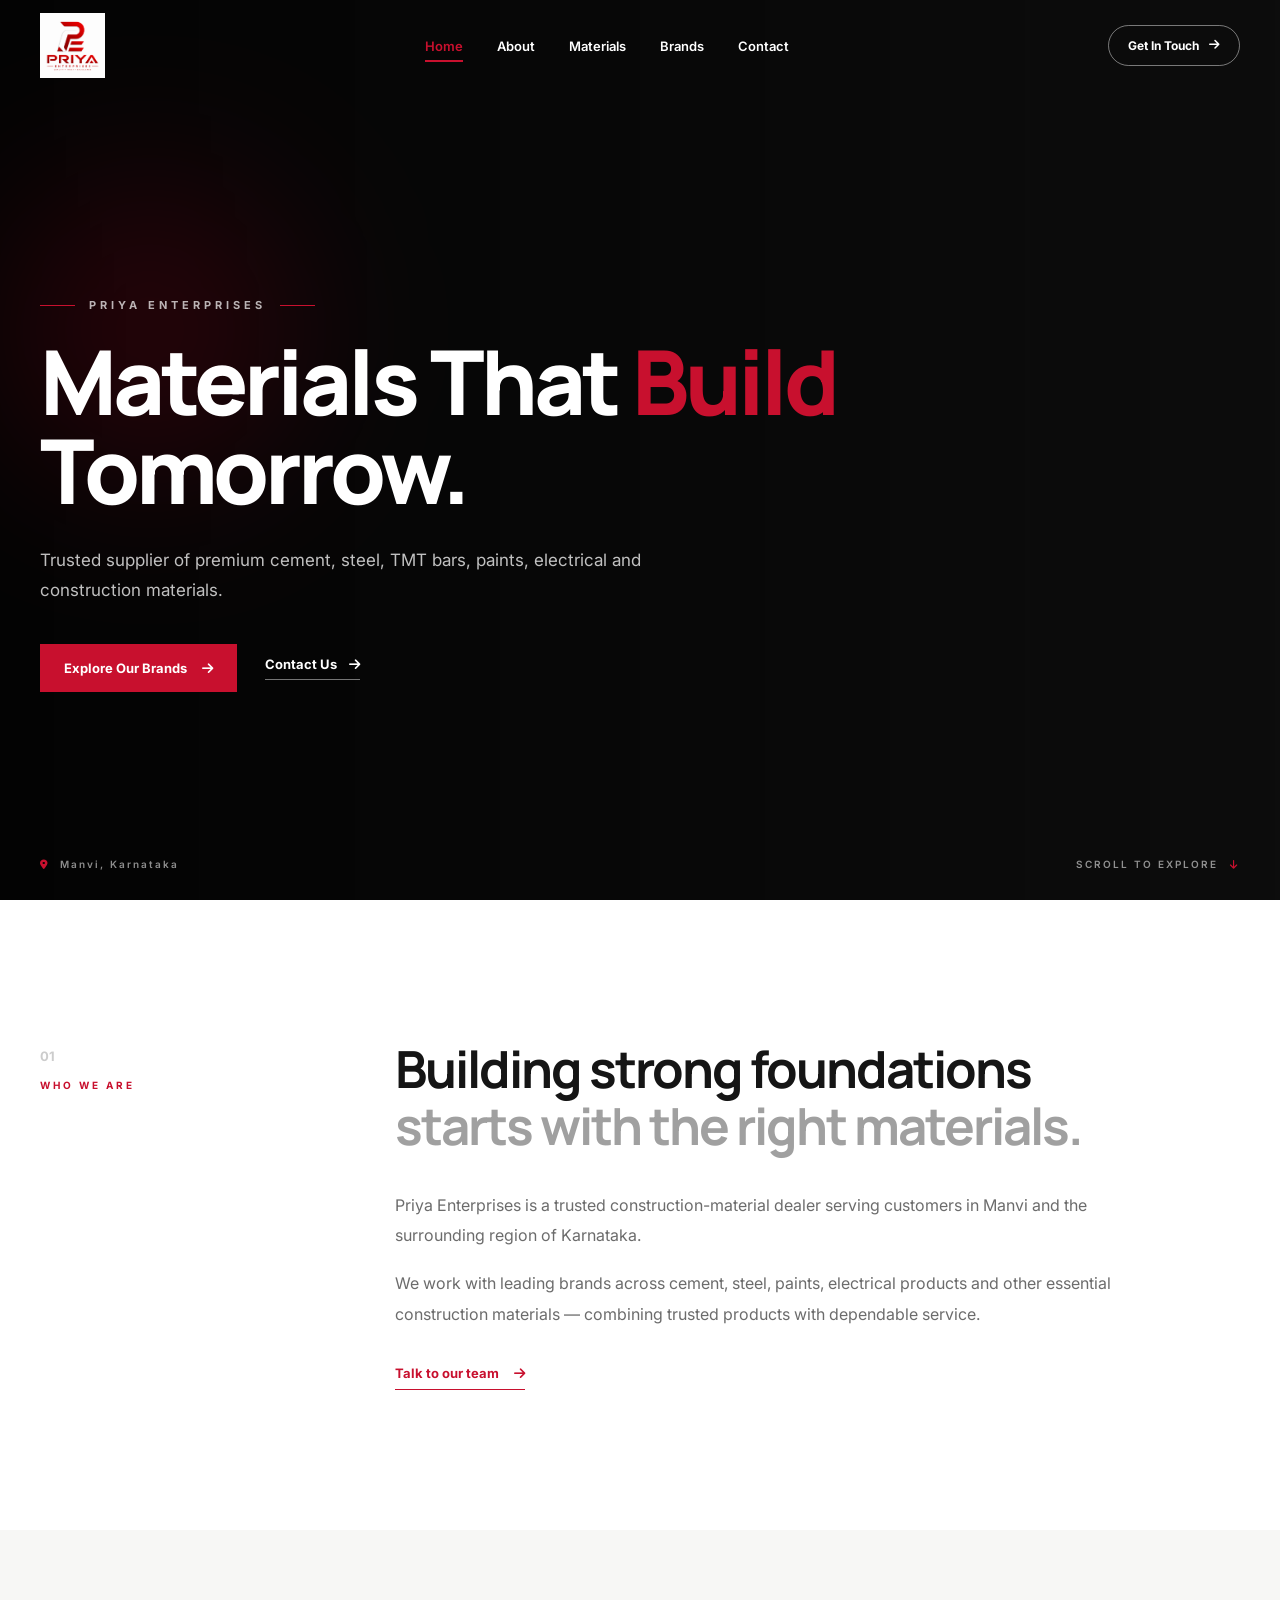
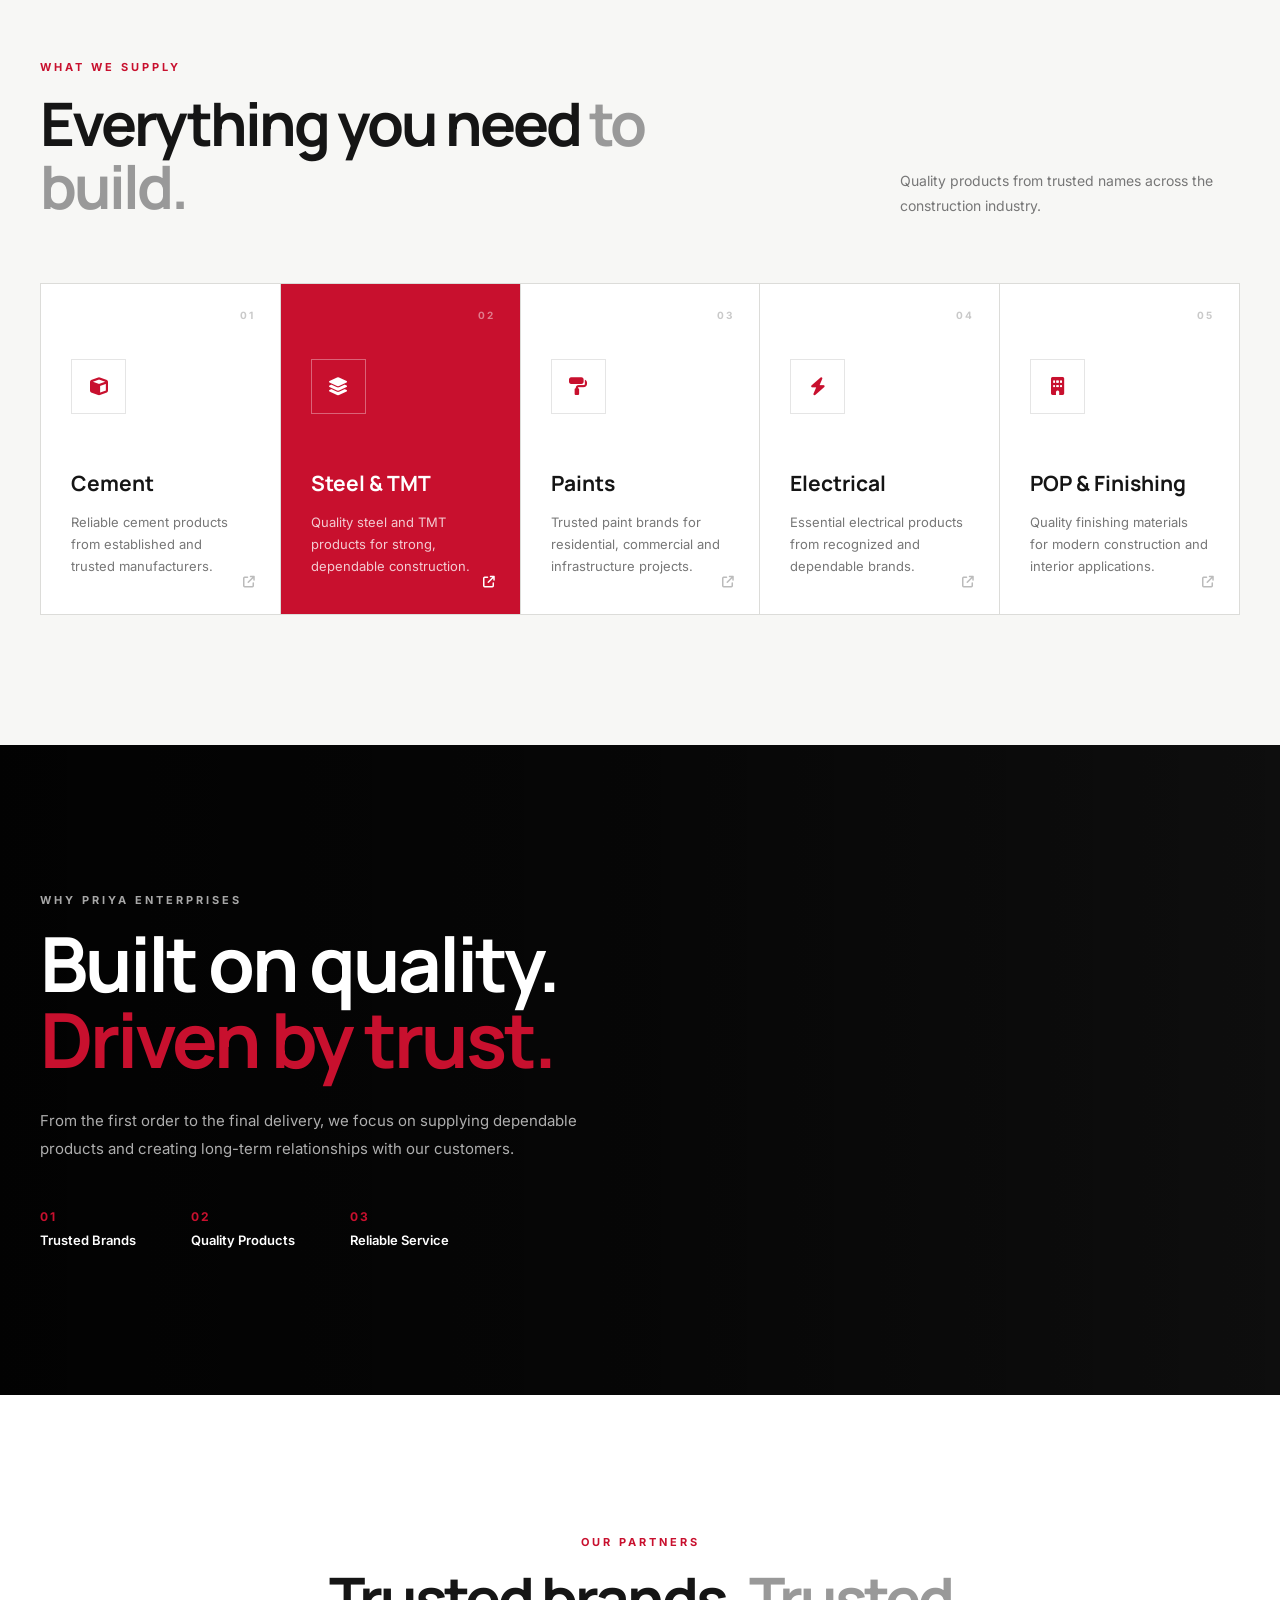
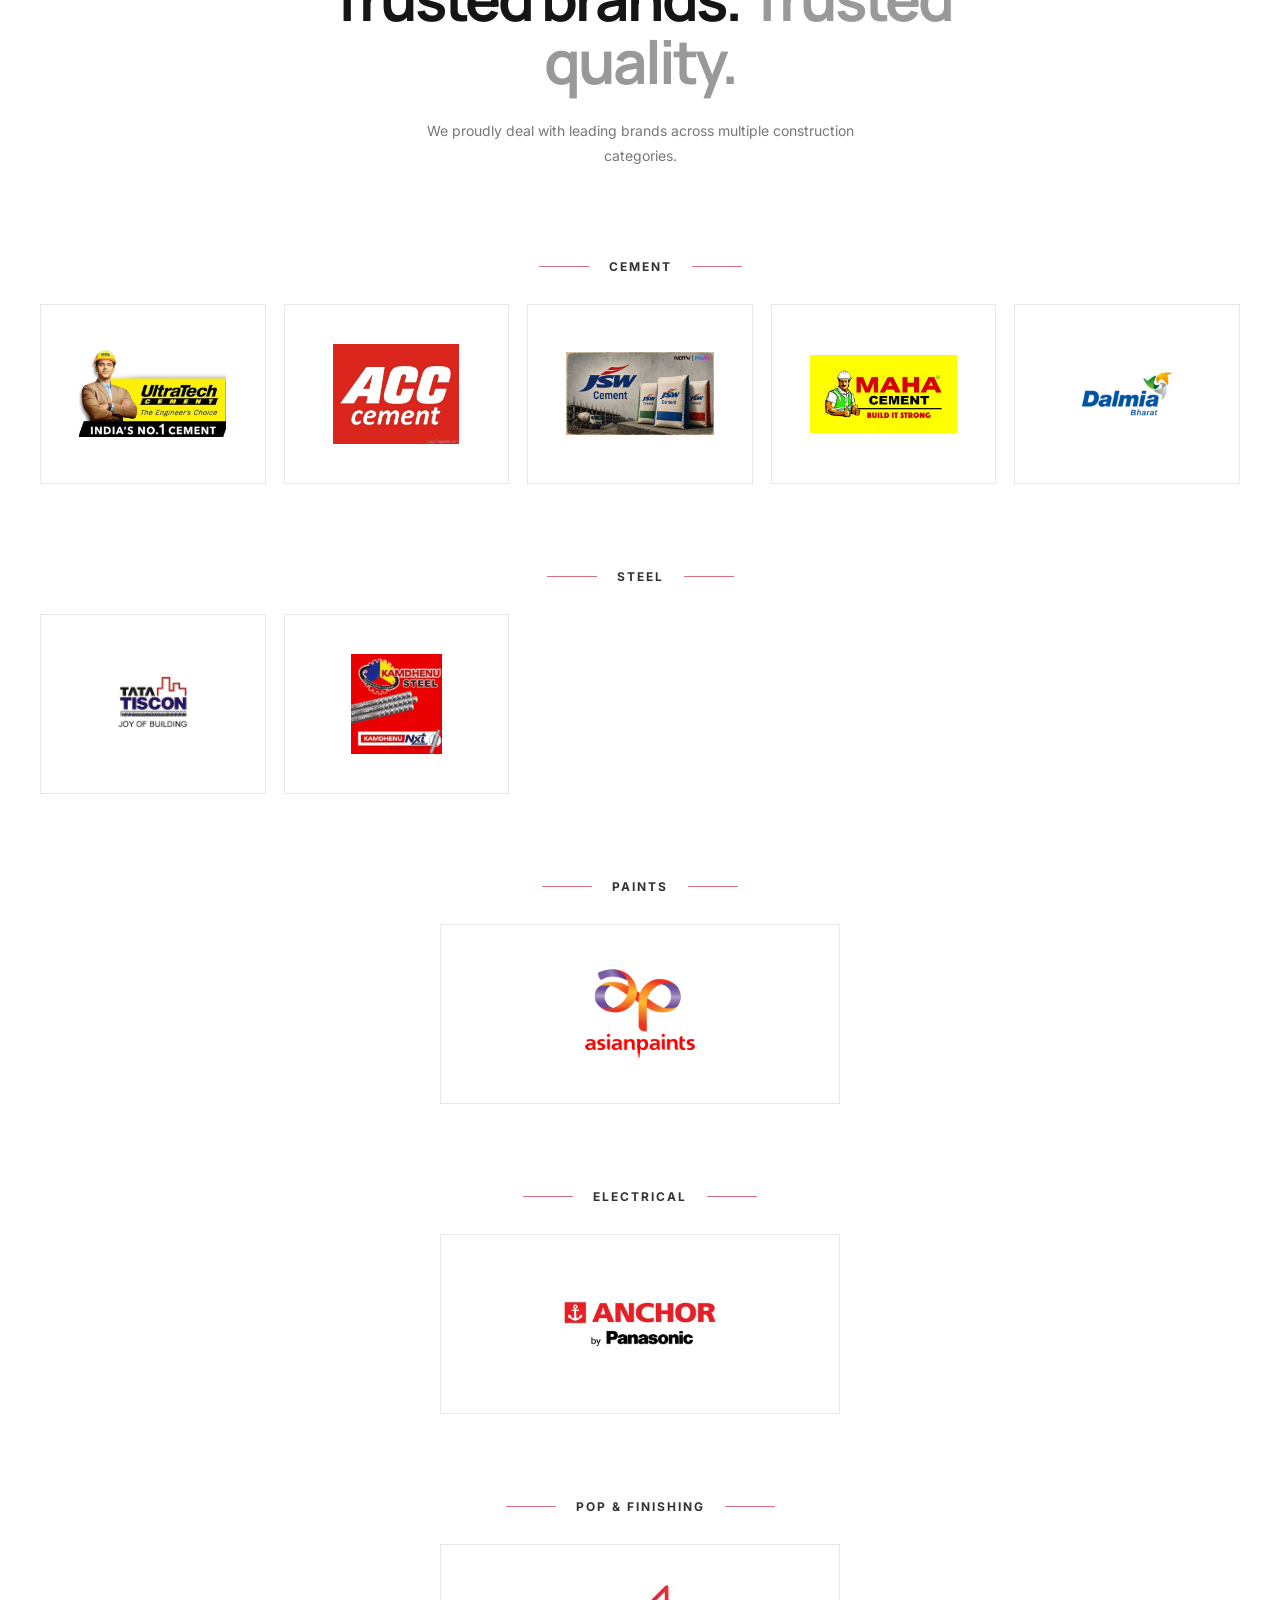
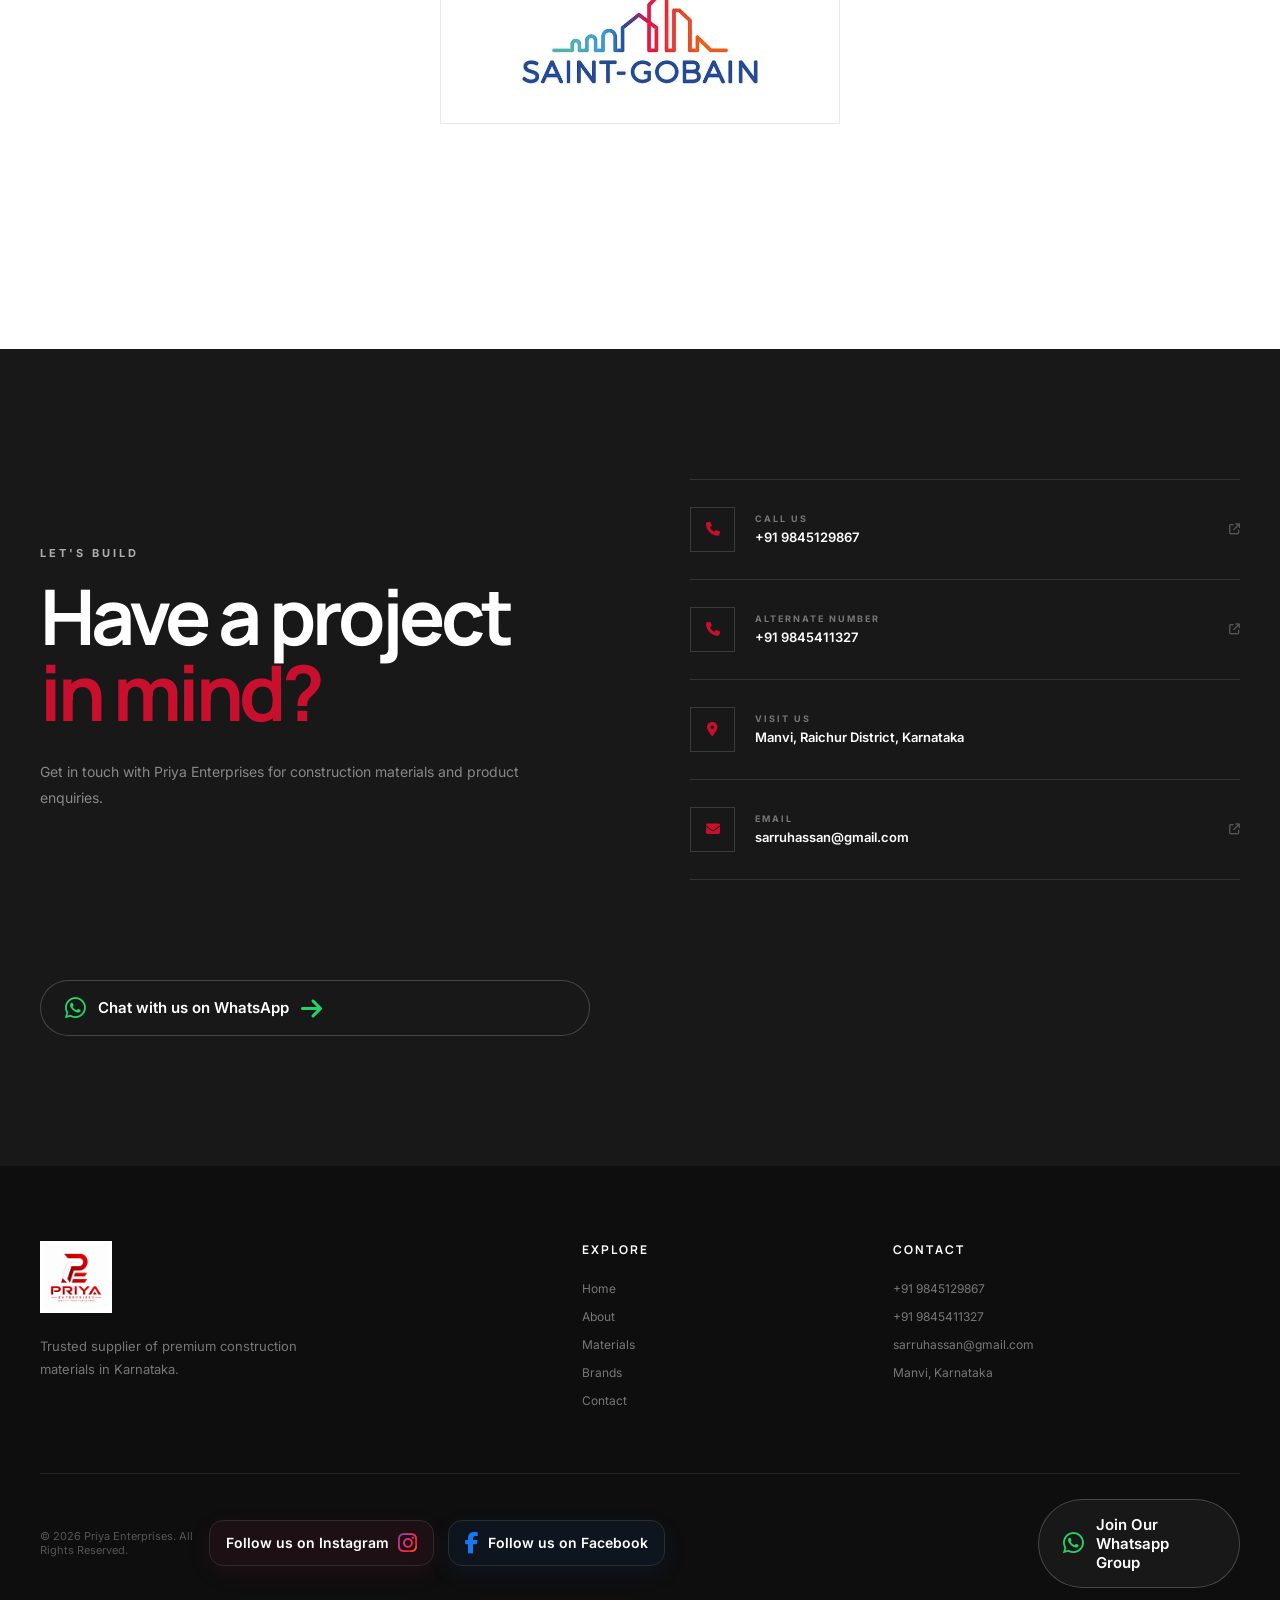
==== index.html @ 5254ec7b "update pttern" ====
<!DOCTYPE html><html lang="en"><head>
    <meta charset="UTF-8">
    <meta name="viewport" content="width=device-width, initial-scale=1.0"><title>Priya Enterprises | Cement, Steel & Construction Materials</title>

<meta name="description"
    content="Priya Enterprises is a trusted dealer of cement, steel, TMT bars, paints, electrical and construction materials in Manvi, Karnataka.">

<link rel="preconnect" href="https://fonts.googleapis.com">
<link rel="preconnect" href="https://fonts.gstatic.com" crossorigin>

 <meta property="og:title" content="Priya Enterprises | Cement & Steel Dealer">
<meta property="og:description" content="Trusted supplier of cement, steel, TMT bars, paints and construction materials.">
<meta property="og:image" content="https://mohammad-ul-hassan.github.io/PRIYA-ENTERPRISES-WEB/images/preview.jpg?v=2">
<meta property="og:image:type" content="image/jpeg">
<meta property="og:image:width" content="1200">
<meta property="og:image:height" content="630">
<meta property="og:url" content="https://mohammad-ul-hassan.github.io/PRIYA-ENTERPRISES-WEB/">
<meta property="og:type" content="website">

<meta name="twitter:card" content="summary_large_image">
<meta name="twitter:image" content="https://mohammad-ul-hassan.github.io/PRIYA-ENTERPRISES-WEB/images/preview.jpg?v=2">
<link
    href="https://fonts.googleapis.com/css2?family=Inter:wght@400;500;600;700;800&family=Manrope:wght@400;500;600;700;800&display=swap"
    rel="stylesheet">

<link rel="stylesheet"
    href="https://cdnjs.cloudflare.com/ajax/libs/font-awesome/6.7.1/css/all.min.css">

   

<link rel="stylesheet" href="style.css">

</head><body><!-- =================================
     HEADER
================================== -->

<header class="header" id="header">

    <nav class="navbar">

        <a href="#home" class="brand-logo">
            <img src="987e2d8e-ba32-4547-bb0e-4bb69355d882.png"
                alt="Priya Enterprises logo">
        </a>

        <ul class="nav-links">

            <li>
                <a href="#home" class="active">Home</a>
            </li>

            <li>
                <a href="#about">About</a>
            </li>

            <li>
                <a href="#materials">Materials</a>
            </li>

            <li>
                <a href="#brands">Brands</a>
            </li>

            <li>
                <a href="#contact">Contact</a>
            </li>

        </ul>

        <a href="#contact" class="nav-cta">
            Get In Touch
            <i class="fas fa-arrow-right"></i>
        </a>

        <button class="menu-btn" aria-label="Open menu">
            <i class="fas fa-bars"></i>
        </button>

    </nav>

</header>


<main>

    <!-- =================================
         HERO
    ================================== -->

    <section class="hero" id="home">

        <div class="hero-image"></div>

        <div class="hero-overlay"></div>

        <div class="hero-content">

            <div class="hero-eyebrow">
                <span></span>
                PRIYA ENTERPRISES
                <span></span>
            </div>

            <h1>
                Materials That
                <em>Build</em>
                Tomorrow.
            </h1>

            <p>
                Trusted supplier of premium cement, steel, TMT bars,
                paints, electrical and construction materials.
            </p>

            <div class="hero-actions">

                <a href="#brands" class="primary-btn">
                    Explore Our Brands
                    <i class="fas fa-arrow-right"></i>
                </a>

                <a href="#contact" class="text-btn">
                    Contact Us
                    <i class="fas fa-arrow-right"></i>
                </a>

            </div>

        </div>

        <div class="hero-bottom">

            <div class="hero-location">
                <i class="fas fa-location-dot"></i>
                Manvi, Karnataka
            </div>

            <div class="hero-scroll">
                SCROLL TO EXPLORE
                <i class="fas fa-arrow-down"></i>
            </div>

        </div>

    </section>


    <!-- =================================
         INTRO
    ================================== -->

    <section class="intro" id="about">

        <div class="container intro-grid">

            <div class="intro-label">
                <span>01</span>
                WHO WE ARE
            </div>

            <div class="intro-content">

                <h2>
                    Building strong foundations
                    <span>starts with the right materials.</span>
                </h2>

                <p>
                    Priya Enterprises is a trusted construction-material
                    dealer serving customers in Manvi and the surrounding
                    region of Karnataka.
                </p>

                <p>
                    We work with leading brands across cement, steel,
                    paints, electrical products and other essential
                    construction materials — combining trusted products
                    with dependable service.
                </p>

                <a href="#contact" class="line-link">
                    Talk to our team
                    <i class="fas fa-arrow-right"></i>
                </a>

            </div>

        </div>

    </section>


    <!-- =================================
         MATERIALS
    ================================== -->

    <section class="materials" id="materials">

        <div class="container">

            <div class="section-heading">

                <div>
                    <span class="eyebrow">WHAT WE SUPPLY</span>

                    <h2>
                        Everything you need
                        <span>to build.</span>
                    </h2>
                </div>

                <p>
                    Quality products from trusted names across
                    the construction industry.
                </p>

            </div>


            <div class="material-grid">

                <article class="material-card">

                    <div class="material-number">01</div>

                    <div class="material-icon">
                        <i class="fas fa-cube"></i>
                    </div>

                    <h3>Cement</h3>

                    <p>
                        Reliable cement products from established
                        and trusted manufacturers.
                    </p>

                    <span class="card-arrow">
                        <i class="fas fa-arrow-up-right-from-square"></i>
                    </span>

                </article>


                <article class="material-card featured">

                    <div class="material-number">02</div>

                    <div class="material-icon">
                        <i class="fas fa-layer-group"></i>
                    </div>

                    <h3>Steel & TMT</h3>

                    <p>
                        Quality steel and TMT products for strong,
                        dependable construction.
                    </p>

                    <span class="card-arrow">
                        <i class="fas fa-arrow-up-right-from-square"></i>
                    </span>

                </article>


                <article class="material-card">

                    <div class="material-number">03</div>

                    <div class="material-icon">
                        <i class="fas fa-paint-roller"></i>
                    </div>

                    <h3>Paints</h3>

                    <p>
                        Trusted paint brands for residential,
                        commercial and infrastructure projects.
                    </p>

                    <span class="card-arrow">
                        <i class="fas fa-arrow-up-right-from-square"></i>
                    </span>

                </article>


                <article class="material-card">

                    <div class="material-number">04</div>

                    <div class="material-icon">
                        <i class="fas fa-bolt"></i>
                    </div>

                    <h3>Electrical</h3>

                    <p>
                        Essential electrical products from
                        recognized and dependable brands.
                    </p>

                    <span class="card-arrow">
                        <i class="fas fa-arrow-up-right-from-square"></i>
                    </span>

                </article>


                <article class="material-card">

                    <div class="material-number">05</div>

                    <div class="material-icon">
                        <i class="fas fa-building"></i>
                    </div>

                    <h3>POP & Finishing</h3>

                    <p>
                        Quality finishing materials for modern
                        construction and interior applications.
                    </p>

                    <span class="card-arrow">
                        <i class="fas fa-arrow-up-right-from-square"></i>
                    </span>

                </article>

            </div>

        </div>

    </section>


    <!-- =================================
         TRUST
    ================================== -->

    <section class="trust">

        <div class="trust-image"></div>

        <div class="trust-overlay"></div>

        <div class="container trust-content">

            <span class="eyebrow light">
                WHY PRIYA ENTERPRISES
            </span>

            <h2>
                Built on quality.<br>
                <em>Driven by trust.</em>
            </h2>

            <p>
                From the first order to the final delivery,
                we focus on supplying dependable products and
                creating long-term relationships with our customers.
            </p>

            <div class="trust-points">

                <div>
                    <strong>01</strong>
                    <span>Trusted Brands</span>
                </div>

                <div>
                    <strong>02</strong>
                    <span>Quality Products</span>
                </div>

                <div>
                    <strong>03</strong>
                    <span>Reliable Service</span>
                </div>

            </div>

        </div>

    </section>


    <!-- =================================
         BRANDS
    ================================== -->

    <section class="brands" id="brands">

        <div class="container">

            <div class="section-heading centered">

                <span class="eyebrow">
                    OUR PARTNERS
                </span>

                <h2>
                    Trusted brands.
                    <span>Trusted quality.</span>
                </h2>

                <p>
                    We proudly deal with leading brands across
                    multiple construction categories.
                </p>

            </div>


            <!-- CEMENT -->

            <div class="brand-category">

                <div class="category-title">
                    <span></span>
                    Cement
                    <span></span>
                </div>

                <div class="brand-grid">
                     <div class="brand-card">
                        <img src="aeb0177a-a46b-4abe-95b8-8517908a6f83.jpg"
                            alt="UltraTech Cement logo">
                    </div>

                    <div class="brand-card">
                        <img src="acc-cement-limited-logo-tagline.jpg"
                            alt="ACC Cement logo">
                    </div>

                   

                    <div class="brand-card">
                        <img src="OIP (1).jpg"
                            alt="JSW Cement logo">
                    </div>

                    <div class="brand-card">
                        <img src="maha-cement-logo-favicon.jpg"
                            alt="Maha Cement logo">
                    </div>

                    <div class="brand-card">
                        <img src="f4834e47-de91-4ce5-b81d-f5a1fb67f229.jpg"
                            alt="Dalmia Bharat logo">
                    </div>

                </div>

            </div>


            <!-- STEEL -->

            <div class="brand-category">

                <div class="category-title">
                    <span></span>
                    Steel
                    <span></span>
                </div>

                <div class="brand-grid">

                    <div class="brand-card">
                        <img src="OIP (1).webp"
                            alt="Tata Steel logo">
                    </div>

                    <div class="brand-card">
                        <img src="kamdhenu-steel-1595233143-5526070.jpg"
                            alt="Kamdhenu Steel logo">
                    </div>

                </div>

            </div>


            <!-- PAINT -->

            <div class="brand-category">

                <div class="category-title">
                    <span></span>
                    Paints
                    <span></span>
                </div>

                <div class="brand-grid single">

                    <div class="brand-card">
                        <img src="asian-paints-logo-freelogovectors.net_.png"
                            alt="Asian Paints logo">
                    </div>

                </div>

            </div>


            <!-- ELECTRICAL -->

            <div class="brand-category">

                <div class="category-title">
                    <span></span>
                    Electrical
                    <span></span>
                </div>

                <div class="brand-grid single">

                    <div class="brand-card">
                        <img src="OIP (3).webp"
                            alt="Anchor electrical logo">
                    </div>

                </div>

            </div>


            <!-- POP -->

            <div class="brand-category">

                <div class="category-title">
                    <span></span>
                    POP & Finishing
                    <span></span>
                </div>

                <div class="brand-grid single">

                    <div class="brand-card">
                        <img src="OIP (4).webp"
                            alt="Saint-Gobain logo">
                    </div>

                </div>

            </div>

        </div>

    </section>


    <!-- =================================
         CONTACT
    ================================== -->

    <section class="contact" id="contact">

        <div class="container contact-container">

            <div class="contact-heading">

                <span class="eyebrow light">
                    LET'S BUILD
                </span>

                <h2>
                    Have a project<br>
                    <em>in mind?</em>
                </h2>

                <p>
                    Get in touch with Priya Enterprises for
                    construction materials and product enquiries.
                </p>

            </div>


            <div class="contact-details">

                <a href="tel:+919845129867"
                    class="contact-row">

                    <div class="contact-symbol">
                        <i class="fas fa-phone"></i>
                    </div>

                    <div>
                        <small>CALL US</small>
                        <strong>+91 9845129867</strong>
                    </div>

                    <i class="fas fa-arrow-up-right-from-square arrow"></i>

                </a>


                <a href="tel:+919845411327"
                    class="contact-row">

                    <div class="contact-symbol">
                        <i class="fas fa-phone"></i>
                    </div>

                    <div>
                        <small>ALTERNATE NUMBER</small>
                        <strong>+91 9845411327</strong>
                    </div>

                    <i class="fas fa-arrow-up-right-from-square arrow"></i>

                </a>


                <div class="contact-row">

                    <div class="contact-symbol">
                        <i class="fas fa-location-dot"></i>
                    </div>

                    <div>
                        <small>VISIT US</small>
                        <strong>
                            Manvi, Raichur District, Karnataka
                        </strong>
                    </div>

                </div>


                <a href="mailto:sarruhassan@gmail.com"
                    class="contact-row">

                    <div class="contact-symbol">
                        <i class="fas fa-envelope"></i>
                    </div>

                    <div>
                        <small>EMAIL</small>
                        <strong>sarruhassan@gmail.com</strong>
                    </div>

                    <i class="fas fa-arrow-up-right-from-square arrow"></i>

                </a>

            </div>


            <a href="https://chat.whatsapp.com/BjCRf4JI14d2dDkxTzFCVu?s=cl&p=a&ilr=1"
                class="whatsapp-group"
                target="_blank"
                rel="noopener noreferrer">

                <i class="fab fa-whatsapp"></i>

                <span>
                    Chat with us on WhatsApp
                </span>

                <i class="fas fa-arrow-right"></i>

            </a>

        </div>

    </section>

</main>


<!-- =================================
     FOOTER
================================== -->

<footer>

    <div class="container footer-top">

        <div class="footer-brand">

    
            <img src="987e2d8e-ba32-4547-bb0e-4bb69355d882.png"
                alt="Priya Enterprises logo">

            <p>
                Trusted supplier of premium construction
                materials in Karnataka.
            </p>

        </div>


        <div class="footer-links">

            <h4>Explore</h4>

            <a href="#home">Home</a>
            <a href="#about">About</a>
            <a href="#materials">Materials</a>
            <a href="#brands">Brands</a>
            <a href="#contact">Contact</a>

        </div>


        <div class="footer-links">

            <h4>Contact</h4>

            <a href="tel:+919845129867">
                +91 9845129867
            </a>

            <a href="tel:+919845411327">
                +91 9845411327
            </a>

            <a href="mailto:sarruhassan@gmail.com">
                sarruhassan@gmail.com
            </a>

            <span>
                Manvi, Karnataka
            </span>

        </div>

    </div>


    <div class="container footer-bottom">

        <p>
            © 2026 Priya Enterprises. All Rights Reserved.
        </p>

        <div class="social-links">


<a href="https://www.instagram.com/priya_enterprises_manvi?igsh=enF1eTc3MDJjNXg4" 
            class="instagram-group"
            aria-label="Instagram"
            target="_blank"
            rel="noopener noreferrer">
               <span>Follow us on Instagram</span>
               
                <i class="fab fa-instagram"></i>
            </a>


            <a href="#" 
            class="facebook-group"
            aria-label="Facebook"
            target="_blank"
            rel="noopener noreferrer">
                <i class="fab fa-facebook-f"></i>
                <span>Follow us on Facebook</span>
            </a>

            
            </div>

            <a href="https://chat.whatsapp.com/BjCRf4JI14d2dDkxTzFCVu?s=cl&p=a&ilr=1"
            class="whatsapp-group"
                aria-label="WhatsApp"
                target="_blank"
                rel="noopener noreferrer">
                <i class="fab fa-whatsapp"></i>
                <span>Join Our Whatsapp Group</span>

            </a>

        

    </div>

</footer>


<script src="script.js"></script>

</body></html>
---- style.css ----
/* =========================================================
PRIYA ENTERPRISES — PREMIUM CORPORATE DESIGN
========================================================= */

/* =========================================================
RESET
========================================================= */

* {
  margin: 0;
  padding: 0;
  box-sizing: border-box;
  }

html {
scroll-behavior: smooth;
}

body {
font-family: "Inter", sans-serif;
color: #151515;
background: #ffffff;
overflow-x: hidden;
}

h1,
h2,
h3,
h4 {
font-family: "Manrope", sans-serif;
}

a {
color: inherit;
text-decoration: none;
}

img {
display: block;
max-width: 100%;
}

button {
font-family: inherit;
}

/* =========================================================
VARIABLES
========================================================= */

:root {

--red: #c8102e;
--red-dark: #940019;
--red-light: #e52242;

--black: #111111;
--charcoal: #181818;
--dark: #202020;

--white: #ffffff;
--off-white: #f7f7f5;

--gray: #777777;
--border: #e9e9e7;

--container: 1240px;

}

/* =========================================================
GLOBAL
========================================================= */

.container {
width: min(var(--container), calc(100% - 80px));
margin-inline: auto;
}

.eyebrow {

display: block;

margin-bottom: 18px;

color: var(--red);

font-size: 11px;

font-weight: 700;

letter-spacing: 3px;

}

.eyebrow.light {
color: rgba(255, 255, 255, 0.65);
}

/* =========================================================
HEADER
========================================================= */

.header {

position: fixed;

top: 0;
left: 0;

width: 100%;

z-index: 1000;

transition:
    background 0.4s ease,
    box-shadow 0.4s ease,
    transform 0.4s ease;

}

.header.scrolled {

background: rgba(255, 255, 255, 0.94);
-webkit-backdrop-filter: blur(20px);
backdrop-filter: blur(20px);

box-shadow:
    0 10px 35px rgba(0, 0, 0, 0.07);

}

.navbar {

width: min(var(--container), calc(100% - 80px));

height: 90px;

margin: auto;

display: flex;

align-items: center;

justify-content: space-between;

}

/* LOGO */

.brand-logo {

display: flex;

align-items: center;

}

.brand-logo img {

width: 65px;
height: 65px;

object-fit: contain;

transition: 0.3s ease;

}

/* NAV */

.nav-links {

display: flex;

align-items: center;

gap: 34px;

list-style: none;

}

.nav-links a {

position: relative;

color: #ffffff;

font-size: 13px;

font-weight: 600;

transition: 0.3s ease;

}

.header.scrolled .nav-links a {
color: var(--black);
}

.nav-links a::after {

content: "";

position: absolute;

left: 0;
bottom: -8px;

width: 0;
height: 2px;

background: var(--red);

transition: 0.3s ease;

}

.nav-links a:hover,
.nav-links a.active {
color: var(--red);
}

.nav-links a:hover::after,
.nav-links a.active::after {
width: 100%;
}

/* CTA */

.nav-cta {

display: inline-flex;

align-items: center;

gap: 10px;

padding: 12px 19px;

border: 1px solid rgba(255, 255, 255, 0.45);

border-radius: 50px;

color: #ffffff;

font-size: 12px;

font-weight: 700;

transition: 0.3s ease;

}

.header.scrolled .nav-cta {

color: var(--red);

border-color: rgba(200, 16, 46, 0.25);

}

.nav-cta:hover {

color: #ffffff !important;

background: var(--red);

border-color: var(--red);

transform: translateY(-2px);

}

/* MOBILE MENU */

.menu-btn {

display: none;

width: 44px;
height: 44px;

border: 0;

border-radius: 50%;

background: var(--red);

color: #ffffff;

font-size: 18px;

cursor: pointer;

}

/* =========================================================
HERO
========================================================= */

.hero {

position: relative;

min-height: 100vh;

display: flex;

align-items: center;

overflow: hidden;

background: #151515;

}

/* IMAGE */

.hero-image {

position: absolute;

inset: 0;

background:
    url("assets/hero.jpg")
    center / cover no-repeat;

transform: scale(1.03);

animation: heroZoom 12s ease-out forwards;

}

/* OVERLAY */

.hero-overlay {

position: absolute;

inset: 0;

background:
    linear-gradient(
        90deg,
        rgba(0, 0, 0, 0.83) 0%,
        rgba(0, 0, 0, 0.63) 48%,
        rgba(0, 0, 0, 0.38) 100%
    );

}

/* RED ACCENT */

.hero::after {

content: "";

position: absolute;

left: 0;
bottom: 0;

width: 100%;
height: 5px;

background: var(--red);

}

/* HERO CONTENT */

.hero-content {

position: relative;

z-index: 2;

width: min(var(--container), calc(100% - 80px));

margin: auto;

padding-top: 90px;

}

/* EYEBROW */

.hero-eyebrow {

display: flex;

align-items: center;

gap: 14px;

margin-bottom: 25px;

color: rgba(255, 255, 255, 0.7);

font-size: 11px;

font-weight: 700;

letter-spacing: 4px;

animation: fadeUp 0.8s ease forwards;

}

.hero-eyebrow span {

width: 35px;
height: 1px;

background: var(--red);

}

/* HEADING */

.hero h1 {

max-width: 900px;

color: #ffffff;

font-size: clamp(52px, 7vw, 92px);

font-weight: 800;

line-height: 0.99;

letter-spacing: -4px;

animation: fadeUp 0.9s 0.1s ease both;

}

.hero h1 em {

color: var(--red);

font-style: normal;

}

/* DESCRIPTION */

.hero-content > p {

max-width: 650px;

margin: 30px 0 38px;

color: rgba(255, 255, 255, 0.75);

font-size: 17px;

line-height: 1.8;

animation: fadeUp 1s 0.2s ease both;

}

/* ACTIONS */

.hero-actions {

display: flex;

align-items: center;

gap: 28px;

animation: fadeUp 1s 0.3s ease both;

}

.primary-btn {

display: inline-flex;

align-items: center;

gap: 15px;

padding: 16px 24px;

background: var(--red);

color: #ffffff;

font-size: 13px;

font-weight: 700;

transition: 0.35s ease;

}

.primary-btn:hover {

background: var(--red-light);

transform: translateY(-3px);

box-shadow:
    0 15px 35px rgba(200, 16, 46, 0.28);

}

.text-btn {

display: inline-flex;

align-items: center;

gap: 12px;

color: #ffffff;

font-size: 13px;

font-weight: 700;

border-bottom: 1px solid rgba(255, 255, 255, 0.45);

padding-bottom: 7px;

transition: 0.3s ease;

}

.text-btn:hover {

color: var(--red);

border-color: var(--red);

}

/* HERO BOTTOM */

.hero-bottom {

position: absolute;

z-index: 3;

left: 0;
bottom: 30px;

width: 100%;

padding: 0 max(40px, calc((100% - 1240px) / 2));

display: flex;

justify-content: space-between;

align-items: center;

color: rgba(255, 255, 255, 0.55);

font-size: 10px;

font-weight: 600;

letter-spacing: 2px;

}

.hero-location {

display: flex;

align-items: center;

gap: 10px;

}

.hero-location i {
color: var(--red);
}

.hero-scroll {

display: flex;

align-items: center;

gap: 12px;

}

.hero-scroll i {
color: var(--red);
}

/* =========================================================
INTRO
========================================================= */

.intro {

padding: 140px 0;

background: #ffffff;

}

.intro-grid {

display: grid;

grid-template-columns: 0.65fr 2fr;

gap: 80px;

}

.intro-label {

padding-top: 8px;

color: var(--red);

font-size: 10px;

font-weight: 700;

letter-spacing: 3px;

}

.intro-label span {

display: block;

margin-bottom: 15px;

color: #cccccc;

font-size: 13px;

letter-spacing: 0;

}

.intro-content h2 {

max-width: 900px;

margin-bottom: 35px;

font-size: clamp(34px, 4vw, 57px);

line-height: 1.12;

letter-spacing: -2px;

}

.intro-content h2 span {

display: block;

color: #a0a0a0;

}

.intro-content p {

max-width: 760px;

margin-bottom: 18px;

color: #6c6c6c;

font-size: 16px;

line-height: 1.9;

}

.line-link {

display: inline-flex;

align-items: center;

gap: 15px;

margin-top: 18px;

padding-bottom: 8px;

border-bottom: 1px solid var(--red);

color: var(--red);

font-size: 13px;

font-weight: 700;

transition: 0.3s ease;

}

.line-link:hover {
gap: 22px;
}

/* =========================================================
MATERIALS
========================================================= */

.materials {

padding: 130px 0;

background: var(--off-white);

}

.section-heading {

display: flex;

align-items: flex-end;

justify-content: space-between;

gap: 50px;

margin-bottom: 65px;

}

.section-heading h2 {

max-width: 650px;

font-size: clamp(36px, 5vw, 60px);

line-height: 1.05;

letter-spacing: -3px;

}

.section-heading h2 span {
color: #999999;
}

.section-heading > p {

max-width: 340px;

color: #777777;

font-size: 14px;

line-height: 1.8;

}

/* MATERIAL GRID */

.material-grid {

display: grid;

grid-template-columns:
    repeat(5, 1fr);

gap: 1px;

background: #dcdcd9;

border: 1px solid #dcdcd9;

}

/* CARD */

.material-card {

position: relative;

min-height: 330px;

padding: 30px;

background: #ffffff;

transition:
    background 0.4s ease,
    color 0.4s ease;

}

.material-card:hover,
.material-card.featured {

background: var(--red);

color: #ffffff;

}

/* NUMBER */

.material-number {

position: absolute;

top: 25px;
right: 25px;

color: #c9c9c9;

font-size: 10px;

font-weight: 700;

letter-spacing: 2px;

}

.material-card:hover .material-number,
.material-card.featured .material-number {
color: rgba(255, 255, 255, 0.45);
}

/* ICON */

.material-icon {

width: 55px;
height: 55px;

display: flex;

align-items: center;
justify-content: center;

margin: 45px 0 55px;

border: 1px solid #e5e5e5;

color: var(--red);

font-size: 18px;

transition: 0.4s ease;

}

.material-card:hover .material-icon,
.material-card.featured .material-icon {

border-color: rgba(255, 255, 255, 0.35);

color: #ffffff;

}

/* TITLE */

.material-card h3 {

margin-bottom: 14px;

font-size: 21px;

}

.material-card p {

color: #777777;

font-size: 13px;

line-height: 1.7;

}

.material-card:hover p,
.material-card.featured p {
color: rgba(255, 255, 255, 0.78);
}

/* ARROW */

.card-arrow {

position: absolute;

right: 25px;
bottom: 25px;

color: #bbbbbb;

font-size: 12px;

}

.material-card:hover .card-arrow,
.material-card.featured .card-arrow {
color: #ffffff;
}

/* =========================================================
TRUST
========================================================= */

.trust {

position: relative;

min-height: 650px;

display: flex;

align-items: center;

overflow: hidden;

background: #151515;

}

.trust-image {

position: absolute;

inset: 0;

background:
    url("assets/hero.jpg")
    center / cover no-repeat;

filter: grayscale(100%);

}

.trust-overlay {

position: absolute;

inset: 0;

background:
    linear-gradient(
        90deg,
        rgba(0, 0, 0, 0.9),
        rgba(0, 0, 0, 0.7),
        rgba(0, 0, 0, 0.35)
    );

}

.trust-content {

position: relative;

z-index: 2;

}

.trust-content h2 {

max-width: 750px;

color: #ffffff;

font-size: clamp(42px, 6vw, 76px);

line-height: 1;

letter-spacing: -3px;

}

.trust-content h2 em {

color: var(--red);

font-style: normal;

}

.trust-content > p {

max-width: 580px;

margin: 30px 0 45px;

color: rgba(255, 255, 255, 0.68);

font-size: 15px;

line-height: 1.9;

}

/* TRUST POINTS */

.trust-points {

display: flex;

gap: 55px;

}

.trust-points div {

display: flex;

flex-direction: column;

gap: 8px;

}

.trust-points strong {

color: var(--red);

font-size: 12px;

letter-spacing: 2px;

}

.trust-points span {

color: #ffffff;

font-size: 13px;

font-weight: 600;

}

/* =========================================================
BRANDS
========================================================= */

.brands {

padding: 140px 0;

background: #ffffff;

}

.section-heading.centered {

display: block;

text-align: center;

margin-bottom: 90px;

}

.section-heading.centered h2 {
margin-inline: auto;
}

.section-heading.centered p {

max-width: 500px;

margin: 25px auto 0;

color: #777777;

font-size: 14px;

line-height: 1.8;

}

/* CATEGORY */

.brand-category {

margin-bottom: 85px;

}

.category-title {

display: flex;

align-items: center;

justify-content: center;

gap: 20px;

margin-bottom: 30px;

color: #333333;

font-size: 12px;

font-weight: 700;

letter-spacing: 2px;

text-transform: uppercase;

}

.category-title span {

width: 50px;
height: 1px;

background: var(--red);

opacity: 0.6;

}

/* BRAND GRID */

.brand-grid {

display: grid;

grid-template-columns:
    repeat(5, 1fr);

gap: 18px;

}

.brand-grid.single {
grid-template-columns: minmax(200px, 400px);
justify-content: center;
}

/* BRAND CARD */

.brand-card {

position: relative;

height: 180px;

display: flex;

align-items: center;

justify-content: center;

padding: 30px;

background: #ffffff;

border: 1px solid #e8e8e6;

transition:
    transform 0.4s ease,
    border-color 0.4s ease,
    box-shadow 0.4s ease;

}

.brand-card::before {

content: "";

position: absolute;

top: 0;
left: 0;

width: 0;
height: 2px;

background: var(--red);

transition: 0.4s ease;

}

.brand-card:hover {

transform: translateY(-6px);

border-color: #ddddda;

box-shadow:
    0 20px 45px rgba(0, 0, 0, 0.08);

}

.brand-card:hover::before {
width: 100%;
}

.brand-card img {

max-width: 90%;

width: auto;

height: 100px;

object-fit: contain;

transition: 0.4s ease;

}

.brand-card:hover img {
transform: scale(1.06);
}

/* =========================================================
CONTACT
========================================================= */

.contact {

padding: 130px 0;

background: var(--charcoal);

color: #ffffff;

}

.contact-container {

display: grid;

grid-template-columns: 1fr 1fr;

gap: 100px;

align-items: center;

}

.contact-heading h2 {

color: #ffffff;

font-size: clamp(48px, 6vw, 78px);

line-height: 0.98;

letter-spacing: -4px;

}

.contact-heading h2 em {

color: var(--red);

font-style: normal;

}

.contact-heading p {

max-width: 480px;

margin-top: 30px;

color: #888888;

font-size: 14px;

line-height: 1.9;

}

/* CONTACT DETAILS */

.contact-details {

border-top: 1px solid #333333;

}

.contact-row {

min-height: 100px;

display: flex;

align-items: center;

gap: 20px;

border-bottom: 1px solid #333333;

transition: 0.3s ease;

}

.contact-row:hover {
padding-left: 8px;
}

.contact-symbol {

width: 45px;
height: 45px;

flex-shrink: 0;

display: flex;

align-items: center;
justify-content: center;

border: 1px solid #3b3b3b;

color: var(--red);

font-size: 14px;

}

.contact-row div:nth-child(2) {

display: flex;

flex-direction: column;

gap: 5px;

}

.contact-row small {

color: #777777;

font-size: 9px;

font-weight: 700;

letter-spacing: 2px;

}

.contact-row strong {

color: #ffffff;

font-size: 13px;

font-weight: 600;

}

.contact-row .arrow {

margin-left: auto;

color: #555555;

font-size: 11px;

}

/* WHATSAPP */

.whatsapp-button {

grid-column: 1 / -1;

justify-self: center;

display: flex;

align-items: center;

gap: 18px;

margin-top: 15px;

padding: 18px 28px;

background: var(--red);

color: #ffffff;

font-size: 13px;

font-weight: 700;

transition: 0.35s ease;

}

.whatsapp-button:hover {

background: var(--red-light);

transform: translateY(-3px);

box-shadow:
    0 15px 35px rgba(200, 16, 46, 0.25);

}

.whatsapp-button i:first-child {
font-size: 19px;
}

.whatsapp-button i:last-child {
margin-left: 15px;
}

/* =========================================================
FOOTER
========================================================= */

footer {

padding: 75px 0 25px;

background: #0e0e0e;

color: #ffffff;

}

.footer-top {

display: grid;

grid-template-columns: 2fr 1fr 1.5fr;

gap: 80px;

padding-bottom: 65px;

}

/* FOOTER BRAND */

.footer-brand img {

width: 72px;
height: 72px;

object-fit: contain;

margin-bottom: 22px;

padding: 4px;

background: #ffffff;

}

.footer-brand p {

max-width: 300px;

color: #777777;

font-size: 13px;

line-height: 1.8;

}

/* FOOTER LINKS */

.footer-links {

display: flex;

flex-direction: column;

gap: 13px;

}

.footer-links h4 {

margin-bottom: 10px;

color: #ffffff;

font-size: 12px;

letter-spacing: 2px;

text-transform: uppercase;

}

.footer-links a,
.footer-links span {

color: #777777;

font-size: 12px;

transition: 0.3s ease;

}

.footer-links a:hover {
color: var(--red);
}

/* FOOTER BOTTOM */

.footer-bottom {

padding-top: 25px;

border-top: 1px solid #242424;

display: flex;

align-items: center;

justify-content: space-between;

}

.footer-bottom p {

color: #555555;

font-size: 11px;

}

/* SOCIAL */

.social-links {

display: flex;

gap: 10px;

}

.social-links a {

width: 38px;
height: 38px;

display: flex;

align-items: center;
justify-content: center;

border: 1px solid #2d2d2d;

color: #777777;

font-size: 13px;

transition: 0.3s ease;

}

.social-links a:hover {

border-color: var(--red);

color: #ffffff;

background: var(--red);

}

/* =========================================================
ANIMATIONS
========================================================= */

@keyframes fadeUp {

from {
    opacity: 0;
    transform: translateY(25px);
}

to {
    opacity: 1;
    transform: translateY(0);
}

}

@keyframes heroZoom {

from {
    transform: scale(1.03);
}

to {
    transform: scale(1);
}

}

/* =========================================================
TABLET
========================================================= */

@media (max-width: 1100px) {

.container,
.navbar,
.hero-content {
    width: min(100% - 50px, var(--container));
}

.material-grid {
    grid-template-columns:
        repeat(3, 1fr);
}

.brand-grid {
    grid-template-columns:
        repeat(3, 1fr);
}

}

/* =========================================================
MOBILE
========================================================= */

@media (max-width: 768px) {

.container,
.navbar,
.hero-content {
    width: calc(100% - 40px);
}


/* NAV */

.navbar {
    height: 75px;
}

.brand-logo img {
    width: 52px;
    height: 52px;
}

.nav-links {

    position: absolute;

    top: 82px;
    left: 20px;
    right: 20px;

    display: none;

    flex-direction: column;

    gap: 0;

    padding: 10px;

    background: rgba(255, 255, 255, 0.97);

    box-shadow:
        0 20px 50px rgba(0, 0, 0, 0.15);
}

.nav-links.active {
    display: flex;
}

.nav-links a {

    display: block;

    padding: 15px;

    color: var(--black) !important;
}

.nav-links a::after {
    display: none;
}

.nav-cta {
    display: none;
}

.menu-btn {
    display: flex;

    align-items: center;
    justify-content: center;
}


/* HERO */

.hero-content {
    padding-top: 70px;
}

.hero h1 {

    font-size: clamp(45px, 13vw, 65px);

    letter-spacing: -2.5px;
}

.hero-content > p {

    max-width: 500px;

    font-size: 15px;
}

.hero-actions {

    flex-direction: column;

    align-items: flex-start;

    gap: 22px;
}

.primary-btn {
    width: 100%;
    justify-content: space-between;
}

.hero-bottom {

    padding: 0 20px;

    font-size: 8px;
}

.hero-scroll {
    display: none;
}


/* INTRO */

.intro {
    padding: 90px 0;
}

.intro-grid {

    grid-template-columns: 1fr;

    gap: 30px;
}

.intro-content h2 {
    font-size: 38px;
}


/* MATERIALS */

.materials {
    padding: 90px 0;
}

.section-heading {

    display: block;

    margin-bottom: 45px;
}

.section-heading > p {
    margin-top: 25px;
}

.material-grid {

    grid-template-columns:
        repeat(2, 1fr);
}

.material-card {
    min-height: 290px;
}


/* TRUST */

.trust {
    min-height: 600px;
}

.trust-content h2 {
    font-size: 50px;
}

.trust-points {

    flex-wrap: wrap;

    gap: 30px;
}


/* BRANDS */

.brands {
    padding: 90px 0;
}

.section-heading.centered {
    margin-bottom: 65px;
}

.brand-grid {

    grid-template-columns:
        repeat(2, 1fr);
        gap:15px;
}

.brand-grid.single {
    grid-template-columns: 1fr;
}

.brand-card {
    height: 150px;
    min-height:180px;
    padding:20px;
}

.brand-card img {
    height: 105px;
    max-width:95%;
}


/* CONTACT */

.contact {
    padding: 90px 0;
}

.contact-container {

    grid-template-columns: 1fr;

    gap: 55px;
}

.contact-heading h2 {
    font-size: 55px;
}

.whatsapp-button {
    grid-column: auto;
    width: 100%;
    justify-content: center;
}


/* FOOTER */

.footer-top {

    grid-template-columns: 1fr 1fr;

    gap: 50px;
}

.footer-brand {
    grid-column: 1 / -1;
}

}

/* =========================================================
SMALL MOBILE
========================================================= */

@media (max-width: 480px) {

.container,
.navbar,
.hero-content {
    width: calc(100% - 30px);
}

.hero {
    min-height: 100svh;
}

.hero h1 {
    font-size: 43px;
}

.hero-eyebrow {
    font-size: 9px;
    letter-spacing: 2.5px;
}

.hero-bottom {
    padding: 0 15px;
}


/* MATERIALS */

.material-grid {
    grid-template-columns: 1fr;
}

.material-card {
    min-height: 250px;
}


/* BRANDS */

.brand-grid {
    display: grid;
    grid-template-columns: repeat(5, minmax(2fr, 1fr));
    gap: 24px;

    width: 100%;
}

.brand-card {
    position: relative;

    min-height: 220px;

    display: flex;
    align-items: center;
    justify-content: center;

    padding: 30px;

    background: #ffffff;

    border: 1px solid #e8e8e6;

    transition:
        transform 0.4s ease,
        border-color 0.4s ease,
        box-shadow 0.4s ease;

    overflow: hidden;
}

.brand-card img {
    width: auto;
    height: 135px;

    max-width: 92%;

    object-fit: contain;

    transition: 0.4s ease;
}

.category-title {
    gap: 10px;
    font-size: 10px;
}

.category-title span {
    width: 25px;
}


/* TRUST */

.trust-content h2 {
    font-size: 43px;
}


/* CONTACT */

.contact-heading h2 {
    font-size: 47px;
}


/* FOOTER */

.footer-top {
    grid-template-columns: 1fr;
}

.footer-brand {
    grid-column: auto;
}

.footer-bottom {

    flex-direction: column;

    align-items: flex-start;

    gap: 20px;
}
}
.whatsapp-group {
    display: inline-flex;
    align-items: center;
    gap: 12px;

    padding: 15px 24px;

    background: #181818;
    color: #fff;

    border: 1px solid rgba(255,255,255,0.2);
    border-radius: 50px;

    text-decoration: none;

    font-size: 15px;
    font-weight: 600;

    transition: all 0.35s ease;
}

.whatsapp-group i {
    font-size: 24px;
    color: #25D366;
}

.whatsapp-group:hover {
    transform: translateY(-3px);
    border-color: #25D366;
    box-shadow: 0 10px 30px rgba(37,211,102,0.15);
}
/* =========================================================
   PRIYA ENTERPRISES — PREMIUM MOBILE ANIMATIONS
   ========================================================= */

/* ------------------------------
   SMOOTH SCROLL
------------------------------ */

html {
    scroll-behavior: smooth;
}


/* ------------------------------
   SCROLL REVEAL
------------------------------ */

.reveal {
    opacity: 0;
    transform: translateY(45px);
    transition:
        opacity 0.8s ease,
        transform 0.8s cubic-bezier(0.22, 1, 0.36, 1);
}

.reveal.show {
    opacity: 1;
    transform: translateY(0);
}


/* ------------------------------
   HERO ENTRANCE
------------------------------ */

.hero-eyebrow {
    animation: heroEyebrow 0.8s ease both;
}

.hero h1 {
    animation: heroTitle 1s 0.1s cubic-bezier(0.22, 1, 0.36, 1) both;
}

.hero p {
    animation: heroParagraph 0.9s 0.25s cubic-bezier(0.22, 1, 0.36, 1) both;
}

.hero-actions {
    animation: heroActions 0.9s 0.4s cubic-bezier(0.22, 1, 0.36, 1) both;
}

.hero-bottom {
    animation: heroBottom 1s 0.7s ease both;
}


@keyframes heroEyebrow {
    from {
        opacity: 0;
        transform: translateY(-15px);
    }

    to {
        opacity: 1;
        transform: translateY(0);
    }
}


@keyframes heroTitle {
    from {
        opacity: 0;
        transform: translateY(40px);
    }

    to {
        opacity: 1;
        transform: translateY(0);
    }
}


@keyframes heroParagraph {
    from {
        opacity: 0;
        transform: translateY(25px);
    }

    to {
        opacity: 1;
        transform: translateY(0);
    }
}


@keyframes heroActions {
    from {
        opacity: 0;
        transform: translateY(25px) scale(0.96);
    }

    to {
        opacity: 1;
        transform: translateY(0) scale(1);
    }
}


@keyframes heroBottom {
    from {
        opacity: 0;
    }

    to {
        opacity: 1;
    }
}


/* ------------------------------
   HERO RED LIGHT
------------------------------ */

.hero {
    position: relative;
    overflow: hidden;
}

.hero::after {
    content: "";
    position: absolute;

    width: 300px;
    height: 300px;

    right: -160px;
    top: 20%;

    border-radius: 50%;

    background: rgba(230, 0, 40, 0.14);

    filter: blur(80px);

    pointer-events: none;

    animation: heroGlow 8s ease-in-out infinite alternate;
}


@keyframes heroGlow {
    0% {
        transform: translate(0, 0) scale(1);
    }

    100% {
        transform: translate(-80px, 50px) scale(1.2);
    }
}


/* ------------------------------
   MATERIAL CARDS
------------------------------ */

.material-card {
    transition:
        transform 0.45s cubic-bezier(0.22, 1, 0.36, 1),
        box-shadow 0.45s ease,
        border-color 0.45s ease;
}


.material-card:hover {
    transform: translateY(-8px);
}


/* ------------------------------
   BRAND CARDS
------------------------------ */

.brand-card {
    transition:
        transform 0.5s cubic-bezier(0.22, 1, 0.36, 1),
        box-shadow 0.5s ease,
        border-color 0.4s ease;
}


.brand-card:hover {
    transform: translateY(-8px);
    border-color: #e4002b;
    box-shadow: 0 20px 45px rgba(0, 0, 0, 0.08);
}


.brand-card img {
    transition:
        transform 0.6s cubic-bezier(0.22, 1, 0.36, 1);
}


.brand-card:hover img {
    transform: scale(1.08);
}


/* ------------------------------
   MOBILE TAP EFFECT
------------------------------ */

@media (max-width: 768px) {

    .brand-card:active {
        transform: scale(0.96);
    }

    .brand-card:active img {
        transform: scale(1.06);
    }

    .material-card:active {
        transform: scale(0.97);
    }

    .primary-btn:active,
    .text-btn:active,
    .nav-cta:active {
        transform: scale(0.96);
    }

}


/* ------------------------------
   BUTTON ANIMATION
------------------------------ */

.primary-btn,
.text-btn,
.nav-cta {
    transition:
        transform 0.3s ease,
        box-shadow 0.3s ease;
}


.primary-btn:hover {
    transform: translateY(-4px);
}


.primary-btn i,
.text-btn i,
.nav-cta i {
    transition: transform 0.3s ease;
}


.primary-btn:hover i,
.text-btn:hover i,
.nav-cta:hover i {
    transform: translateX(6px);
}


/* ------------------------------
   CATEGORY TITLE
------------------------------ */

.category-title span {
    transition:
        width 0.5s ease;
}


.category-title:hover span {
    width: 45px;
}


/* ------------------------------
   CONTACT ROW
------------------------------ */

.contact-row {
    transition:
        transform 0.4s ease,
        padding-left 0.4s ease;
}


.contact-row:hover {
    transform: translateX(8px);
}


/* ------------------------------
   WHATSAPP BUTTON
------------------------------ */

.whatsapp-group {
    transition:
        transform 0.35s ease,
        box-shadow 0.35s ease;
}


.whatsapp-group:hover {
    transform: translateY(-5px);
}


.whatsapp-group i:first-child {
    animation: whatsappPulse 2.2s infinite;
}


@keyframes whatsappPulse {

    0% {
        transform: scale(1);
    }

    50% {
        transform: scale(1.12);
    }

    100% {
        transform: scale(1);
    }

}


/* ------------------------------
   SCROLL INDICATOR
------------------------------ */

.hero-scroll i {
    animation: scrollArrow 1.6s ease-in-out infinite;
}


@keyframes scrollArrow {

    0%,
    100% {
        transform: translateY(0);
    }

    50% {
        transform: translateY(7px);
    }

}


/* ------------------------------
   MOBILE PERFORMANCE
------------------------------ */

@media (max-width: 480px) {

    .hero::after {
        width: 220px;
        height: 220px;
        filter: blur(60px);
    }

    .brand-card:hover {
        transform: none;
        box-shadow: none;
    }

    .material-card:hover {
        transform: none;
    }

}


/* ------------------------------
   REDUCE MOTION
------------------------------ */

@media (prefers-reduced-motion: reduce) {

    *,
    *::before,
    *::after {
        animation-duration: 0.01ms !important;
        animation-iteration-count: 1 !important;
        transition-duration: 0.01ms !important;
        scroll-behavior: auto !important;
    }

}

/* =========================================
   SOCIAL LINKS CONTAINER
========================================= */

.social-links {
    display: flex;
    align-items: center;
    justify-content: flex-start;

    gap: 14px;

    width: 100%;
    flex-wrap: wrap;
}


/* =========================================
   FACEBOOK + INSTAGRAM
========================================= */

.facebook-group,
.instagram-group {
    position: relative;

    display: inline-flex !important;
    align-items: center;
    justify-content: center;

    flex: 0 0 auto;

    width: auto !important;
    min-width: 0 !important;
    height: auto !important;

    padding: 11px 16px;

    gap: 9px;

    border-radius: 14px;

    box-sizing: border-box;

    white-space: nowrap;

    text-decoration: none;

    overflow: visible;

    transition: all 0.3s ease;
}


/* =========================================
   TEXT
========================================= */

.facebook-group span,
.instagram-group span {
    display: block !important;

    width: auto !important;
    min-width: max-content;

    white-space: nowrap !important;

    font-size: 14px;
    font-weight: 600;

    line-height: 1.2;

    margin: 0;
}


/* =========================================
   FACEBOOK
========================================= */

.facebook-group {
    color: white;

    background: rgba(24, 119, 242, 0.07);

    border: 1px solid rgba(24, 119, 242, 0.25);

    box-shadow:
        0 8px 25px rgba(24, 119, 242, 0.08);
}

.facebook-group i {
    flex: 0 0 auto;

    font-size: 22px;

    color: #1877f2;

    transition: transform 0.3s ease;
}

.facebook-group span {
    color: white;
}

.facebook-group:hover {
    transform: translateY(-4px);

    background: rgba(24, 119, 242, 0.12);

    border-color: rgba(24, 119, 242, 0.5);

    box-shadow:
        0 12px 30px rgba(24, 119, 242, 0.22);
}

.facebook-group:hover i {
    transform: scale(1.12);
}


/* =========================================
   INSTAGRAM
========================================= */

.instagram-group {
    color: white;

    background: rgba(225, 48, 108, 0.07);

    border: 1px solid rgba(225, 48, 108, 0.25);

    box-shadow:
        0 8px 25px rgba(225, 48, 108, 0.08);
}

.instagram-group i {
    flex: 0 0 auto;

    font-size: 22px;

    background: linear-gradient(
        135deg,
        #833ab4,
        #c13584,
        #e1306c,
        #fd1d1d,
        #fcb045
    );

    -webkit-background-clip: text;
    background-clip: text;

    -webkit-text-fill-color: transparent;

    transition: transform 0.3s ease;
}

.instagram-group span {
    color: white;
}

.instagram-group:hover {
    transform: translateY(-4px);

    background: rgba(225, 48, 108, 0.12);

    border-color: rgba(225, 48, 108, 0.5);

    box-shadow:
        0 12px 30px rgba(225, 48, 108, 0.22);
}

.instagram-group:hover i {
    transform: scale(1.12) rotate(-5deg);
}


/* =========================================
   MOBILE
========================================= */

@media (max-width: 600px) {

    .social-links {
        gap: 10px;
    }

    .facebook-group,
    .instagram-group {
        padding: 9px 12px;
        gap: 7px;
    }

    .facebook-group span,
    .instagram-group span {
        font-size: 12px;
    }

    .facebook-group i,
    .instagram-group i {
        font-size: 19px;
    }
}
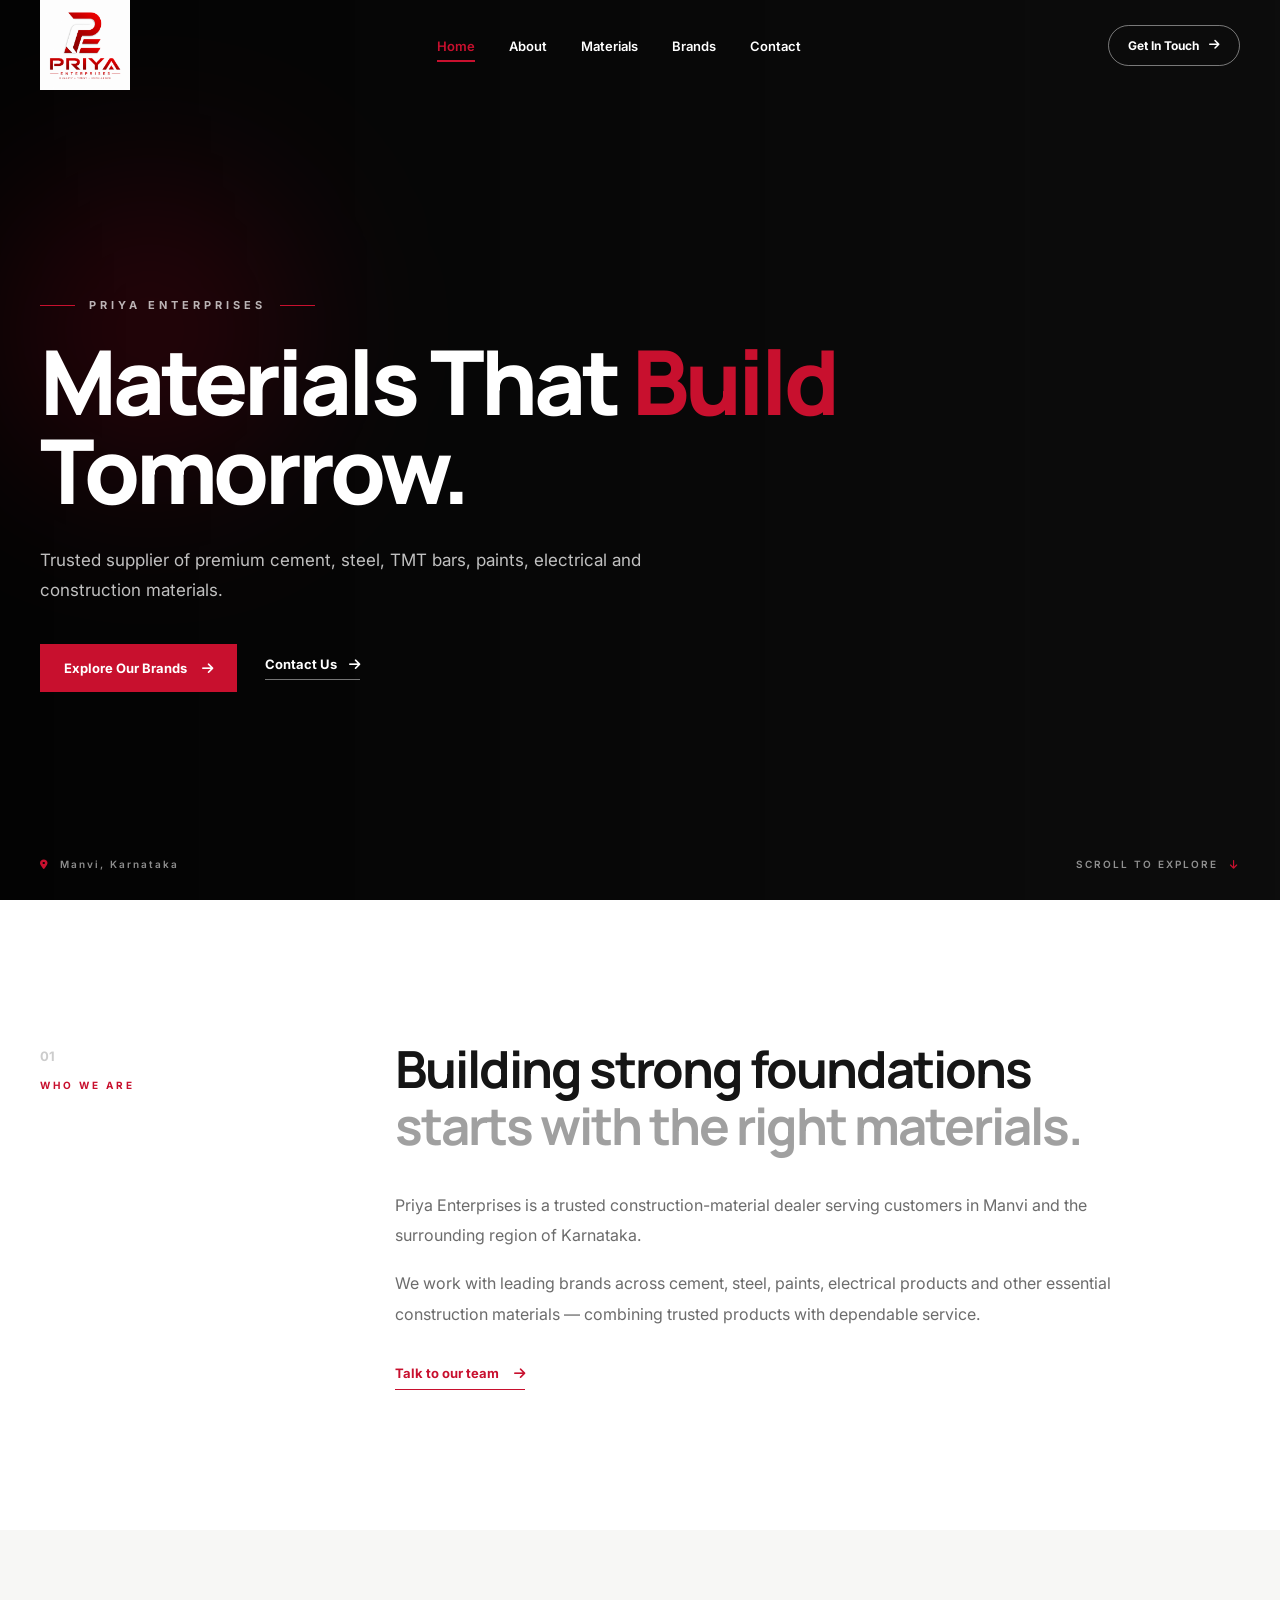
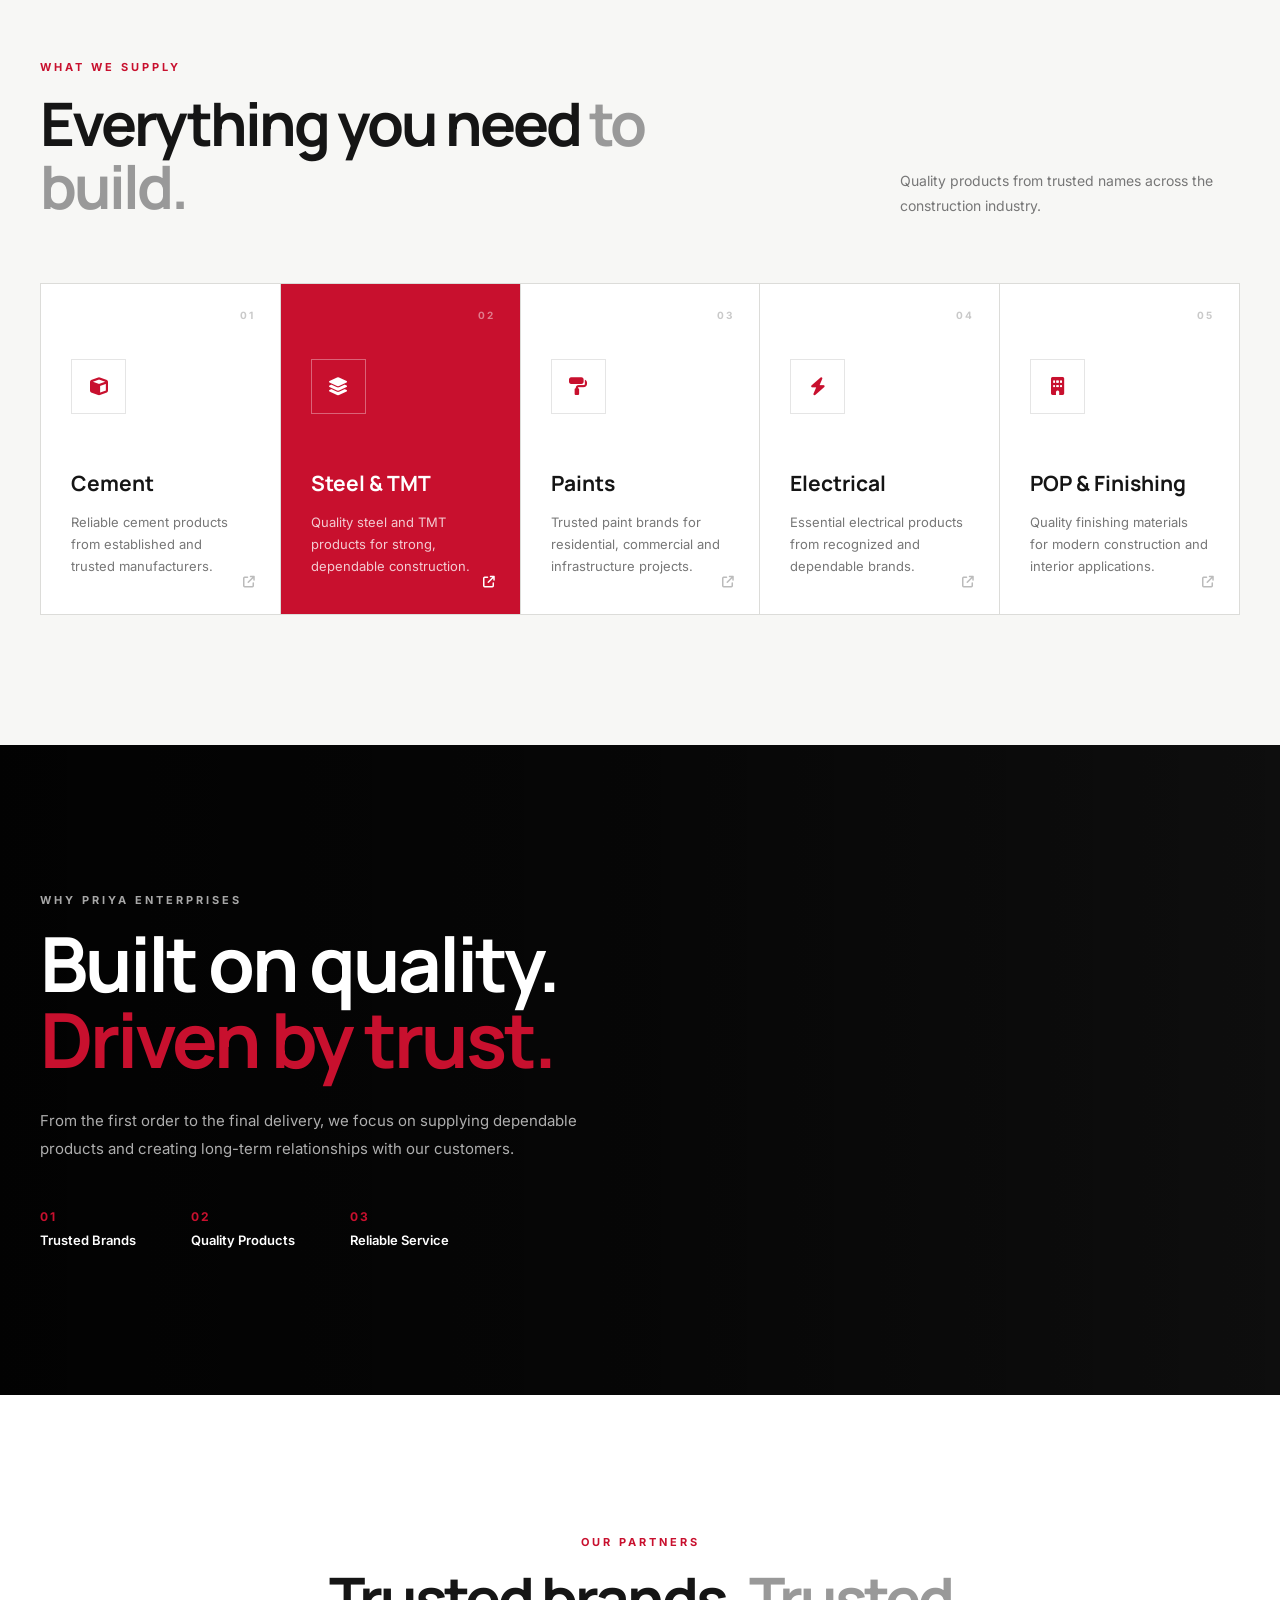
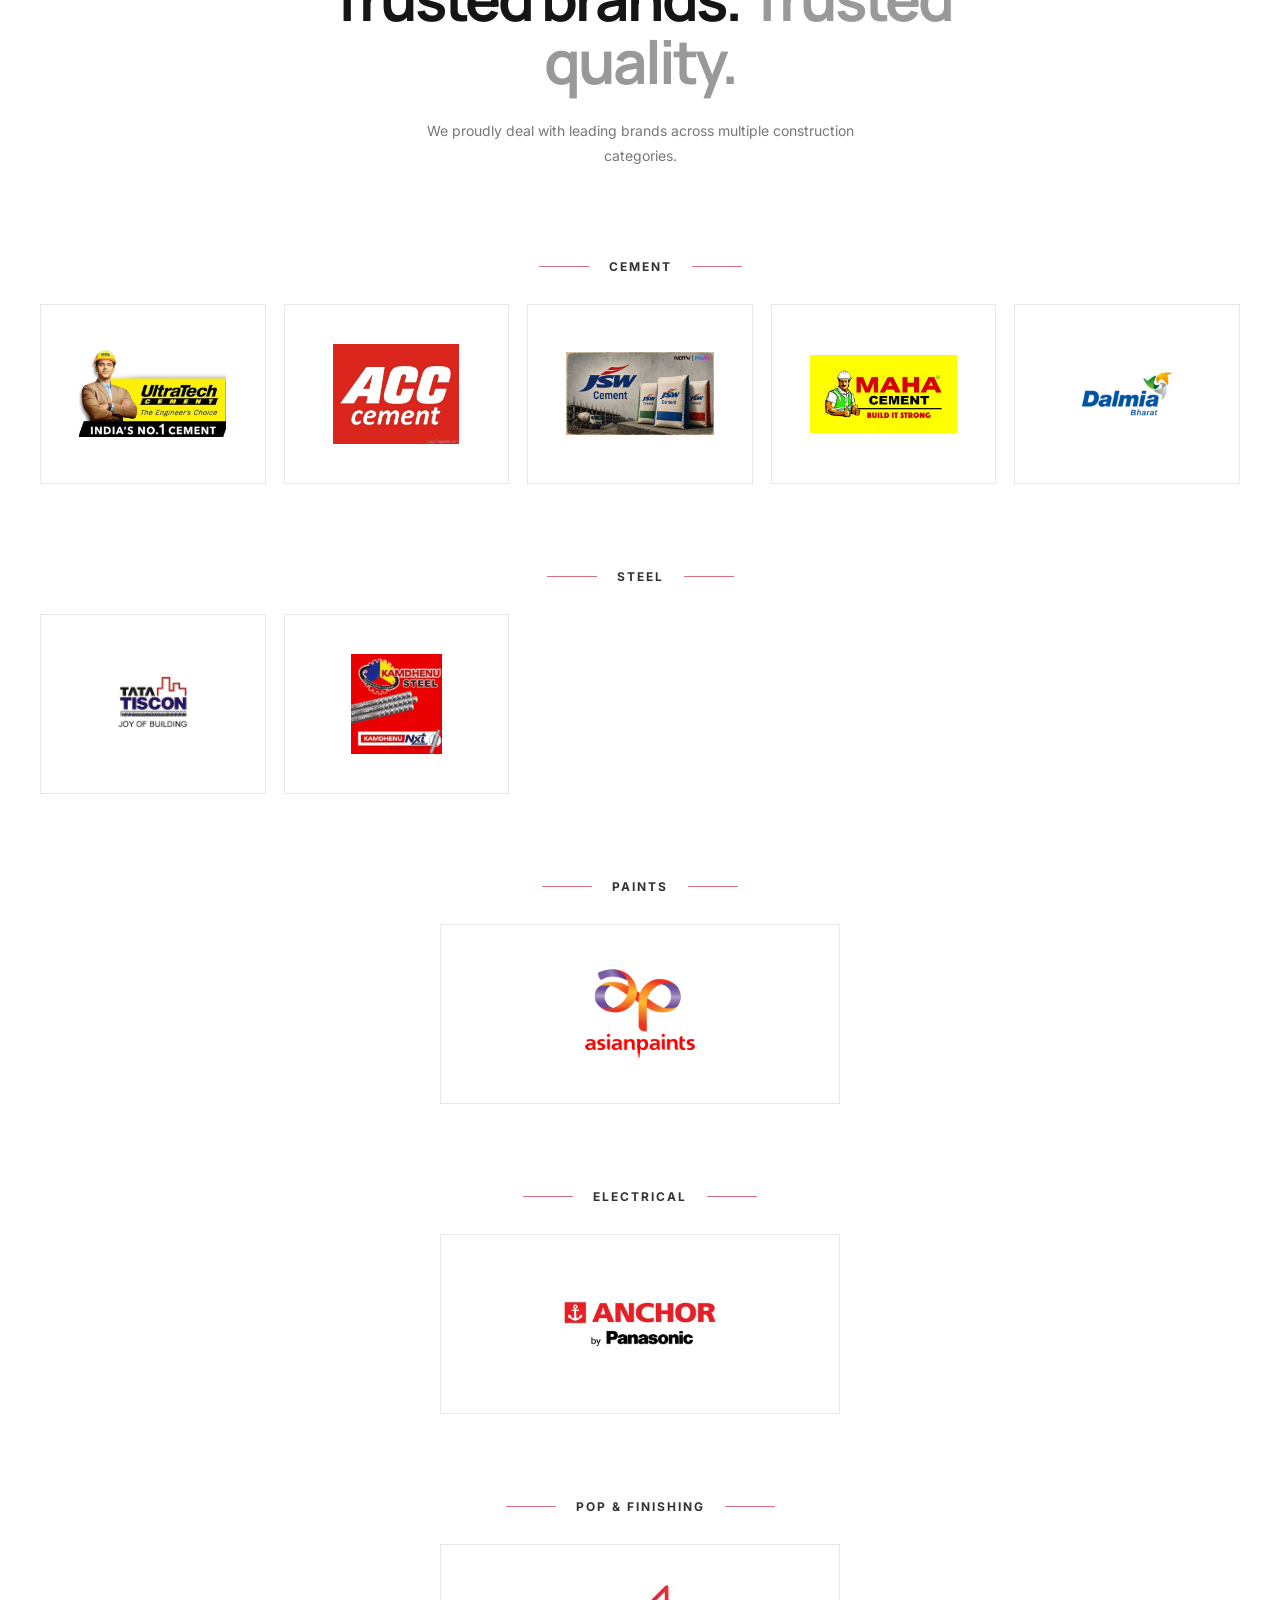
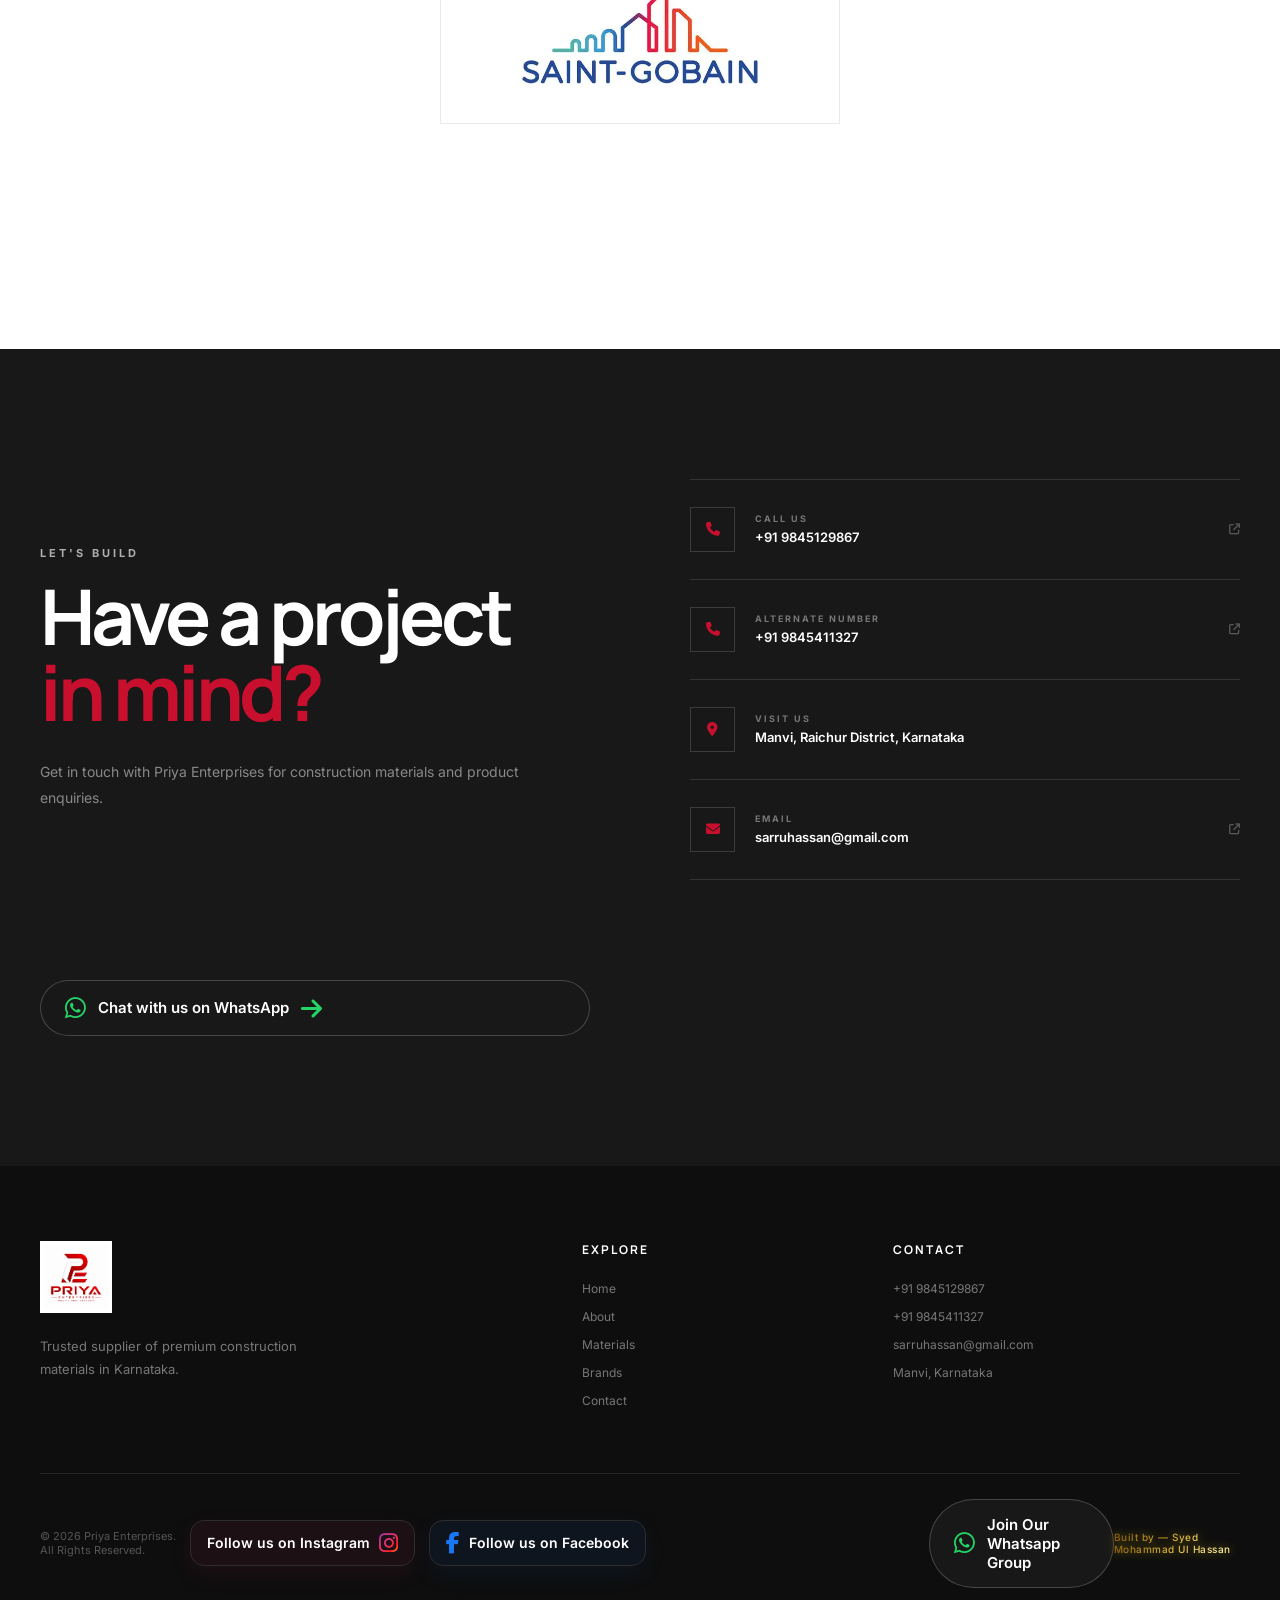
==== commit 46b9ce25: "update built" ====
--- a/index.html
+++ b/index.html
@@ -776,12 +776,13 @@
             </a>
 
         
-
+<p class="built-by">Built by — Syed Mohammad Ul Hassan</p>
     </div>
 
 </footer>
 
 
+
 <script src="script.js"></script>
 
 </body></html>
--- a/style.css
+++ b/style.css
@@ -158,8 +158,8 @@
 
 .brand-logo img {
 
-width: 65px;
-height: 65px;
+width: 90px;
+height: 90px;
 
 object-fit: contain;
 
@@ -2658,4 +2658,54 @@
     .instagram-group i {
         font-size: 19px;
     }
+}
+.footer-bottom  .built-by {
+    display: inline-block;
+    font-weight: 500;
+    font-size: 10px;
+    letter-spacing: 0.5px;
+
+     /* Shiny gold */
+    background: linear-gradient(
+        120deg,
+        #8a5a00 0%,
+        #d4af37 25%,
+        #fff3a3 45%,
+        #ffd700 55%,
+        #b8860b 75%,
+        #fff0a6 100%
+    );
+
+    background-size: 200% auto;
+    -webkit-background-clip: text;
+    background-clip: text;
+    -webkit-text-fill-color: transparent;
+
+    /* Gold glow */
+    filter: drop-shadow(0 0 5px rgba(255, 215, 0, 0.45));
+
+    /* Levitate */
+    animation:
+        goldShine 3s linear infinite,
+        levitate 3s ease-in-out infinite;
+}
+
+@keyframes goldShine {
+    0% {
+        background-position: 200% center;
+    }
+
+    100% {
+        background-position: -200% center;
+    }
+}
+
+@keyframes levitate {
+    0%, 100% {
+        transform: translateY(0);
+    }
+
+    50% {
+        transform: translateY(-7px);
+    }
 }
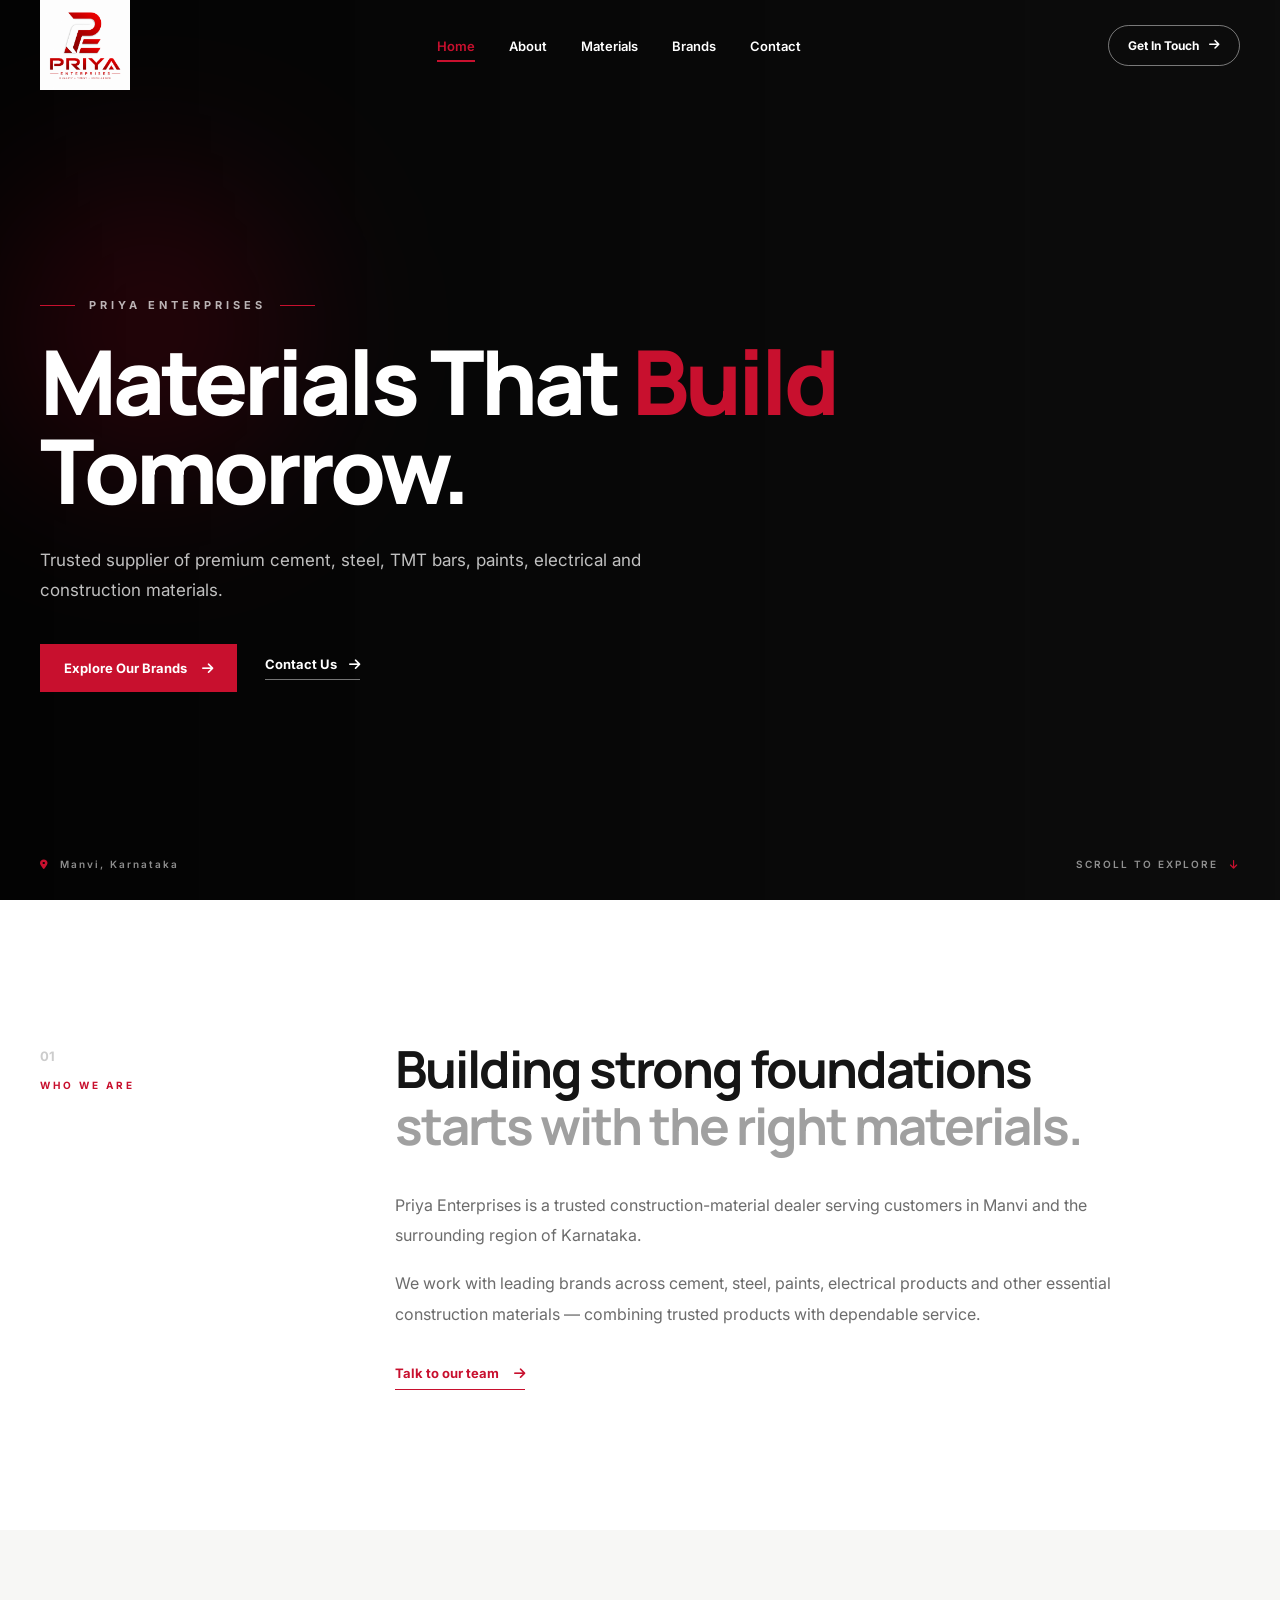
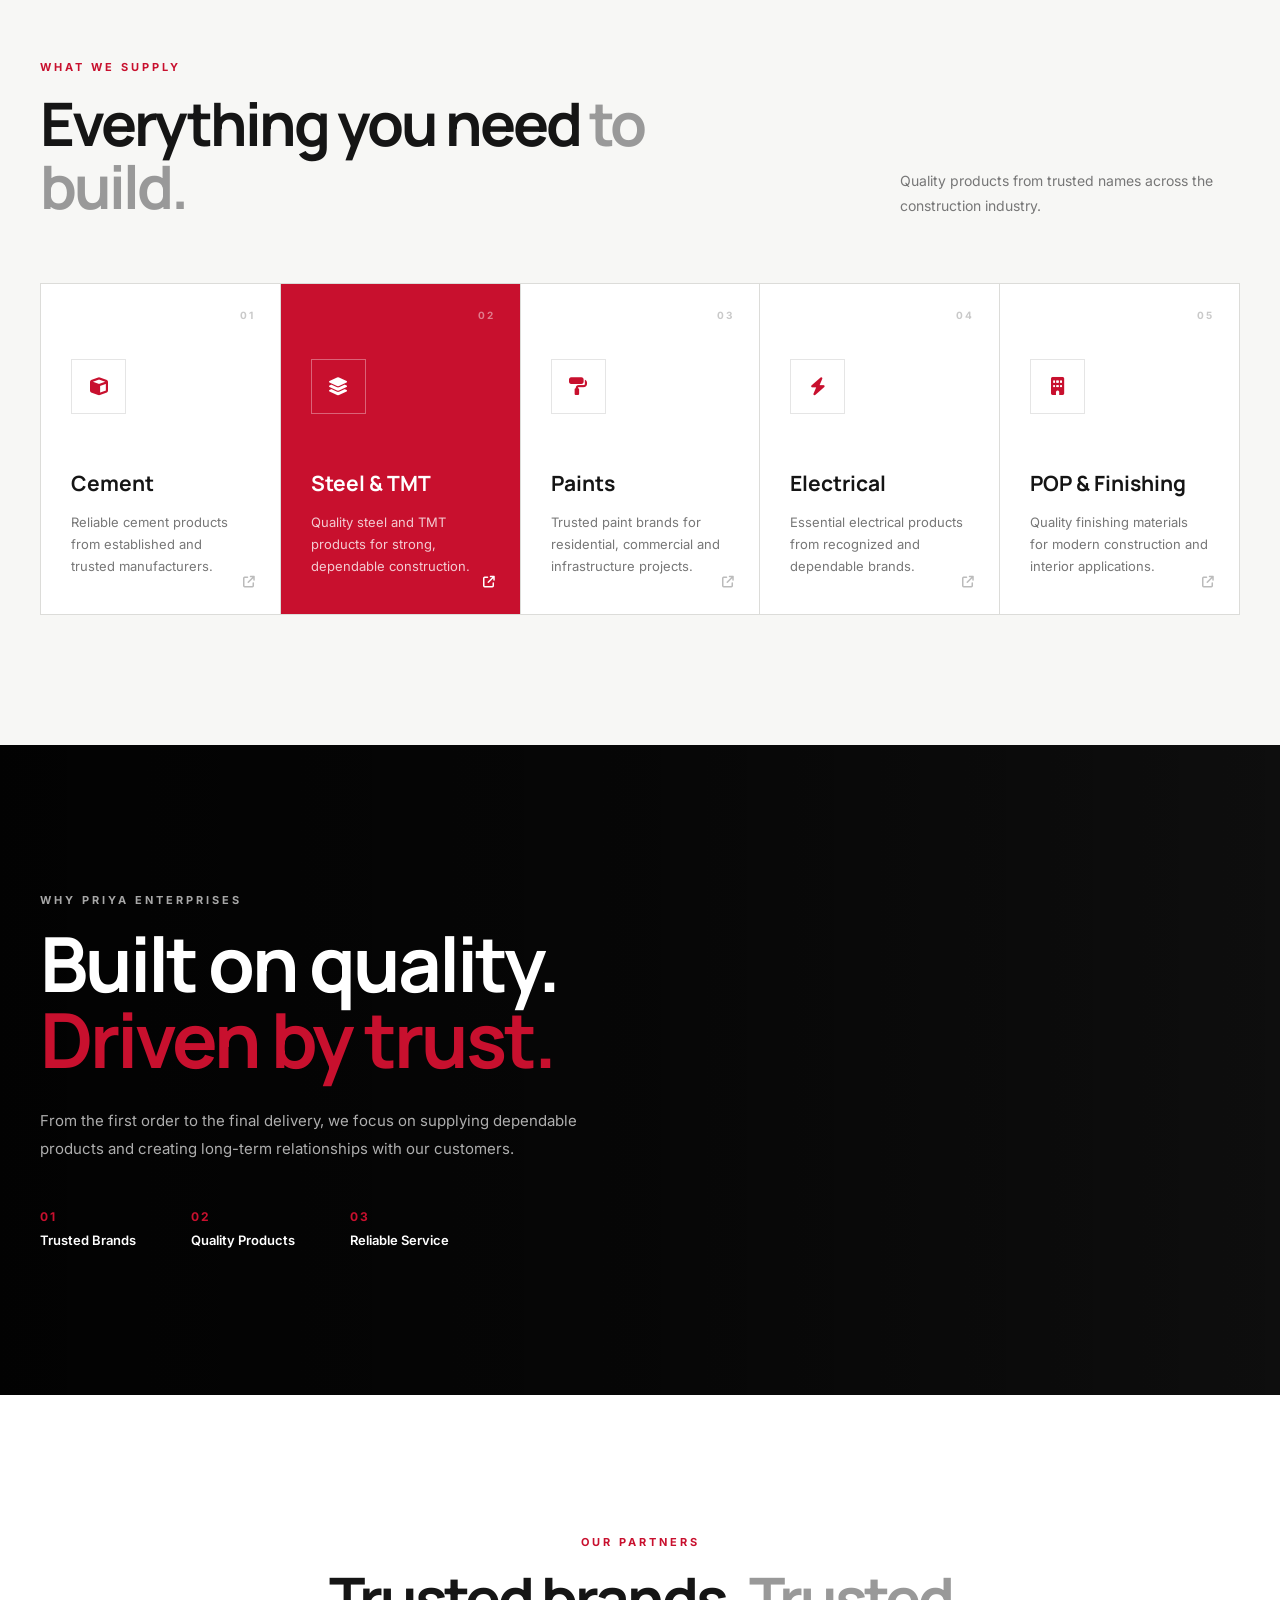
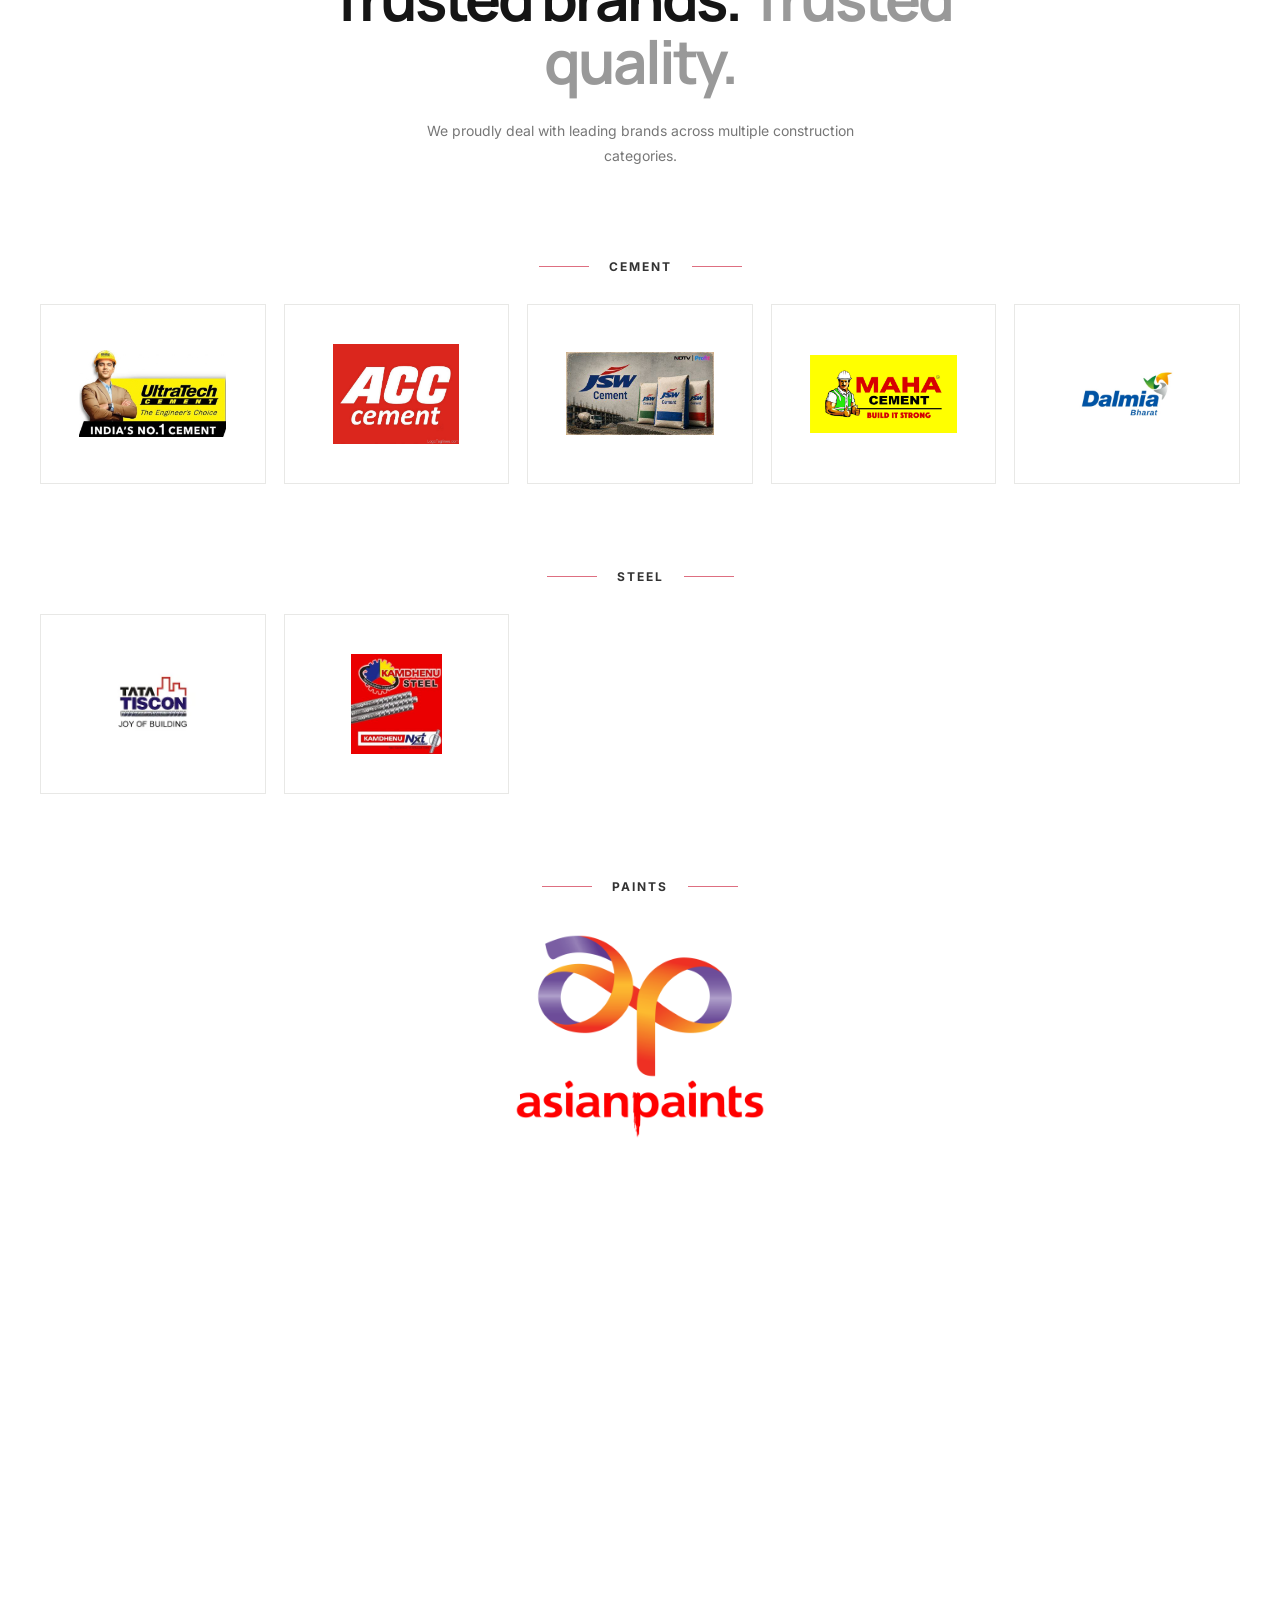
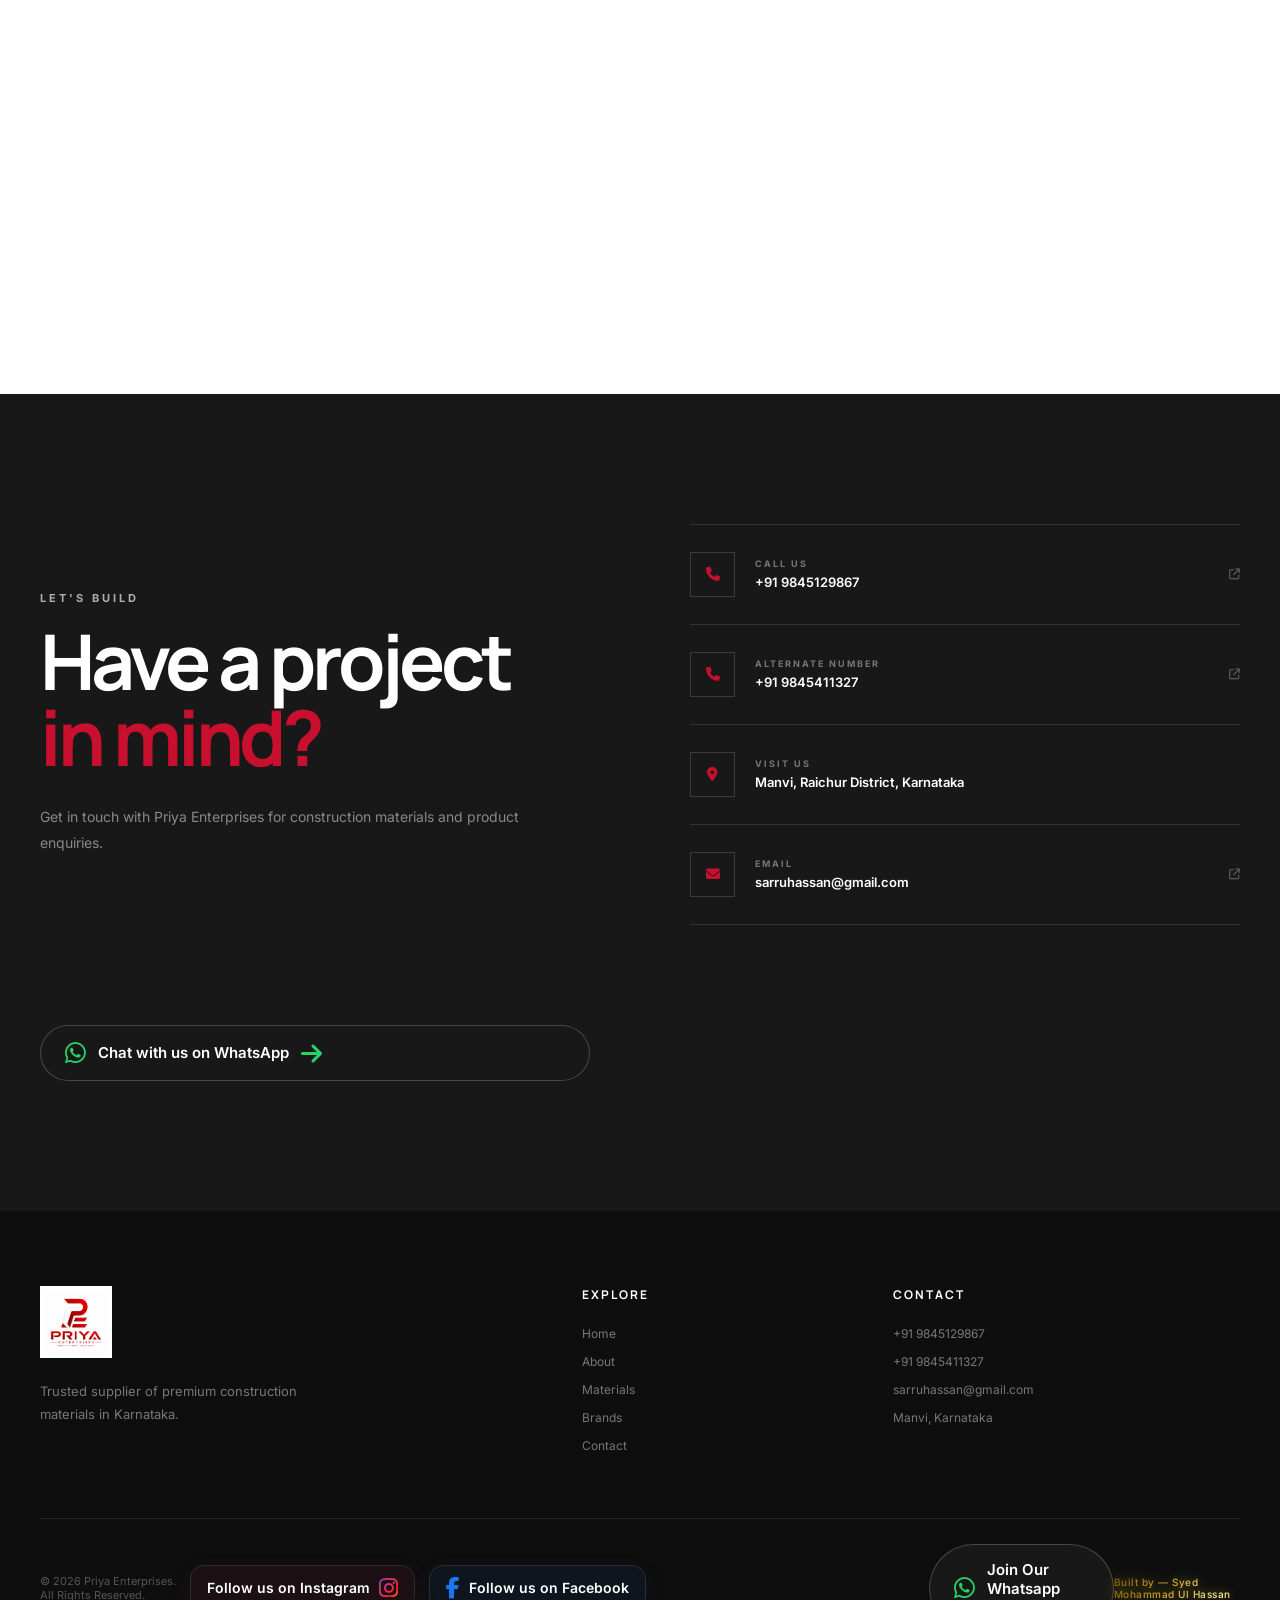
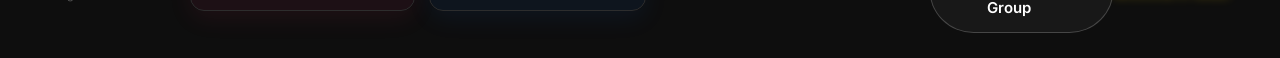
==== commit 128903bc: "update the images" ====
--- a/index.html
+++ b/index.html
@@ -424,32 +424,39 @@
                 </div>
 
                 <div class="brand-grid">
-                     <div class="brand-card">
+                    <a href="ultratech.html"
+                      class="brand-card"
+                      title="UltraTech Cement">
                         <img src="aeb0177a-a46b-4abe-95b8-8517908a6f83.jpg"
                             alt="UltraTech Cement logo">
-                    </div>
-
-                    <div class="brand-card">
+                    </a>
+
+                    <a href="acc.html"
+                    class="brand-card"
+                    title="ACC Cement">
                         <img src="acc-cement-limited-logo-tagline.jpg"
                             alt="ACC Cement logo">
-                    </div>
+                </a>
 
                    
-
-                    <div class="brand-card">
+                   <a href="jsw.html"
+                    class="brand-card"
+                    title="JSW Cement">
                         <img src="OIP (1).jpg"
                             alt="JSW Cement logo">
-                    </div>
-
-                    <div class="brand-card">
+            </a>
+                   <a href="maha.html"
+                     class="brand-card"
+                     title="MAHA Cement">
                         <img src="maha-cement-logo-favicon.jpg"
                             alt="Maha Cement logo">
-                    </div>
-
-                    <div class="brand-card">
+        </a>
+                    <a href="dalmia.html"
+                     class="brand-card"
+                     title="Dalmia Bharat Cement">
                         <img src="f4834e47-de91-4ce5-b81d-f5a1fb67f229.jpg"
                             alt="Dalmia Bharat logo">
-                    </div>
+                    </a>
 
                 </div>
 
@@ -494,8 +501,9 @@
                 </div>
 
                 <div class="brand-grid single">
-
-                    <div class="brand-card">
+                     <a class="asian.html"
+                     class="brand-card"
+                     title="ASIAN PAINTS">
                         <img src="asian-paints-logo-freelogovectors.net_.png"
                             alt="Asian Paints logo">
                     </div>
--- a/style.css
+++ b/style.css
@@ -2708,4 +2708,10 @@
     50% {
         transform: translateY(-7px);
     }
+}
+.brand-card {
+    cursor: pointer;
+}
+.brand-card img {
+     cursor: pointer;
 }
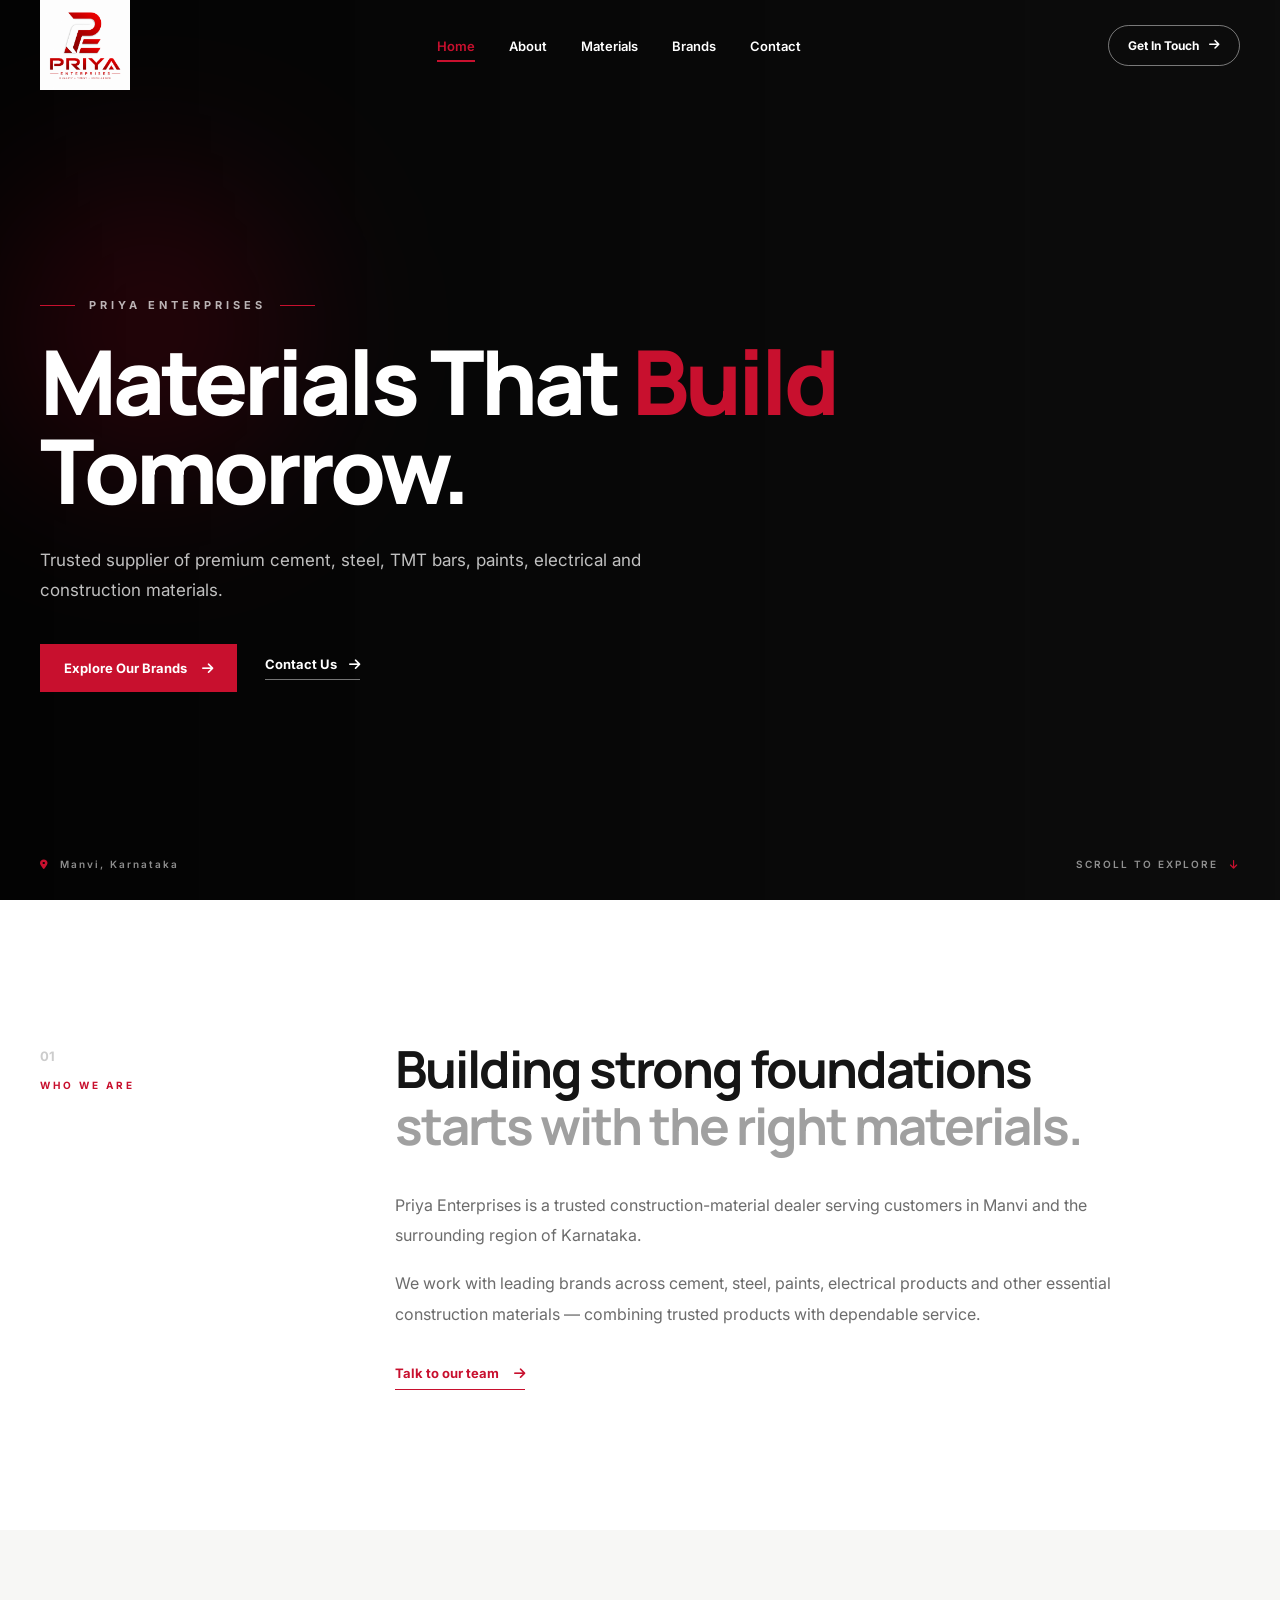
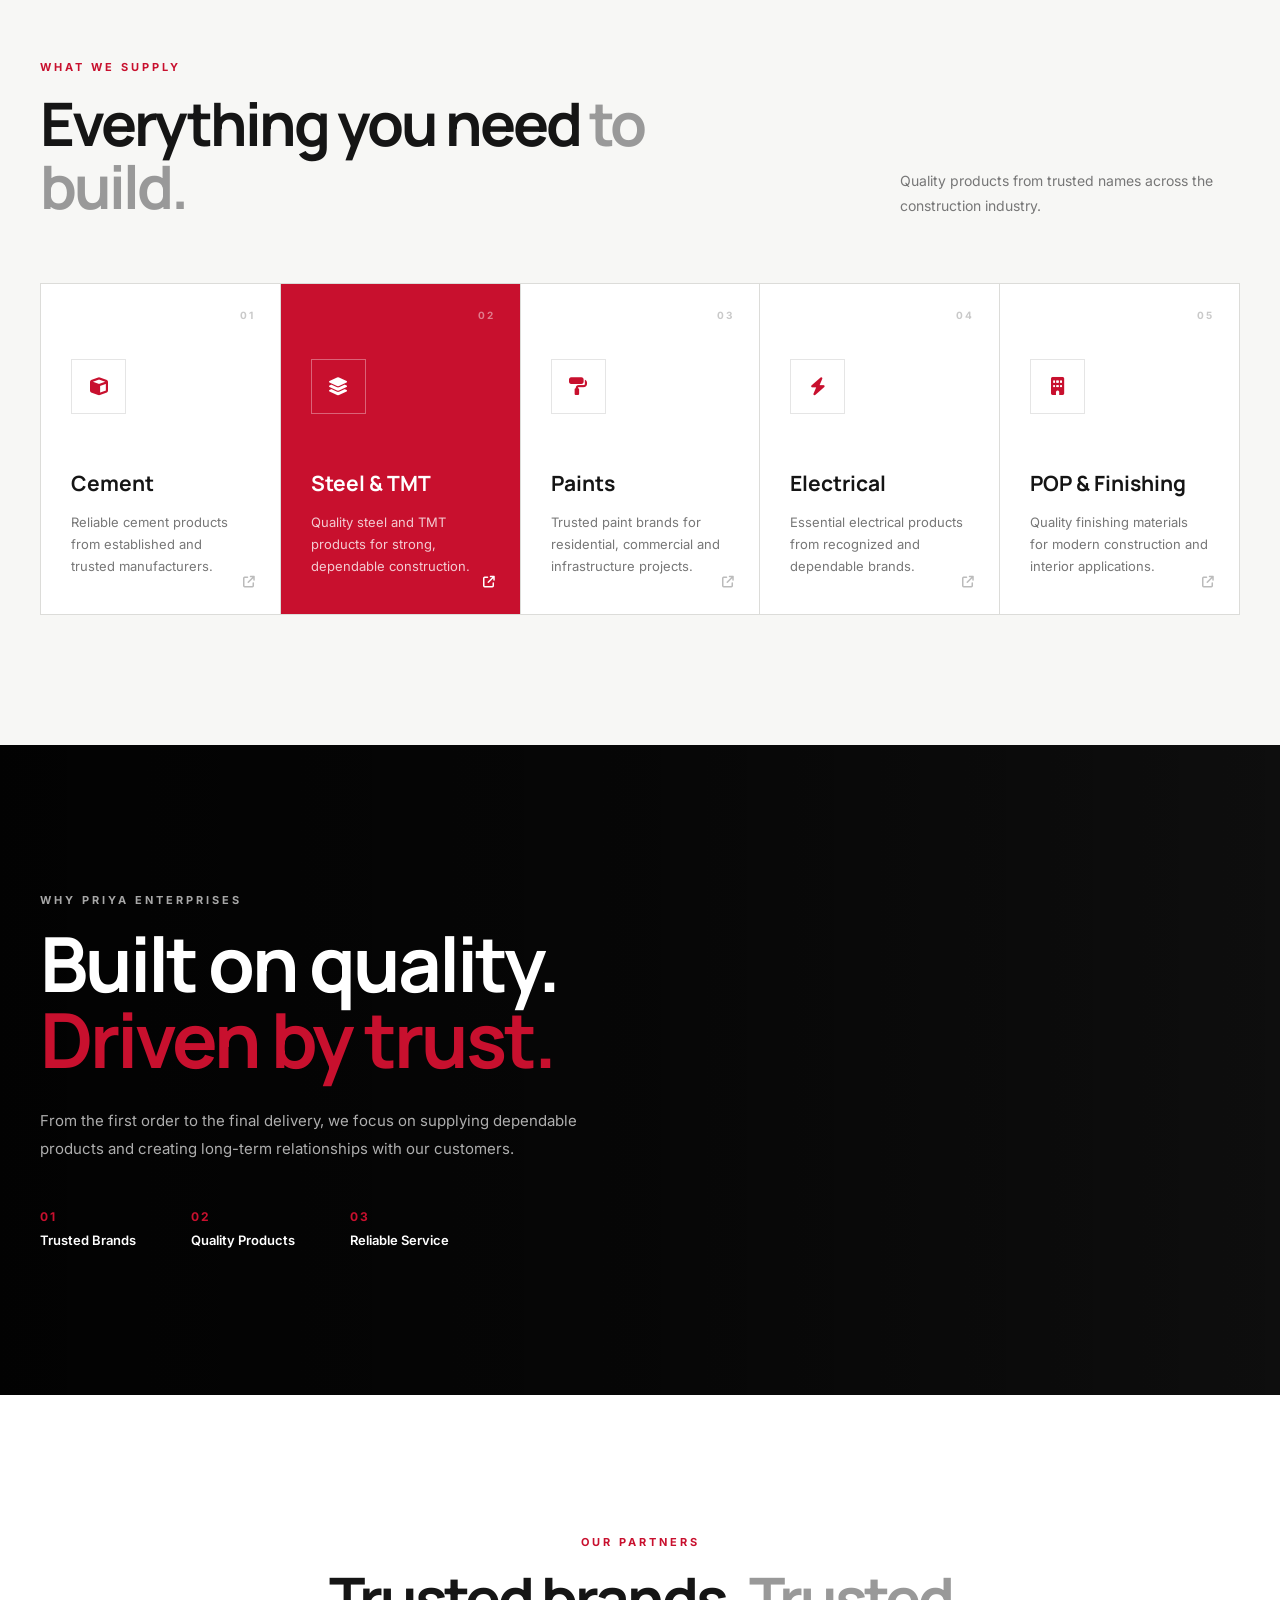
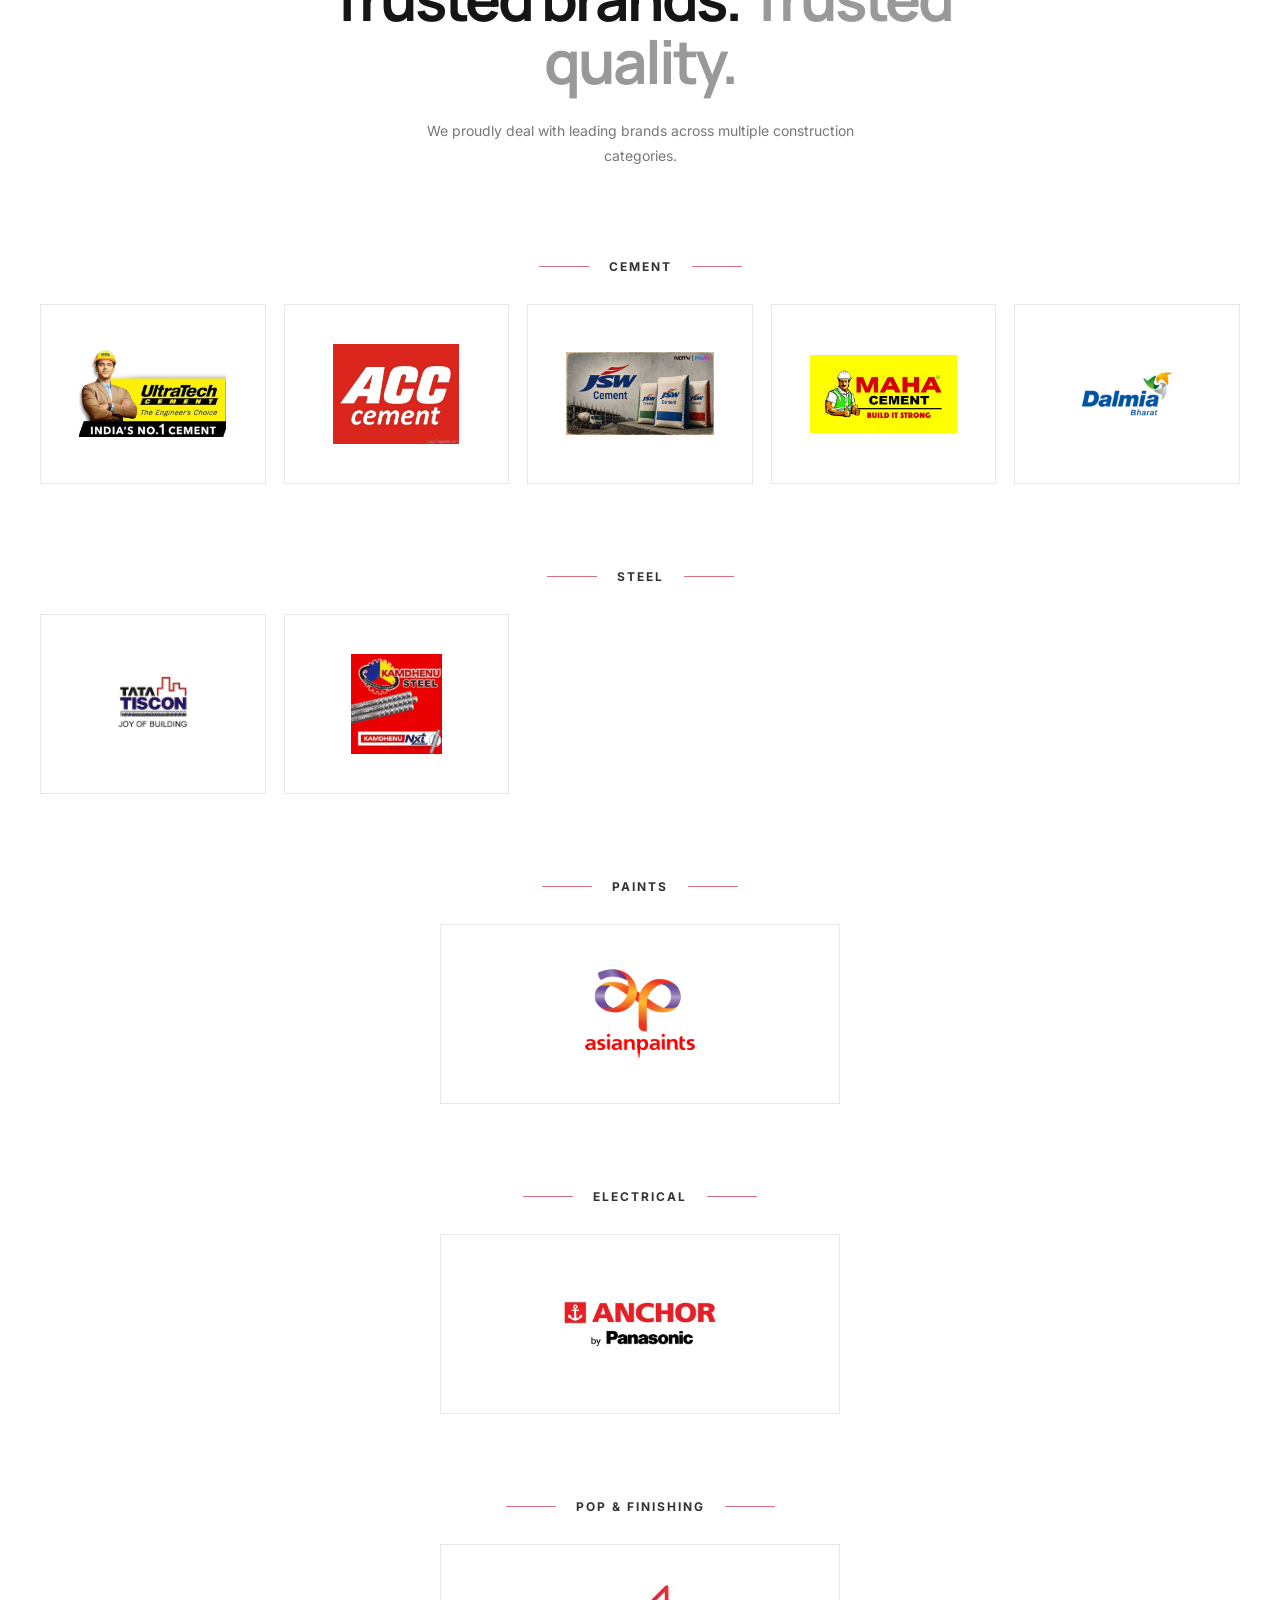
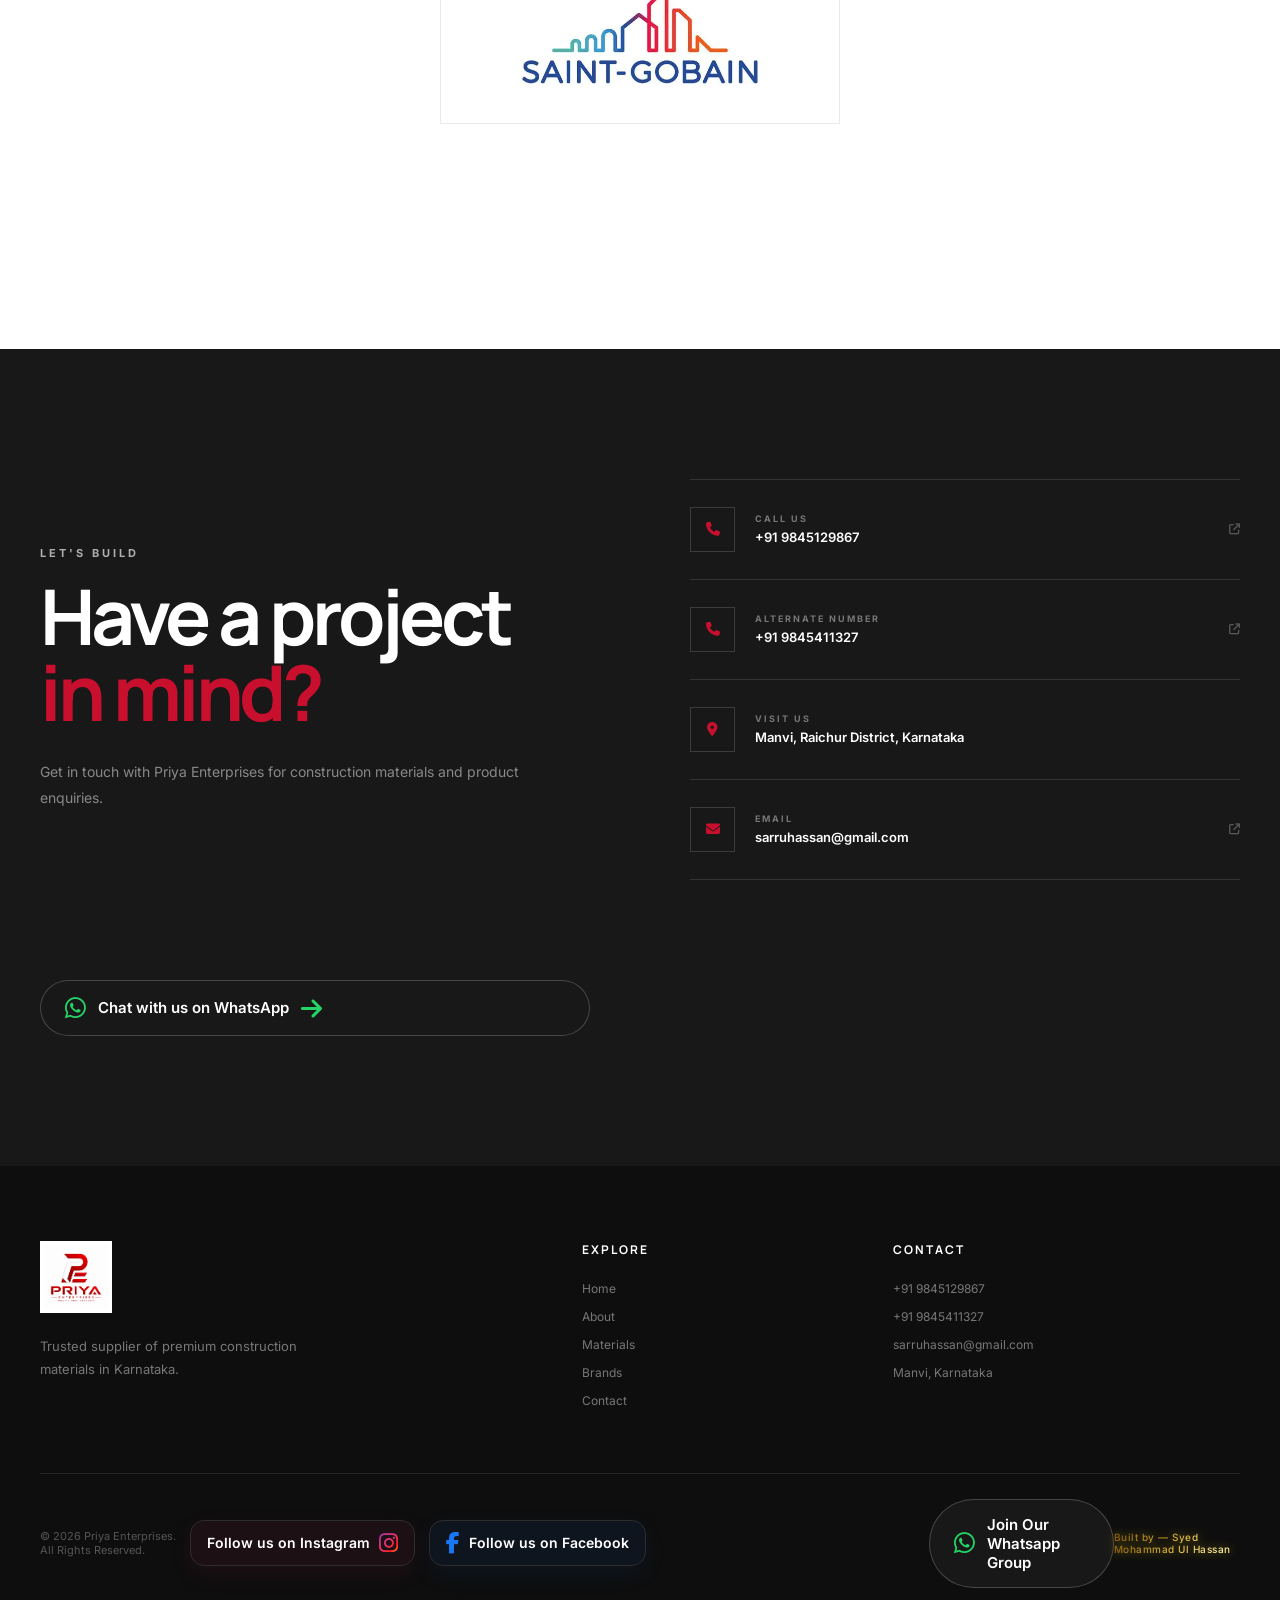
==== commit 1e6321ec: "Update index.html up" ====
--- a/index.html
+++ b/index.html
@@ -501,12 +501,12 @@
                 </div>
 
                 <div class="brand-grid single">
-                     <a class="asian.html"
+                     <a href="asian.html"
                      class="brand-card"
                      title="ASIAN PAINTS">
                         <img src="asian-paints-logo-freelogovectors.net_.png"
                             alt="Asian Paints logo">
-                    </div>
+                     </a>
 
                 </div>
 
@@ -793,4 +793,4 @@
 
 <script src="script.js"></script>
 
-</body></html>+</body></html>
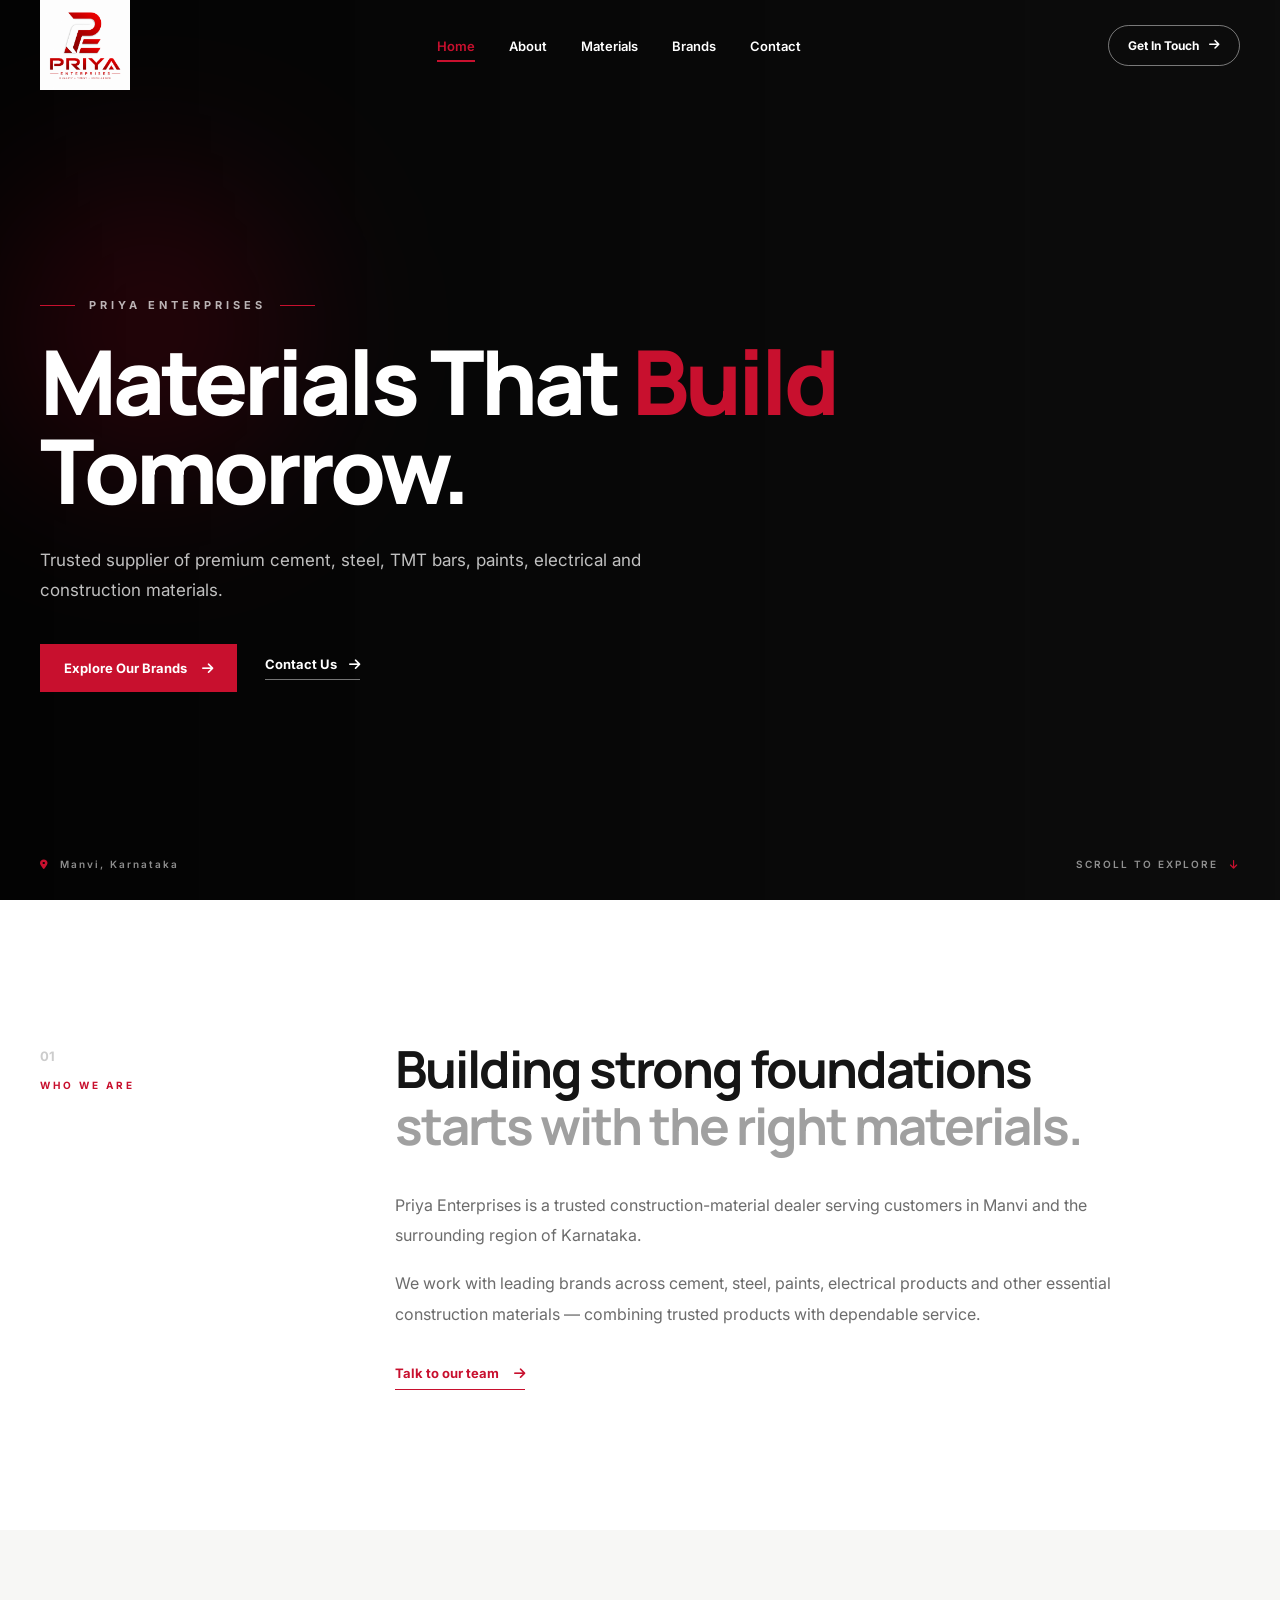
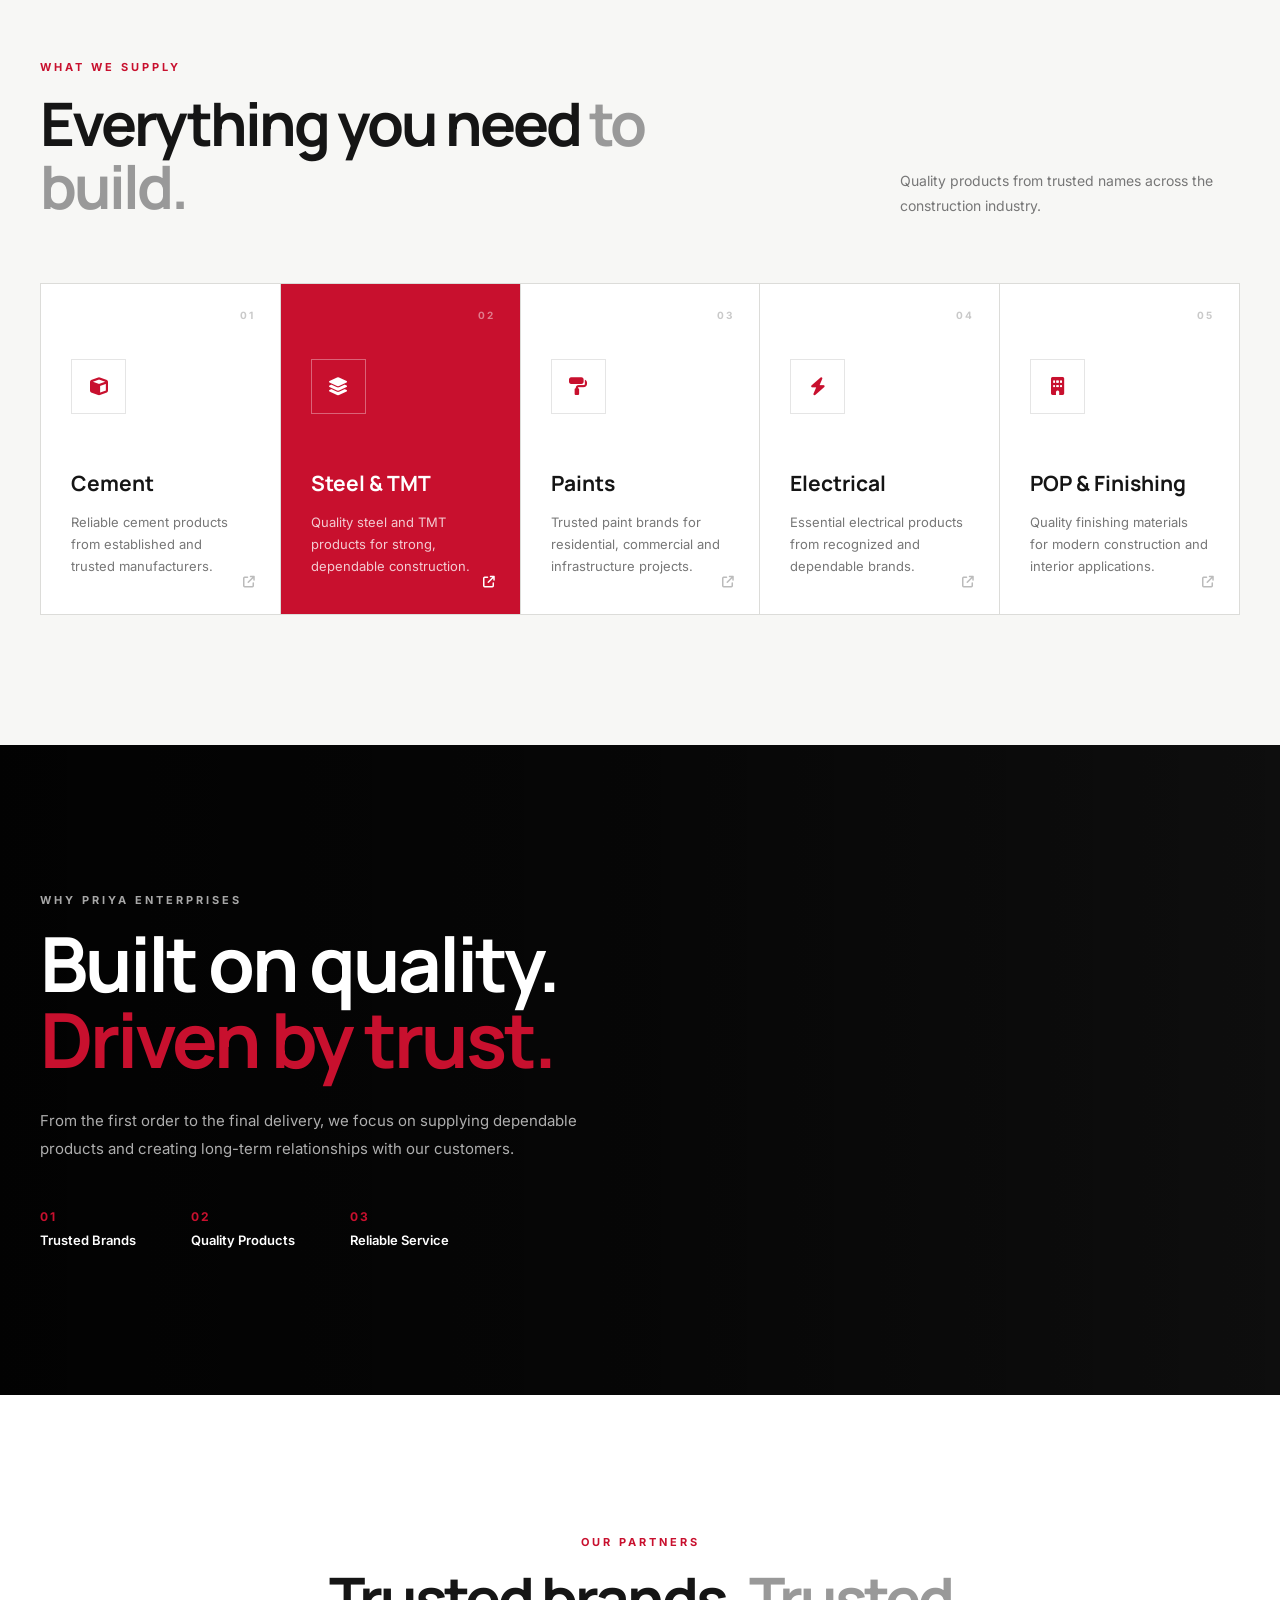
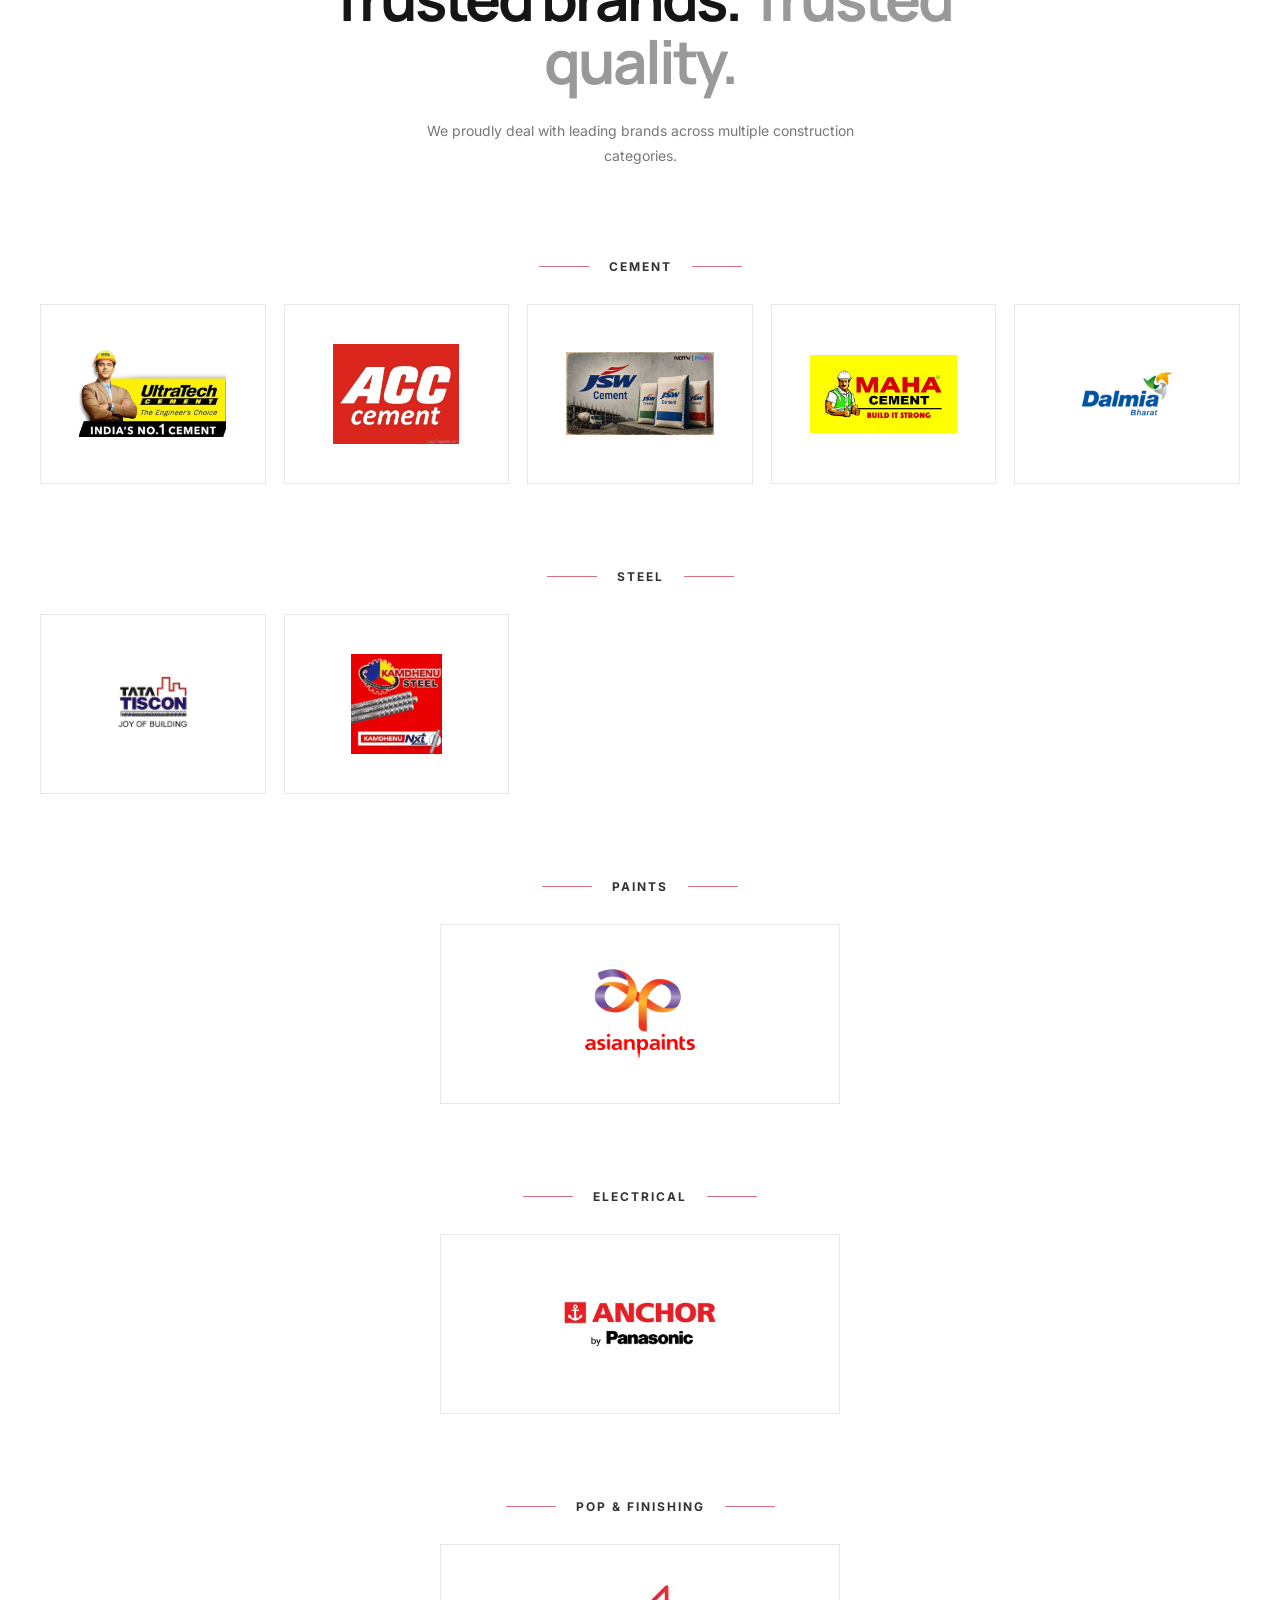
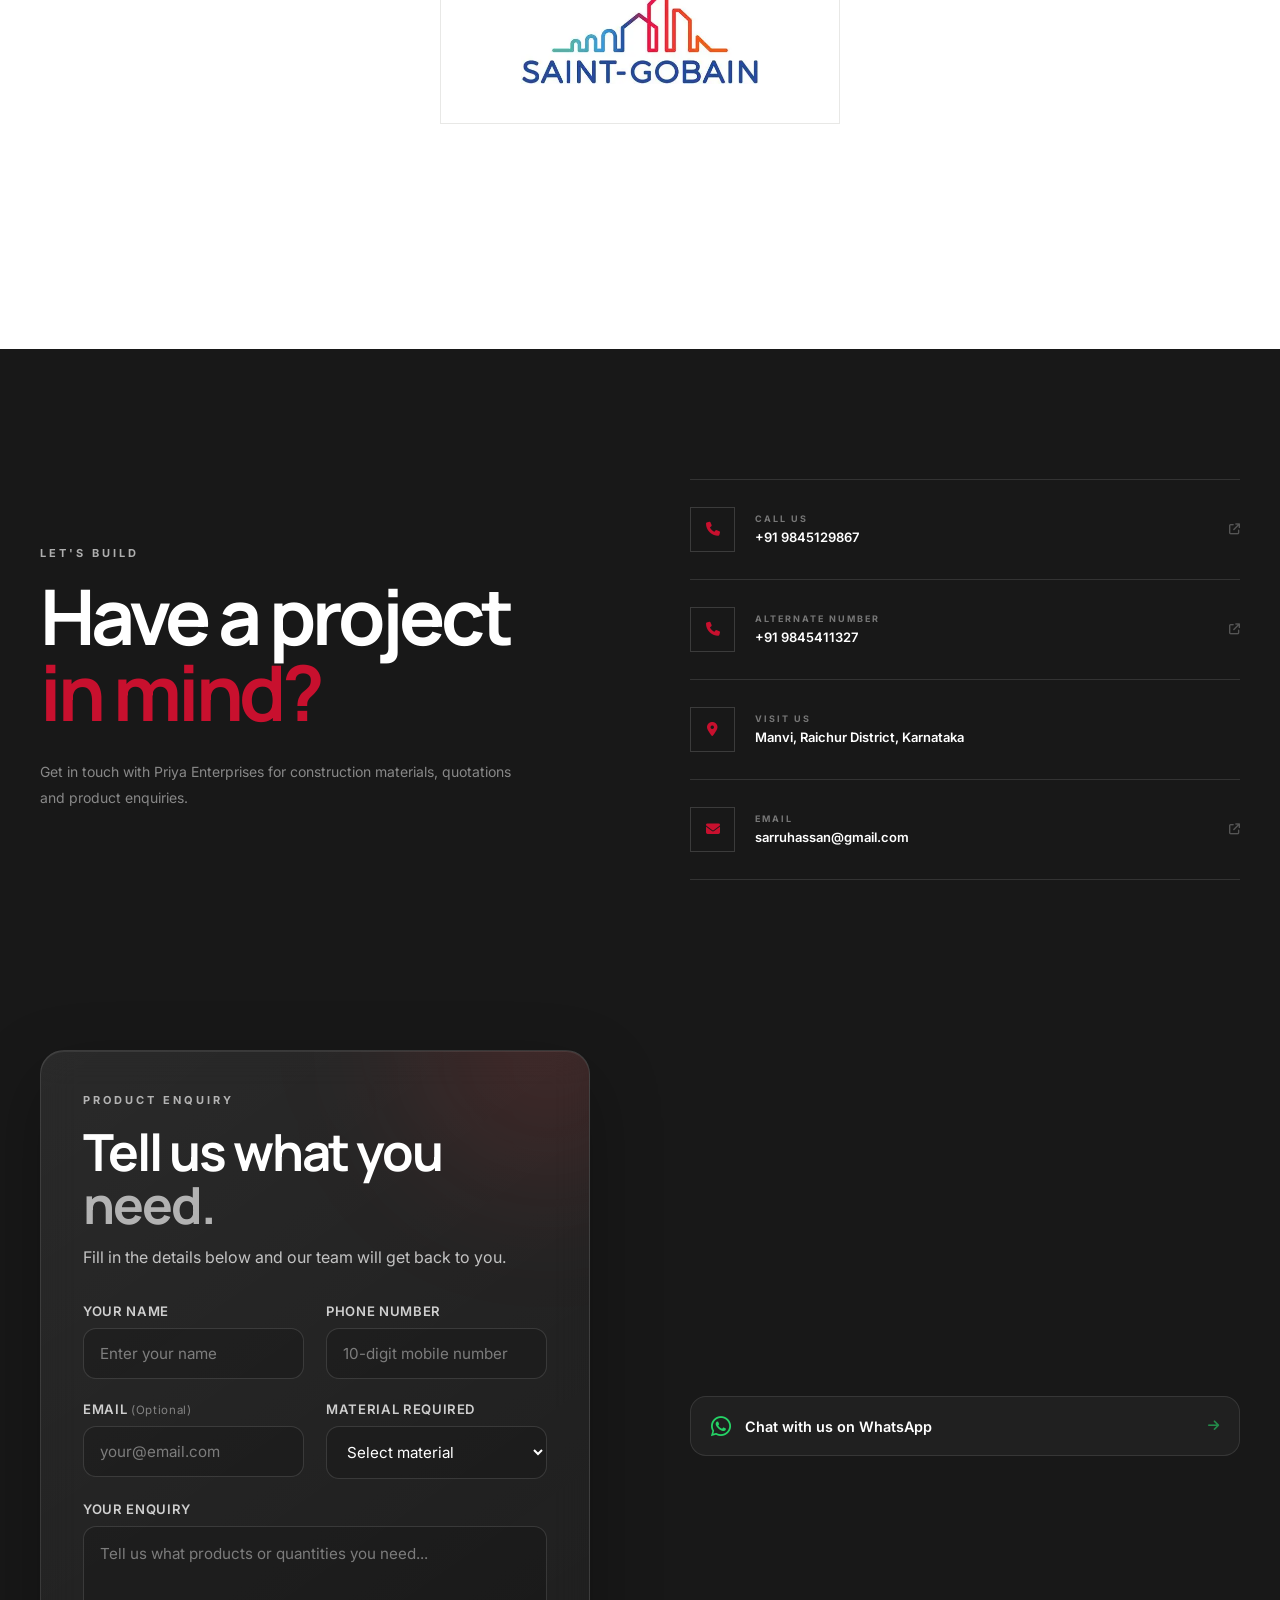
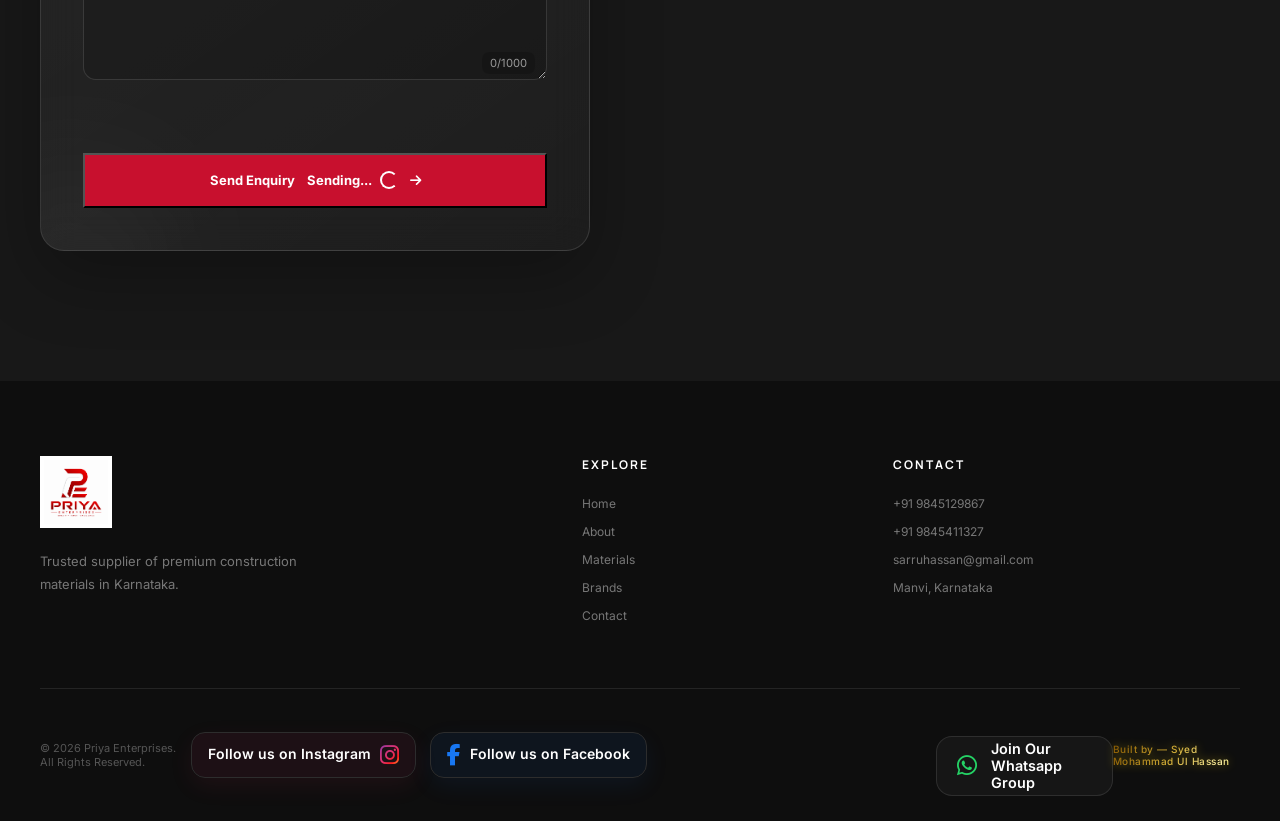
==== commit 6972e0c0: "update backend" ====
--- a/index.html
+++ b/index.html
@@ -1,4 +1,6 @@
-<!DOCTYPE html><html lang="en"><head>
+<!DOCTYPE html>
+<html lang="en">
+    <head>
     <meta charset="UTF-8">
     <meta name="viewport" content="width=device-width, initial-scale=1.0"><title>Priya Enterprises | Cement, Steel & Construction Materials</title>
 
@@ -524,11 +526,12 @@
                 </div>
 
                 <div class="brand-grid single">
-
-                    <div class="brand-card">
+                    <a href="anchor.html"
+                    class="brand-card"
+                     title="Anchor Products">
                         <img src="OIP (3).webp"
                             alt="Anchor electrical logo">
-                    </div>
+                    </a>
 
                 </div>
 
@@ -565,121 +568,354 @@
          CONTACT
     ================================== -->
 
-    <section class="contact" id="contact">
-
-        <div class="container contact-container">
-
-            <div class="contact-heading">
+    <!-- =================================
+     CONTACT / ENQUIRY
+================================== -->
+
+<section class="contact" id="contact">
+
+    <div class="container contact-container">
+
+        <!-- =================================
+             CONTACT INTRO
+        ================================== -->
+
+        <div class="contact-heading">
+
+            <span class="eyebrow light">
+                LET'S BUILD
+            </span>
+
+            <h2>
+                Have a project<br>
+                <em>in mind?</em>
+            </h2>
+
+            <p>
+                Get in touch with Priya Enterprises for
+                construction materials, quotations and
+                product enquiries.
+            </p>
+
+        </div>
+
+
+        <!-- =================================
+             CONTACT DETAILS
+        ================================== -->
+
+        <div class="contact-details">
+
+            <a
+                href="tel:+919845129867"
+                class="contact-row">
+
+                <div class="contact-symbol">
+                    <i class="fas fa-phone"></i>
+                </div>
+
+                <div>
+                    <small>CALL US</small>
+
+                    <strong>
+                        +91 9845129867
+                    </strong>
+                </div>
+
+                <i class="fas fa-arrow-up-right-from-square arrow"></i>
+
+            </a>
+
+
+            <a
+                href="tel:+919845411327"
+                class="contact-row">
+
+                <div class="contact-symbol">
+                    <i class="fas fa-phone"></i>
+                </div>
+
+                <div>
+                    <small>ALTERNATE NUMBER</small>
+
+                    <strong>
+                        +91 9845411327
+                    </strong>
+                </div>
+
+                <i class="fas fa-arrow-up-right-from-square arrow"></i>
+
+            </a>
+
+
+            <div class="contact-row">
+
+                <div class="contact-symbol">
+                    <i class="fas fa-location-dot"></i>
+                </div>
+
+                <div>
+                    <small>VISIT US</small>
+
+                    <strong>
+                        Manvi, Raichur District, Karnataka
+                    </strong>
+                </div>
+
+            </div>
+
+
+            <a
+                href="mailto:sarruhassan@gmail.com"
+                class="contact-row">
+
+                <div class="contact-symbol">
+                    <i class="fas fa-envelope"></i>
+                </div>
+
+                <div>
+                    <small>EMAIL</small>
+
+                    <strong>
+                        sarruhassan@gmail.com
+                    </strong>
+                </div>
+
+                <i class="fas fa-arrow-up-right-from-square arrow"></i>
+
+            </a>
+
+        </div>
+
+
+        <!-- =================================
+             ENQUIRY FORM
+        ================================== -->
+
+        <div class="enquiry-wrapper">
+
+            <div class="enquiry-header">
 
                 <span class="eyebrow light">
-                    LET'S BUILD
+                    PRODUCT ENQUIRY
                 </span>
 
-                <h2>
-                    Have a project<br>
-                    <em>in mind?</em>
-                </h2>
+                <h3>
+                    Tell us what you
+                    <em>need.</em>
+                </h3>
 
                 <p>
-                    Get in touch with Priya Enterprises for
-                    construction materials and product enquiries.
+                    Fill in the details below and our team
+                    will get back to you.
                 </p>
 
             </div>
 
 
-            <div class="contact-details">
-
-                <a href="tel:+919845129867"
-                    class="contact-row">
-
-                    <div class="contact-symbol">
-                        <i class="fas fa-phone"></i>
+            <form
+                id="inquiryForm"
+                class="inquiry-form"
+                novalidate>
+
+                <!-- NAME -->
+
+                <div class="form-group">
+
+                    <label for="name">
+                        Your Name
+                    </label>
+
+                    <input
+                        type="text"
+                        id="name"
+                        name="name"
+                        placeholder="Enter your name"
+                        autocomplete="name"
+                        maxlength="100"
+                        required>
+
+                </div>
+
+
+                <!-- PHONE -->
+
+                <div class="form-group">
+
+                    <label for="phone">
+                        Phone Number
+                    </label>
+
+                    <input
+                        type="tel"
+                        id="phone"
+                        name="phone"
+                        placeholder="10-digit mobile number"
+                        autocomplete="tel"
+                        inputmode="numeric"
+                        maxlength="15"
+                        required>
+
+                </div>
+
+
+                <!-- EMAIL -->
+
+                <div class="form-group">
+
+                    <label for="email">
+                        Email
+                        <span>(Optional)</span>
+                    </label>
+
+                    <input
+                        type="email"
+                        id="email"
+                        name="email"
+                        placeholder="your@email.com"
+                        autocomplete="email"
+                        maxlength="150">
+
+                </div>
+
+
+                <!-- MATERIAL -->
+
+                <div class="form-group">
+
+                    <label for="material">
+                        Material Required
+                    </label>
+
+                    <select
+                        id="material"
+                        name="material"
+                        required>
+
+                        <option value="">
+                            Select material
+                        </option>
+
+                        <option value="Cement">
+                            Cement
+                        </option>
+
+                        <option value="Steel & TMT">
+                            Steel & TMT
+                        </option>
+
+                        <option value="Paints">
+                            Paints
+                        </option>
+
+                        <option value="Electrical">
+                            Electrical
+                        </option>
+
+                        <option value="POP & Finishing">
+                            POP & Finishing
+                        </option>
+
+                        <option value="Other">
+                            Other
+                        </option>
+
+                    </select>
+
+                </div>
+
+
+                <!-- MESSAGE -->
+
+                <div class="form-group form-full">
+
+                    <label for="message">
+                        Your Enquiry
+                    </label>
+
+                    <textarea
+                        id="message"
+                        name="message"
+                        rows="5"
+                        maxlength="1000"
+                        placeholder="Tell us what products or quantities you need..."
+                        required></textarea>
+
+                    <div
+                        class="character-count"
+                        aria-live="polite">
+
+                        <span id="messageCount">
+                            0
+                        </span>/1000
+
                     </div>
 
-                    <div>
-                        <small>CALL US</small>
-                        <strong>+91 9845129867</strong>
-                    </div>
-
-                    <i class="fas fa-arrow-up-right-from-square arrow"></i>
-
-                </a>
-
-
-                <a href="tel:+919845411327"
-                    class="contact-row">
-
-                    <div class="contact-symbol">
-                        <i class="fas fa-phone"></i>
-                    </div>
-
-                    <div>
-                        <small>ALTERNATE NUMBER</small>
-                        <strong>+91 9845411327</strong>
-                    </div>
-
-                    <i class="fas fa-arrow-up-right-from-square arrow"></i>
-
-                </a>
-
-
-                <div class="contact-row">
-
-                    <div class="contact-symbol">
-                        <i class="fas fa-location-dot"></i>
-                    </div>
-
-                    <div>
-                        <small>VISIT US</small>
-                        <strong>
-                            Manvi, Raichur District, Karnataka
-                        </strong>
-                    </div>
-
-                </div>
-
-
-                <a href="mailto:sarruhassan@gmail.com"
-                    class="contact-row">
-
-                    <div class="contact-symbol">
-                        <i class="fas fa-envelope"></i>
-                    </div>
-
-                    <div>
-                        <small>EMAIL</small>
-                        <strong>sarruhassan@gmail.com</strong>
-                    </div>
-
-                    <i class="fas fa-arrow-up-right-from-square arrow"></i>
-
-                </a>
-
-            </div>
-
-
-            <a href="https://chat.whatsapp.com/BjCRf4JI14d2dDkxTzFCVu?s=cl&p=a&ilr=1"
-                class="whatsapp-group"
-                target="_blank"
-                rel="noopener noreferrer">
-
-                <i class="fab fa-whatsapp"></i>
-
-                <span>
-                    Chat with us on WhatsApp
-                </span>
-
-                <i class="fas fa-arrow-right"></i>
-
-            </a>
-
-        </div>
-
-    </section>
-
+                </div>
+
+
+                <!-- STATUS -->
+
+                <div
+                    id="formStatus"
+                    class="form-status"
+                    role="alert"
+                    aria-live="polite">
+                </div>
+
+
+                <!-- SUBMIT -->
+
+                <button
+                    type="submit"
+                    id="submitInquiry"
+                    class="primary-btn enquiry-submit">
+
+                    <span class="button-text">
+                        Send Enquiry
+                    </span>
+
+                    <span
+                        class="button-loading"
+                        hidden>
+
+                        Sending...
+
+                    </span>
+
+                    <i class="fas fa-arrow-right"></i>
+
+                </button>
+
+            </form>
+
+        </div>
+
+
+        <!-- =================================
+             WHATSAPP
+        ================================== -->
+
+        <a
+            href="https://chat.whatsapp.com/BjCRf4JI14d2dDkxTzFCVu?s=cl&p=a&ilr=1"
+            class="whatsapp-group"
+            target="_blank"
+            rel="noopener noreferrer">
+
+            <i class="fab fa-whatsapp"></i>
+
+            <span>
+                Chat with us on WhatsApp
+            </span>
+
+            <i class="fas fa-arrow-right"></i>
+
+        </a>
+
+    </div>
+
+</section>
 </main>
-
 
 <!-- =================================
      FOOTER
--- a/style.css
+++ b/style.css
@@ -2714,4 +2714,777 @@
 }
 .brand-card img {
      cursor: pointer;
+}
+/* =========================================================
+   PRIYA ENTERPRISES — ENQUIRY FORM UPGRADE
+   Paste this at the VERY BOTTOM of style.css
+   ========================================================= */
+
+
+/* =========================================================
+   ENQUIRY WRAPPER
+   ========================================================= */
+
+.enquiry-wrapper {
+    position: relative;
+    margin-top: 70px;
+    padding: 42px;
+    border: 1px solid rgba(255, 255, 255, 0.12);
+    border-radius: 24px;
+    background:
+        linear-gradient(
+            145deg,
+            rgba(255, 255, 255, 0.08),
+            rgba(255, 255, 255, 0.025)
+        );
+    -webkit-backdrop-filter: blur(18px);
+    backdrop-filter: blur(18px);
+    box-shadow:
+        0 25px 70px rgba(0, 0, 0, 0.28),
+        inset 0 1px 0 rgba(255, 255, 255, 0.08);
+    overflow: hidden;
+}
+
+
+/* Premium glow */
+
+.enquiry-wrapper::before {
+    content: "";
+    position: absolute;
+    width: 280px;
+    height: 280px;
+    top: -150px;
+    right: -100px;
+    border-radius: 50%;
+    background: rgba(255, 70, 70, 0.12);
+    filter: blur(70px);
+    pointer-events: none;
+}
+
+
+.enquiry-wrapper::after {
+    content: "";
+    position: absolute;
+    width: 220px;
+    height: 220px;
+    bottom: -130px;
+    left: -80px;
+    border-radius: 50%;
+    background: rgba(255, 255, 255, 0.05);
+    filter: blur(70px);
+    pointer-events: none;
+}
+
+
+/* =========================================================
+   ENQUIRY HEADER
+   ========================================================= */
+
+.enquiry-header {
+    position: relative;
+    z-index: 2;
+    max-width: 650px;
+    margin-bottom: 32px;
+}
+
+
+.enquiry-header h3 {
+    margin: 10px 0 12px;
+    font-size: clamp(2rem, 4vw, 3.2rem);
+    line-height: 1.05;
+    letter-spacing: -0.04em;
+}
+
+
+.enquiry-header h3 em {
+    font-style: normal;
+    opacity: 0.65;
+}
+
+
+.enquiry-header p {
+    margin: 0;
+    max-width: 560px;
+    line-height: 1.7;
+    opacity: 0.72;
+}
+
+
+/* =========================================================
+   FORM
+   ========================================================= */
+
+.inquiry-form {
+    position: relative;
+    z-index: 2;
+
+    display: grid;
+
+    grid-template-columns:
+        repeat(2, minmax(0, 1fr));
+
+    gap: 22px;
+}
+
+
+/* =========================================================
+   FORM GROUP
+   ========================================================= */
+
+.form-group {
+    position: relative;
+    min-width: 0;
+}
+
+
+.form-group.form-full {
+    grid-column: 1 / -1;
+}
+
+
+/* =========================================================
+   LABEL
+   ========================================================= */
+
+.form-group label {
+    display: block;
+
+    margin-bottom: 9px;
+
+    font-size: 0.82rem;
+    font-weight: 600;
+
+    letter-spacing: 0.05em;
+
+    text-transform: uppercase;
+
+    opacity: 0.78;
+}
+
+
+.form-group label span {
+    font-size: 0.72rem;
+    font-weight: 400;
+    text-transform: none;
+    opacity: 0.55;
+}
+
+
+/* =========================================================
+   INPUT / SELECT / TEXTAREA
+   ========================================================= */
+
+.inquiry-form input,
+.inquiry-form select,
+.inquiry-form textarea {
+
+    width: 100%;
+
+    box-sizing: border-box;
+
+    border: 1px solid rgba(255, 255, 255, 0.13);
+
+    border-radius: 13px;
+
+    outline: none;
+
+    background:
+        rgba(0, 0, 0, 0.16);
+
+    color: inherit;
+
+    font-family: inherit;
+
+    font-size: 0.95rem;
+
+    padding: 15px 16px;
+
+    transition:
+        border-color 0.25s ease,
+        background 0.25s ease,
+        box-shadow 0.25s ease,
+        transform 0.25s ease;
+}
+
+
+/* Placeholder */
+
+.inquiry-form input::placeholder,
+.inquiry-form textarea::placeholder {
+    opacity: 0.42;
+    color: inherit;
+}
+
+
+/* Focus */
+
+.inquiry-form input:focus,
+.inquiry-form select:focus,
+.inquiry-form textarea:focus {
+
+    border-color:
+        rgba(210, 190, 190, 0.42);
+
+    background:
+        rgba(255, 255, 255, 0.07);
+
+    box-shadow:
+        0 0 0 4px rgba(255, 255, 255, 0.055);
+
+    transform:
+        translateY(-1px);
+}
+
+
+/* =========================================================
+   SELECT
+   ========================================================= */
+
+.inquiry-form select {
+    cursor: pointer;
+    appearance: auto;
+}
+
+
+/* =========================================================
+   TEXTAREA
+   ========================================================= */
+
+.inquiry-form textarea {
+
+    min-height: 145px;
+
+    resize: vertical;
+
+    line-height: 1.6;
+}
+
+
+/* =========================================================
+   CHARACTER COUNTER
+   ========================================================= */
+
+.character-count {
+
+    position: absolute;
+
+    right: 12px;
+
+    bottom: 10px;
+
+    padding: 4px 8px;
+
+    border-radius: 7px;
+
+    font-size: 0.7rem;
+
+    background:
+        rgba(0, 0, 0, 0.28);
+
+    opacity: 0.55;
+
+    pointer-events: none;
+}
+
+
+/* =========================================================
+   FORM STATUS
+   ========================================================= */
+
+.form-status {
+
+    grid-column: 1 / -1;
+
+    min-height: 24px;
+
+    margin-top: -2px;
+
+    padding: 0;
+
+    border-radius: 10px;
+
+    font-size: 0.9rem;
+
+    line-height: 1.5;
+
+    transition:
+        opacity 0.25s ease,
+        transform 0.25s ease;
+}
+
+
+/* Empty */
+
+.form-status:empty {
+    display: none;
+}
+
+
+/* Loading */
+
+.form-status.loading {
+
+    display: block;
+
+    padding: 12px 14px;
+
+    background:
+        rgba(255, 255, 255, 0.06);
+
+    border:
+        1px solid rgba(255, 255, 255, 0.1);
+
+    opacity: 0.8;
+}
+
+
+/* Success */
+
+.form-status.success {
+
+    display: block;
+
+    padding: 12px 14px;
+
+    background:
+        rgba(46, 204, 113, 0.10);
+
+    border:
+        1px solid rgba(46, 204, 113, 0.25);
+
+    color:
+        #72e6a0;
+}
+
+
+/* Error */
+
+.form-status.error {
+
+    display: block;
+
+    padding: 12px 14px;
+
+    background:
+        rgba(231, 76, 60, 0.10);
+
+    border:
+        1px solid rgba(231, 76, 60, 0.25);
+
+    color:
+        #ff8e84;
+}
+
+
+/* =========================================================
+   SUBMIT BUTTON
+   ========================================================= */
+
+.enquiry-submit {
+
+    grid-column: 1 / -1;
+
+    position: relative;
+
+    min-height: 55px;
+
+    margin-top: 3px;
+
+    display: inline-flex;
+
+    align-items: center;
+
+    justify-content: center;
+
+    gap: 12px;
+
+    cursor: pointer;
+
+    transition:
+        transform 0.25s ease,
+        opacity 0.25s ease,
+        box-shadow 0.25s ease;
+}
+
+
+/* Hover */
+
+.enquiry-submit:hover:not(:disabled) {
+
+    transform:
+        translateY(-2px);
+
+    box-shadow:
+        0 12px 30px rgba(0, 0, 0, 0.22);
+}
+
+
+/* Active */
+
+.enquiry-submit:active:not(:disabled) {
+
+    transform:
+        translateY(0);
+}
+
+
+/* Disabled */
+
+.enquiry-submit:disabled {
+
+    cursor: not-allowed;
+
+    opacity: 0.65;
+}
+
+
+/* Loading */
+
+.enquiry-submit[aria-busy="true"] {
+
+    pointer-events: none;
+}
+
+
+/* =========================================================
+   BUTTON LOADING
+   ========================================================= */
+
+.button-loading {
+
+    display: inline-flex;
+
+    align-items: center;
+
+    gap: 8px;
+}
+
+
+.button-loading::after {
+
+    content: "";
+
+    width: 14px;
+    height: 14px;
+
+    border-radius: 50%;
+
+    border:
+        2px solid currentColor;
+
+    border-right-color:
+        transparent;
+
+    animation:
+        enquirySpinner
+        0.7s linear infinite;
+}
+
+
+@keyframes enquirySpinner {
+
+    to {
+        transform: rotate(360deg);
+    }
+
+}
+
+
+/* =========================================================
+   VALIDATION
+   ========================================================= */
+
+.inquiry-form input:invalid:not(:placeholder-shown),
+.inquiry-form textarea:invalid:not(:placeholder-shown) {
+
+    /* Only a subtle indication.
+       Browser validation still handles the details. */
+
+    border-color: #d9534f;
+
+}
+
+
+/* =========================================================
+   WHATSAPP BUTTON
+   ========================================================= */
+
+.whatsapp-group {
+
+    margin-top: 22px;
+
+    min-height: 60px;
+
+    display: flex;
+
+    align-items: center;
+
+    gap: 14px;
+
+    padding: 0 20px;
+
+    border:
+        1px solid rgba(255, 255, 255, 0.10);
+
+    border-radius: 16px;
+
+    text-decoration: none;
+
+    color: inherit;
+
+    background:
+        rgba(255, 255, 255, 0.035);
+
+    transition:
+        transform 0.25s ease,
+        background 0.25s ease,
+        border-color 0.25s ease;
+}
+
+
+.whatsapp-group > i:first-child {
+
+    font-size: 1.45rem;
+}
+
+
+.whatsapp-group span {
+
+    flex: 1;
+
+    font-size: 0.9rem;
+
+    font-weight: 600;
+}
+
+
+.whatsapp-group > i:last-child {
+
+    font-size: 0.8rem;
+
+    opacity: 0.6;
+
+    transition:
+        transform 0.25s ease;
+}
+
+
+.whatsapp-group:hover {
+
+    transform:
+        translateY(-2px);
+
+    background:
+        rgba(255, 255, 255, 0.07);
+
+    border-color:
+        rgba(255, 255, 255, 0.18);
+}
+
+
+.whatsapp-group:hover > i:last-child {
+
+    transform:
+        translateX(4px);
+}
+
+
+/* =========================================================
+   FORM REVEAL ANIMATION
+   ========================================================= */
+
+.enquiry-wrapper.reveal {
+
+    opacity: 0;
+
+    transform:
+        translateY(35px);
+
+    transition:
+        opacity 0.8s ease,
+        transform 0.8s ease;
+}
+
+
+.enquiry-wrapper.reveal.show {
+
+    opacity: 1;
+
+    transform:
+        translateY(0);
+}
+
+
+/* =========================================================
+   ACCESSIBILITY
+   ========================================================= */
+
+.inquiry-form input:focus-visible,
+.inquiry-form select:focus-visible,
+.inquiry-form textarea:focus-visible,
+.enquiry-submit:focus-visible,
+.whatsapp-group:focus-visible {
+
+    outline:
+        2px solid rgba(6, 2, 2, 0.65);
+
+    outline-offset:
+        3px;
+}
+
+
+/* =========================================================
+   MOBILE — TABLET
+   ========================================================= */
+
+@media (max-width: 768px) {
+
+    .enquiry-wrapper {
+
+        margin-top: 50px;
+
+        padding: 28px 22px;
+
+        border-radius: 20px;
+    }
+
+
+    .inquiry-form {
+
+        grid-template-columns:
+            1fr;
+
+        gap: 18px;
+    }
+
+
+    .form-group.form-full {
+
+        grid-column:
+            auto;
+    }
+
+
+    .form-status {
+
+        grid-column:
+            auto;
+    }
+
+
+    .enquiry-submit {
+
+        grid-column:
+            auto;
+
+        width: 100%;
+    }
+
+
+    .enquiry-header {
+
+        margin-bottom: 26px;
+    }
+
+
+    .enquiry-header h3 {
+
+        font-size:
+            clamp(1.9rem, 8vw, 2.6rem);
+    }
+
+}
+
+
+/* =========================================================
+   MOBILE — SMALL
+   ========================================================= */
+
+@media (max-width: 480px) {
+
+    .enquiry-wrapper {
+
+        margin-top: 40px;
+
+        padding: 22px 16px;
+
+        border-radius: 18px;
+    }
+
+
+    .form-group label {
+
+        font-size:
+            0.75rem;
+    }
+
+
+    .inquiry-form input,
+    .inquiry-form select,
+    .inquiry-form textarea {
+
+        padding:
+            14px;
+
+        font-size:
+            0.92rem;
+
+        border-radius:
+            11px;
+    }
+
+
+    .inquiry-form textarea {
+
+        min-height:
+            135px;
+    }
+
+
+    .whatsapp-group {
+
+        min-height:
+            56px;
+
+        padding:
+            0 15px;
+
+        gap:
+            10px;
+    }
+
+
+    .whatsapp-group span {
+
+        font-size:
+            0.82rem;
+    }
+
+}
+
+
+/* =========================================================
+   REDUCED MOTION
+   ========================================================= */
+
+@media (prefers-reduced-motion: reduce) {
+
+    .enquiry-wrapper,
+    .enquiry-submit,
+    .whatsapp-group,
+    .inquiry-form input,
+    .inquiry-form select,
+    .inquiry-form textarea {
+
+        transition:
+            none !important;
+    }
+
+
+    .button-loading::after {
+
+        animation:
+            none !important;
+    }
+
 }
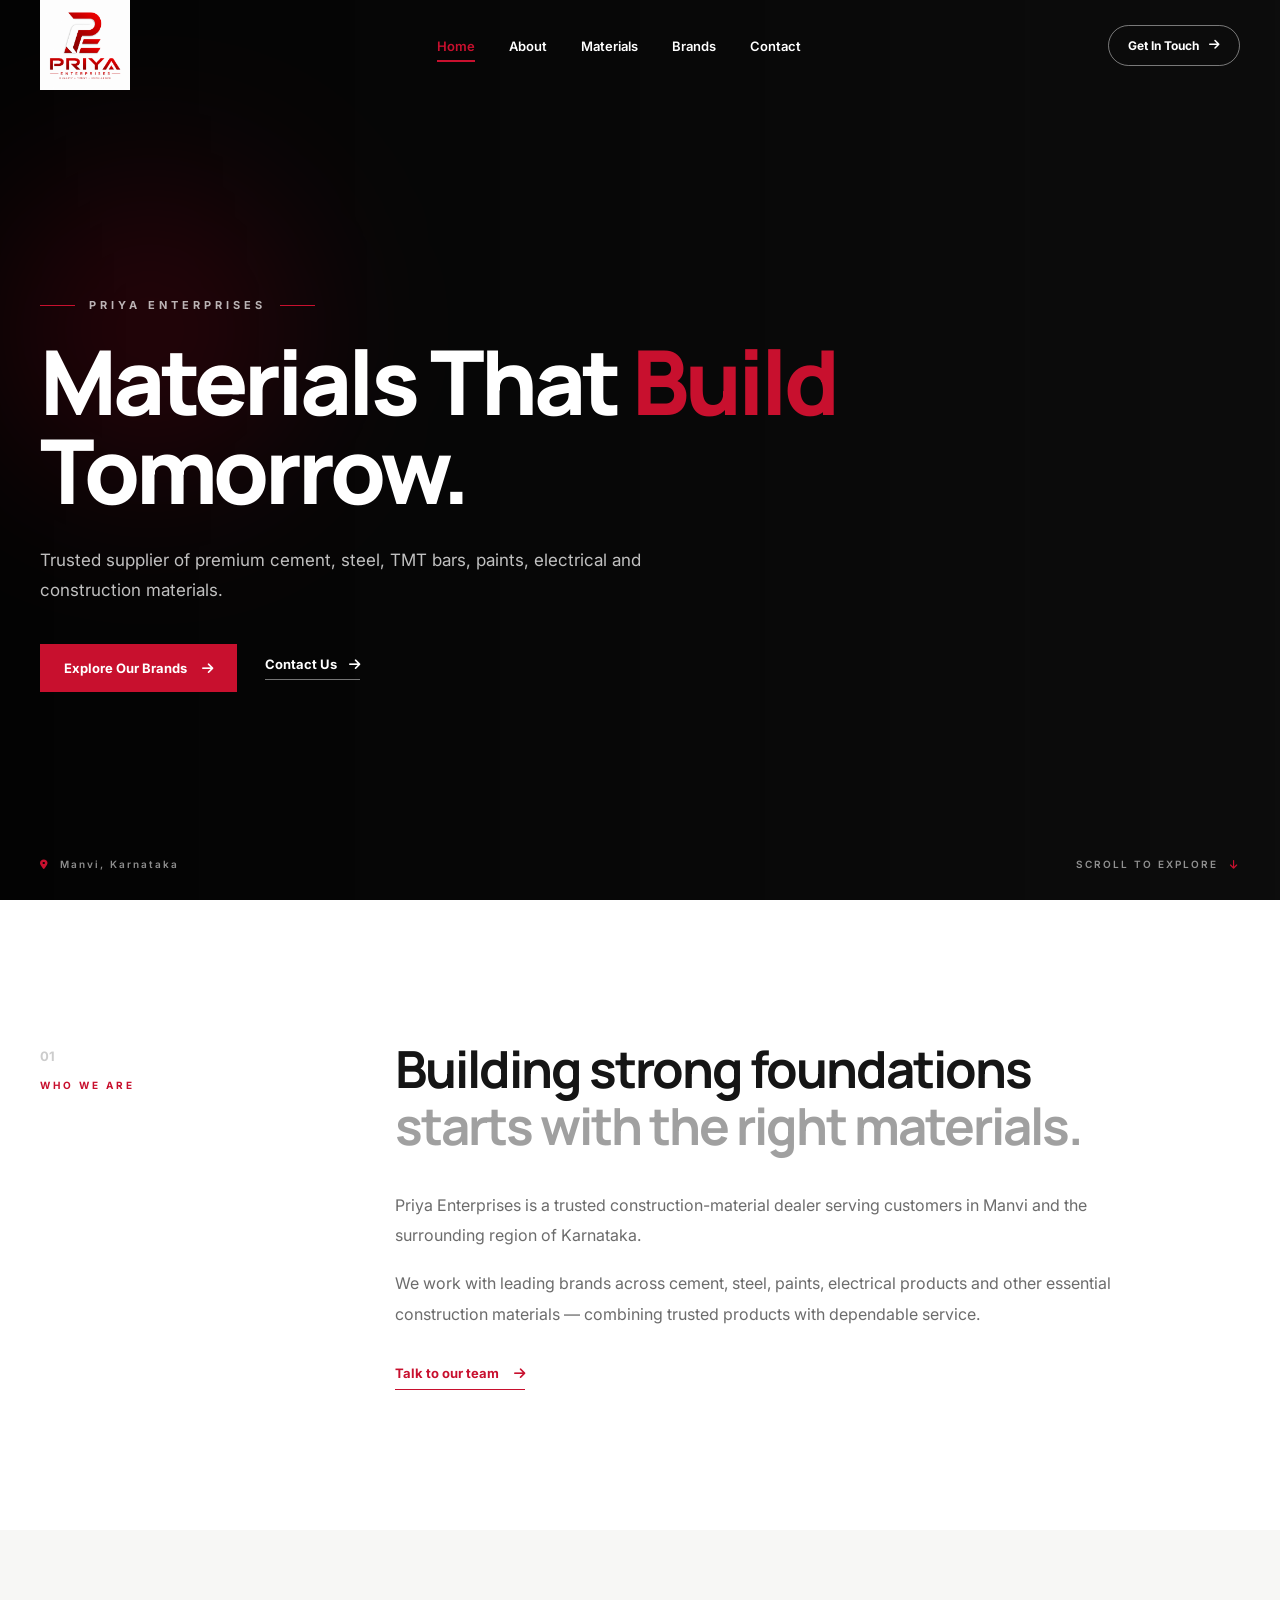
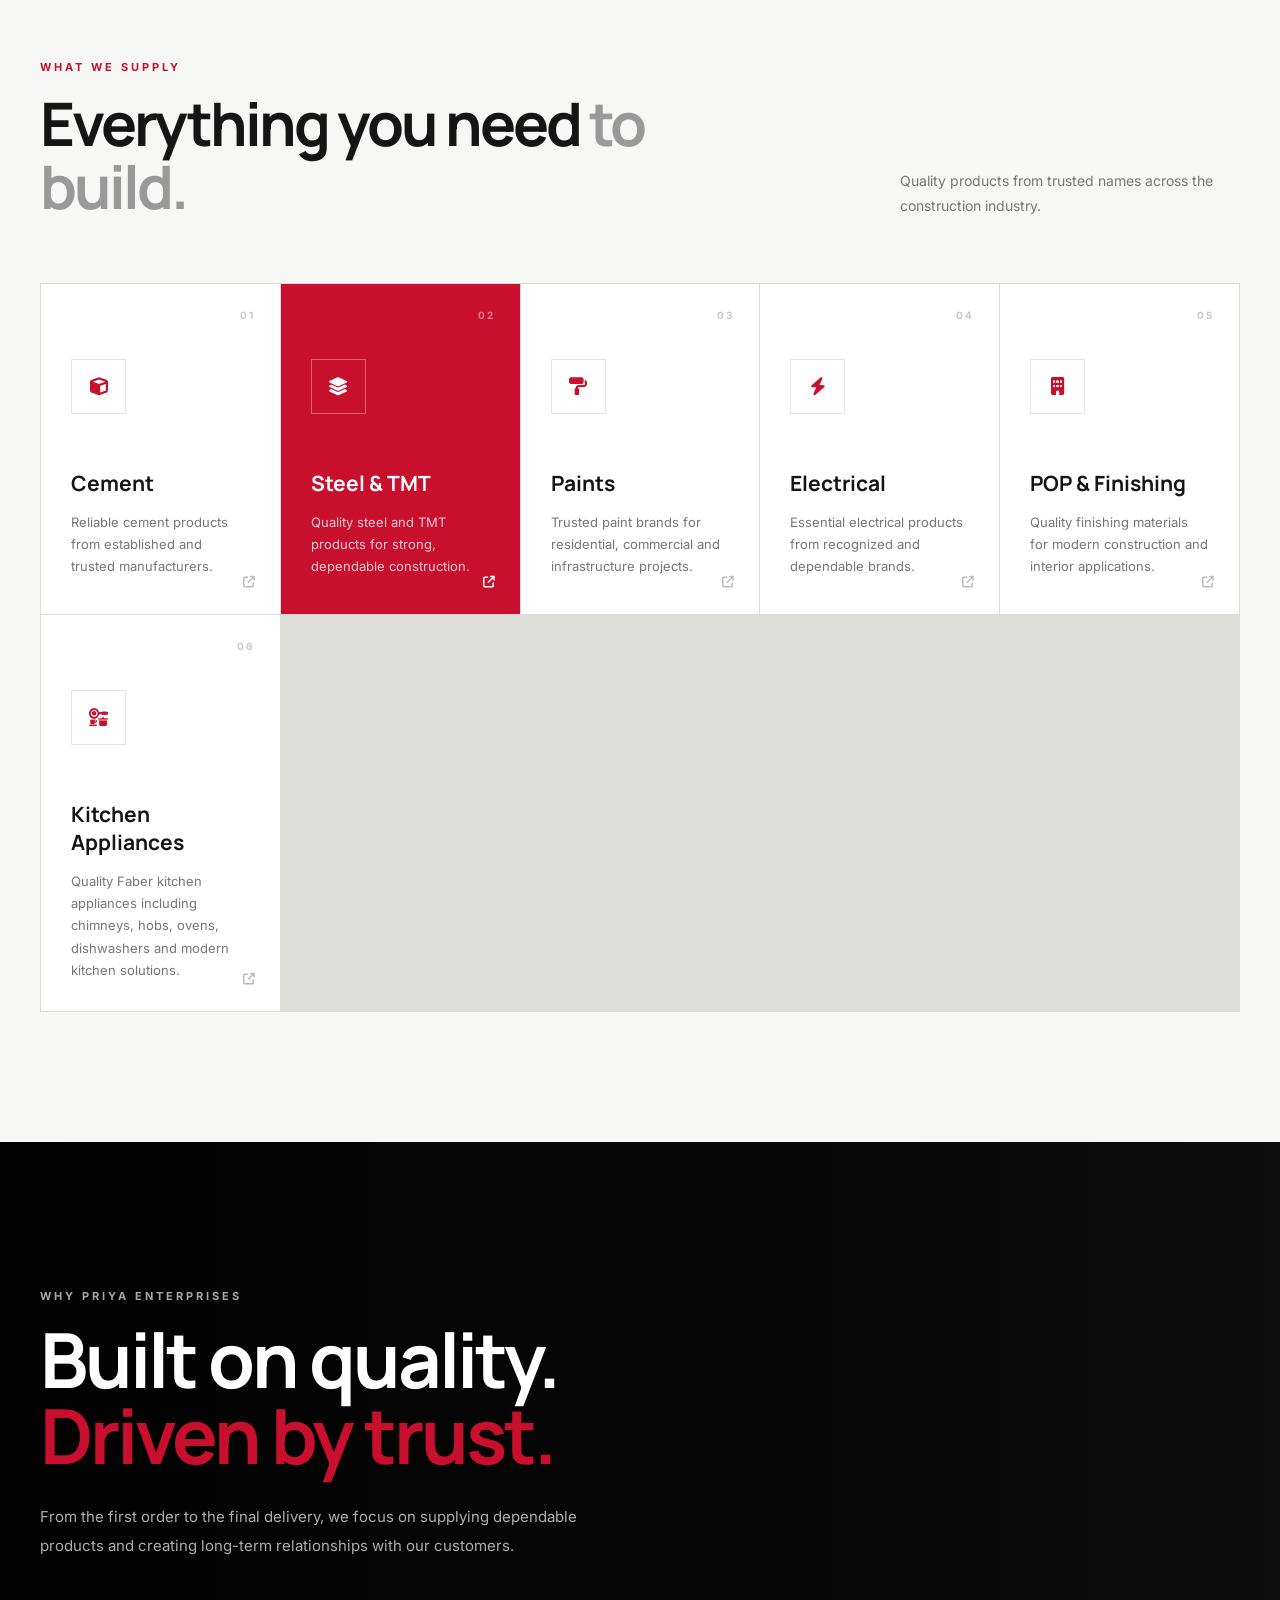
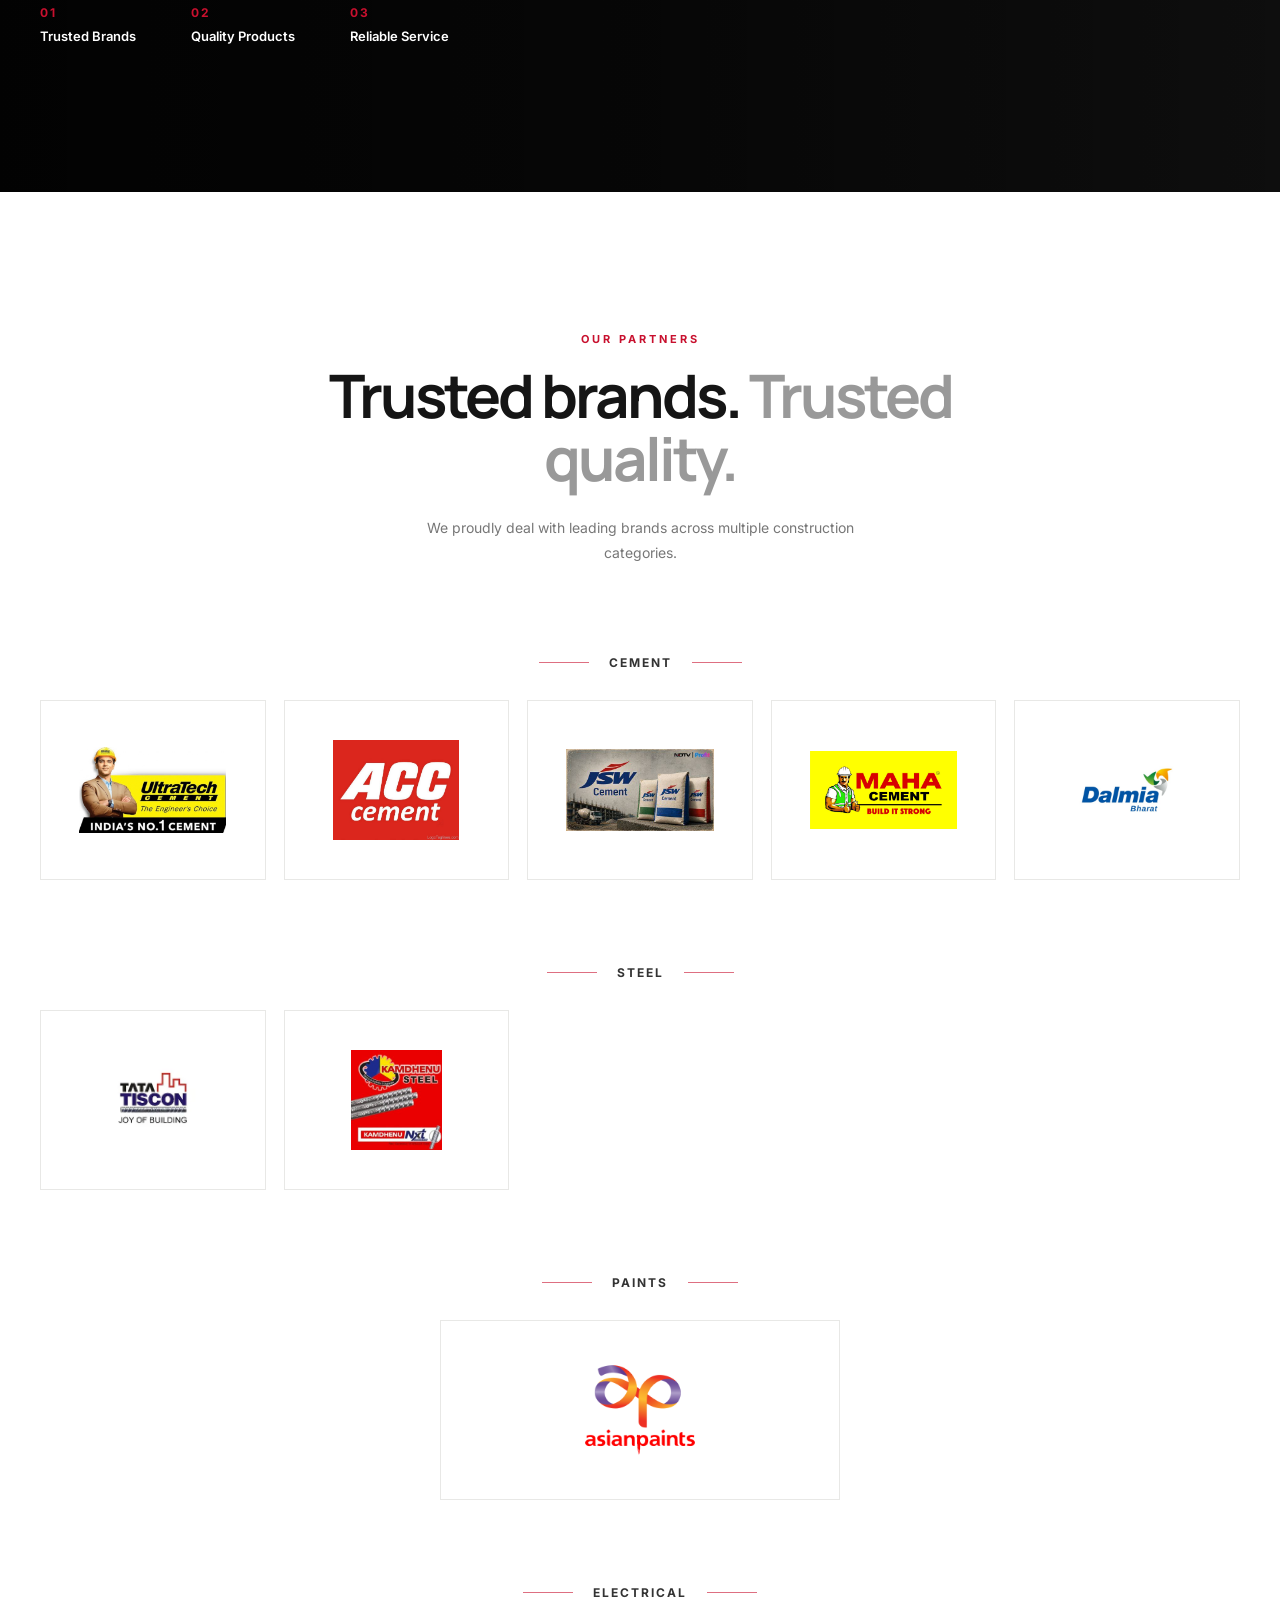
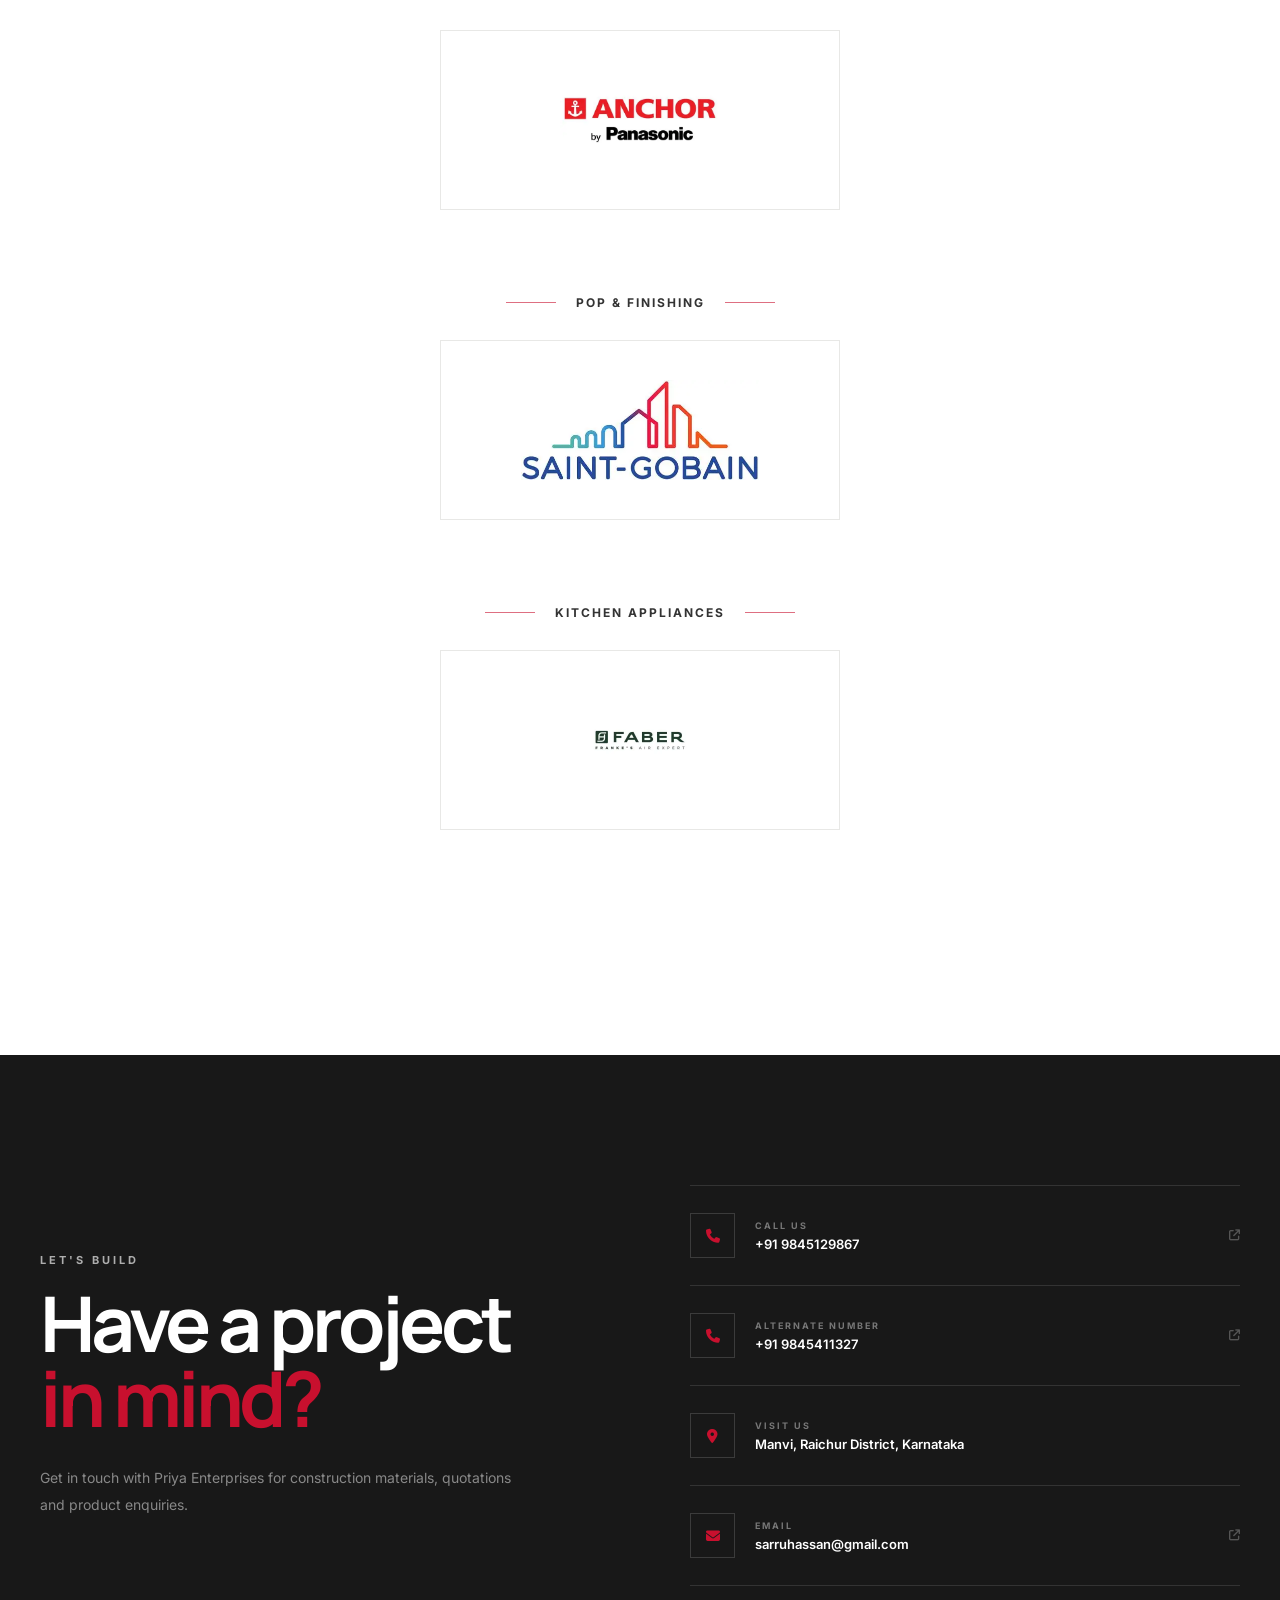
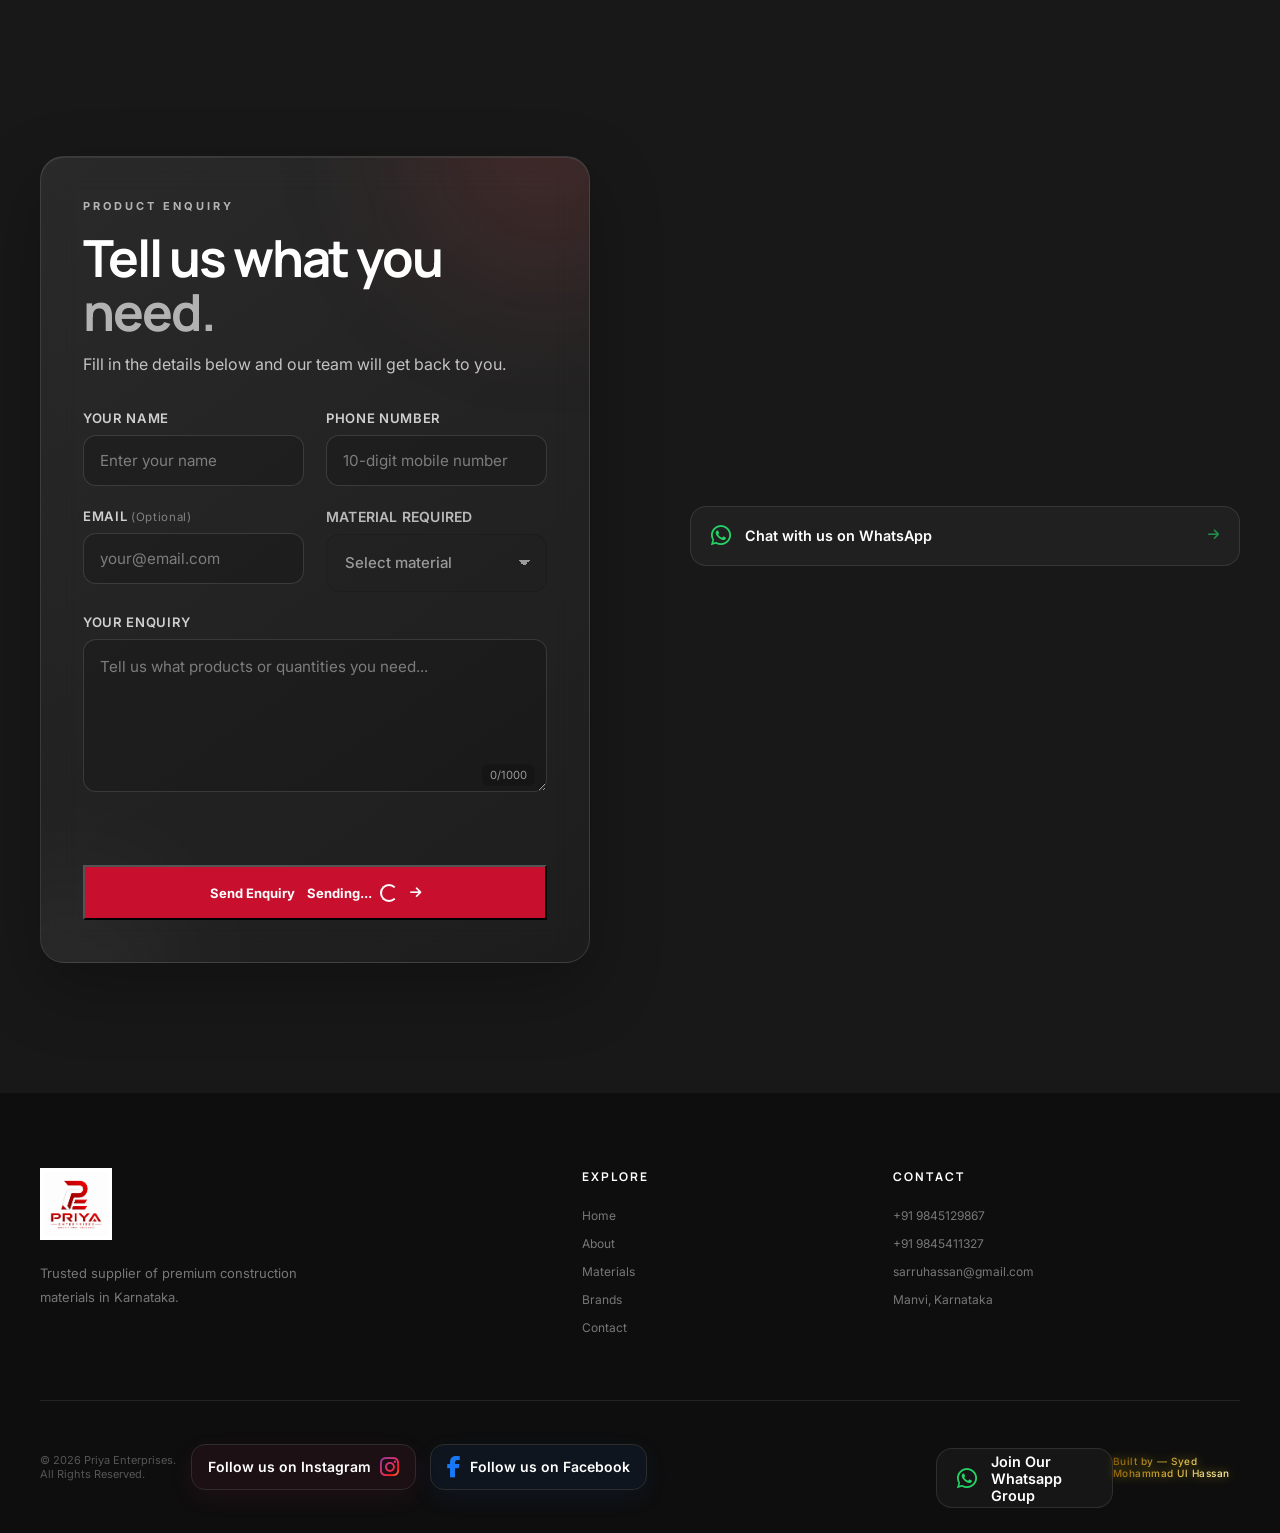
==== commit b113aab1: "new files" ====
--- a/index.html
+++ b/index.html
@@ -330,6 +330,28 @@
 
                 </article>
 
+                
+<article class="material-card">
+
+    <div class="material-number">06</div>
+
+    <div class="material-icon">
+        <i class="fas fa-kitchen-set"></i>
+    </div>
+
+    <h3>Kitchen Appliances</h3>
+
+    <p>
+        Quality Faber kitchen appliances including
+        chimneys, hobs, ovens, dishwashers and
+        modern kitchen solutions.
+    </p>
+
+    <span class="card-arrow">
+        <i class="fas fa-arrow-up-right-from-square"></i>
+    </span>
+
+</article>
             </div>
 
         </div>
@@ -549,11 +571,34 @@
                 </div>
 
                 <div class="brand-grid single">
-
-                    <div class="brand-card">
+                    <a href="gyproc.html"
+                    class="brand-card"
+                     title="gyproc Products">
                         <img src="OIP (4).webp"
-                            alt="Saint-Gobain logo">
-                    </div>
+                            alt="Saint-Gobain logo with the words Saint-Gobain beneath a colorful abstract skyline and roofline design on a white background">
+                </a>
+
+                </div>
+
+            </div>
+
+ <!-- Kitchen Appliances -->
+
+            <div class="brand-category">
+
+                <div class="category-title">
+                    <span></span>
+                    Kitchen Appliances
+                    <span></span>
+                </div>
+
+                <div class="brand-grid single">
+                    <a href="faber.html"
+                    class="brand-card"
+                     title="Faber Products">
+                        <img src="OIP (11).webp"
+                            alt="Faber kitchen appliances logo">
+                    </a>
 
                 </div>
 
--- a/style.css
+++ b/style.css
@@ -3487,4 +3487,162 @@
             none !important;
     }
 
+}
+/* =========================================================
+   PRIYA ENTERPRISES — PREMIUM MATERIAL SELECT
+   Paste at the VERY BOTTOM of style.css
+   ========================================================= */
+
+#material {
+    width: 100%;
+    height: 58px;
+    padding: 0 52px 0 18px;
+
+    -webkit-appearance: none;
+    -moz-appearance: none;
+    appearance: none;
+
+    background-color: rgba(255, 255, 255, 0.06);
+    background-image:
+        linear-gradient(45deg, transparent 50%, currentColor 50%),
+        linear-gradient(135deg, currentColor 50%, transparent 50%);
+    background-position:
+        calc(100% - 22px) 25px,
+        calc(100% - 16px) 25px;
+    background-size:
+        6px 6px,
+        6px 6px;
+    background-repeat: no-repeat;
+
+    border: 1px solid rgba(255, 255, 255, 0.14);
+    border-radius: 14px;
+
+    color: #ffffff;
+    font-family: inherit;
+    font-size: 15px;
+    font-weight: 500;
+
+    outline: none;
+    cursor: pointer;
+
+    transition:
+        border-color 0.25s ease,
+        background-color 0.25s ease,
+        box-shadow 0.25s ease,
+        transform 0.2s ease;
+}
+
+/* Placeholder */
+#material:invalid {
+    color: rgba(255, 255, 255, 0.55);
+}
+
+/* Options */
+#material option {
+    background: #171717;
+    color: #ffffff;
+    font-size: 15px;
+    font-weight: 500;
+    padding: 12px;
+}
+
+/* Hover */
+#material:hover {
+    background-color: rgba(255, 255, 255, 0.09);
+    border-color: rgba(255, 255, 255, 0.28);
+}
+
+/* Focus */
+#material:focus {
+    border-color: rgba(255, 255, 255, 0.55);
+    background-color: rgba(255, 255, 255, 0.09);
+
+    box-shadow:
+        0 0 0 3px rgba(255, 255, 255, 0.07),
+        0 8px 25px rgba(0, 0, 0, 0.18);
+
+    transform: translateY(-1px);
+}
+
+/* When opened / active */
+#material:active {
+    transform: translateY(0);
+}
+
+/* =========================================================
+   MATERIAL FIELD LABEL
+   ========================================================= */
+
+label[for="material"] {
+    display: block;
+    margin-bottom: 9px;
+
+    color: rgba(255, 255, 255, 0.88);
+    font-size: 14px;
+    font-weight: 600;
+    letter-spacing: 0.2px;
+}
+
+/* =========================================================
+   FORM GROUP
+   ========================================================= */
+
+#material {
+    box-sizing: border-box;
+}
+
+/* =========================================================
+   LIGHT BACKGROUND FALLBACK
+   If your form uses a light theme
+   ========================================================= */
+
+@media (prefers-color-scheme: light) {
+    #material {
+        background-color: rgba(0, 0, 0, 0.035);
+        border-color: rgba(0, 0, 0, 0.12);
+        color: #222222;
+    }
+
+    #material option {
+        background: #ffffff;
+        color: #222222;
+    }
+
+    #material:hover {
+        background-color: rgba(0, 0, 0, 0.055);
+        border-color: rgba(0, 0, 0, 0.22);
+    }
+
+    #material:focus {
+        border-color: rgba(0, 0, 0, 0.35);
+        box-shadow:
+            0 0 0 3px rgba(0, 0, 0, 0.06),
+            0 8px 25px rgba(0, 0, 0, 0.10);
+    }
+}
+
+/* =========================================================
+   MOBILE
+   ========================================================= */
+
+@media (max-width: 600px) {
+    #material {
+        height: 54px;
+        padding-left: 16px;
+        padding-right: 48px;
+        font-size: 14px;
+
+        background-position:
+            calc(100% - 20px) 23px,
+            calc(100% - 14px) 23px;
+    }
+
+    #material option {
+        font-size: 14px;
+    }
+
+    label[for="material"] {
+        font-size: 13px;
+        margin-bottom: 8px;
+    }
 }
